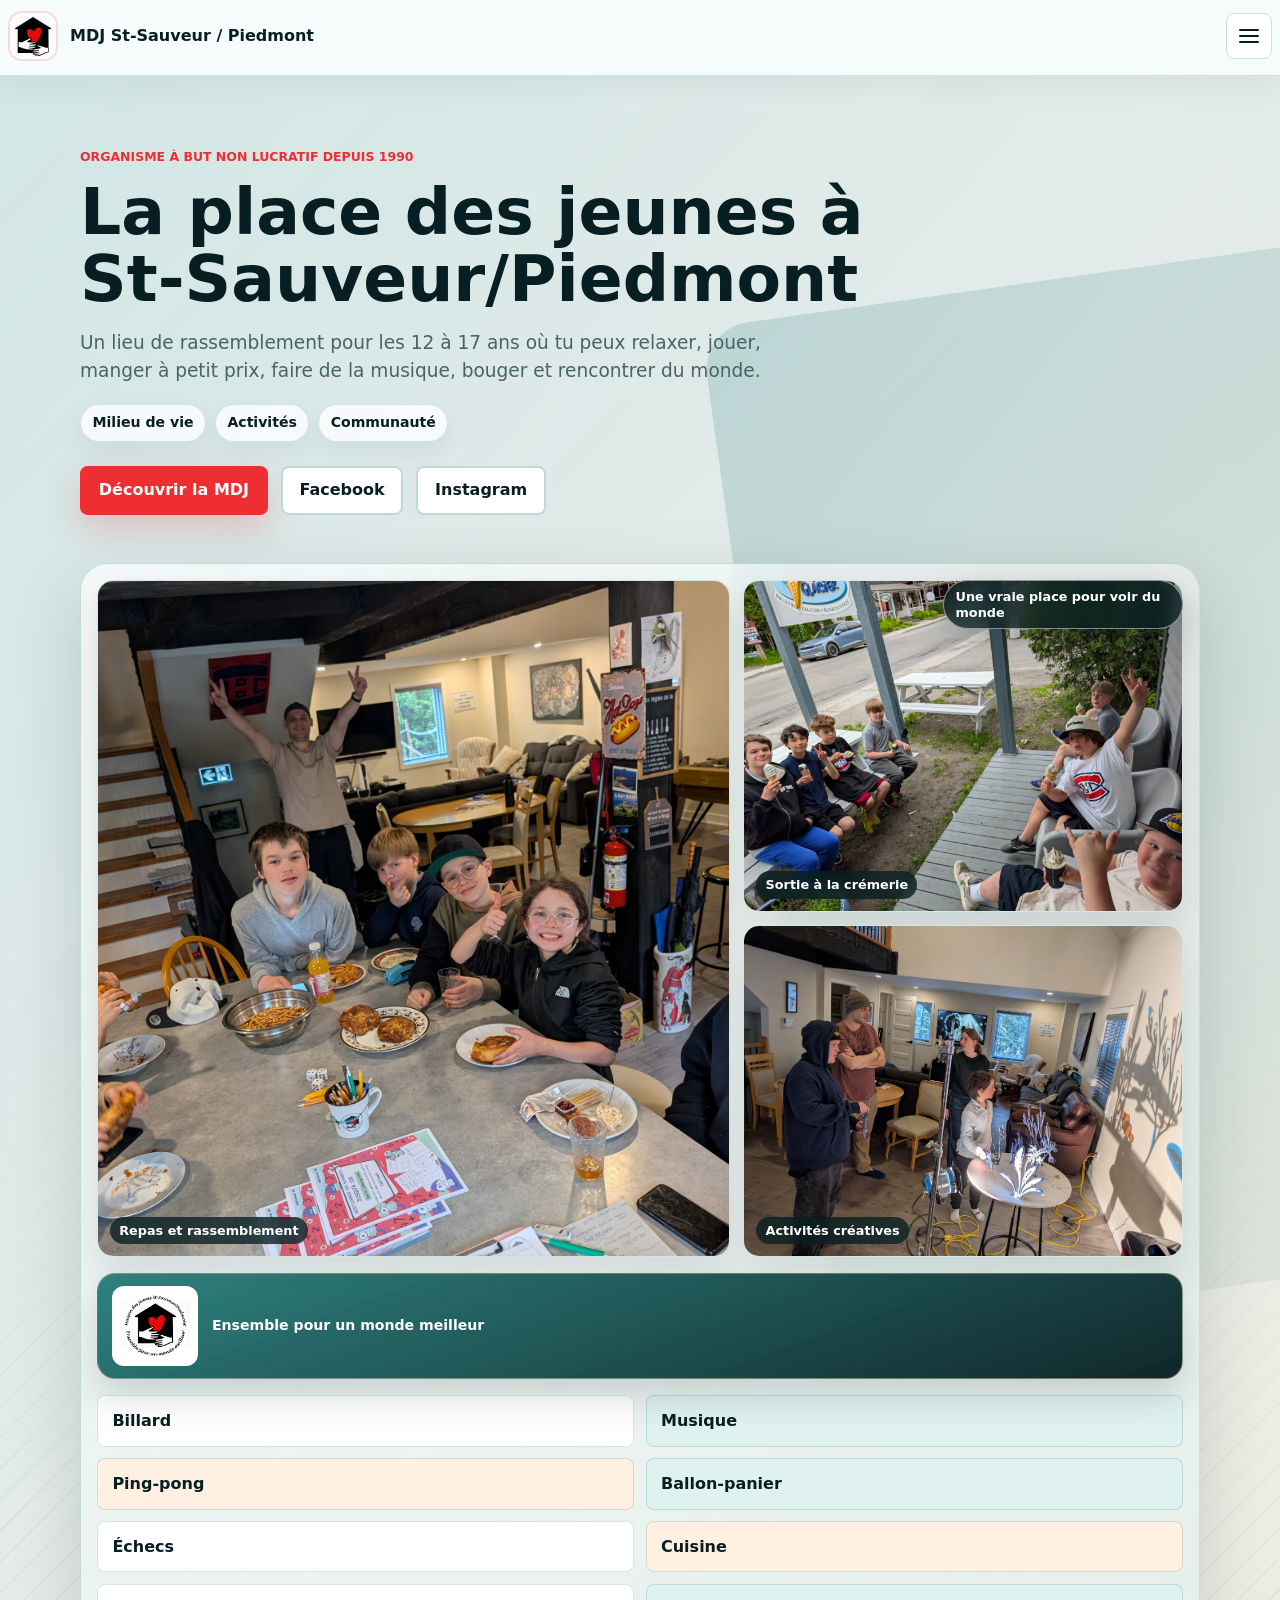
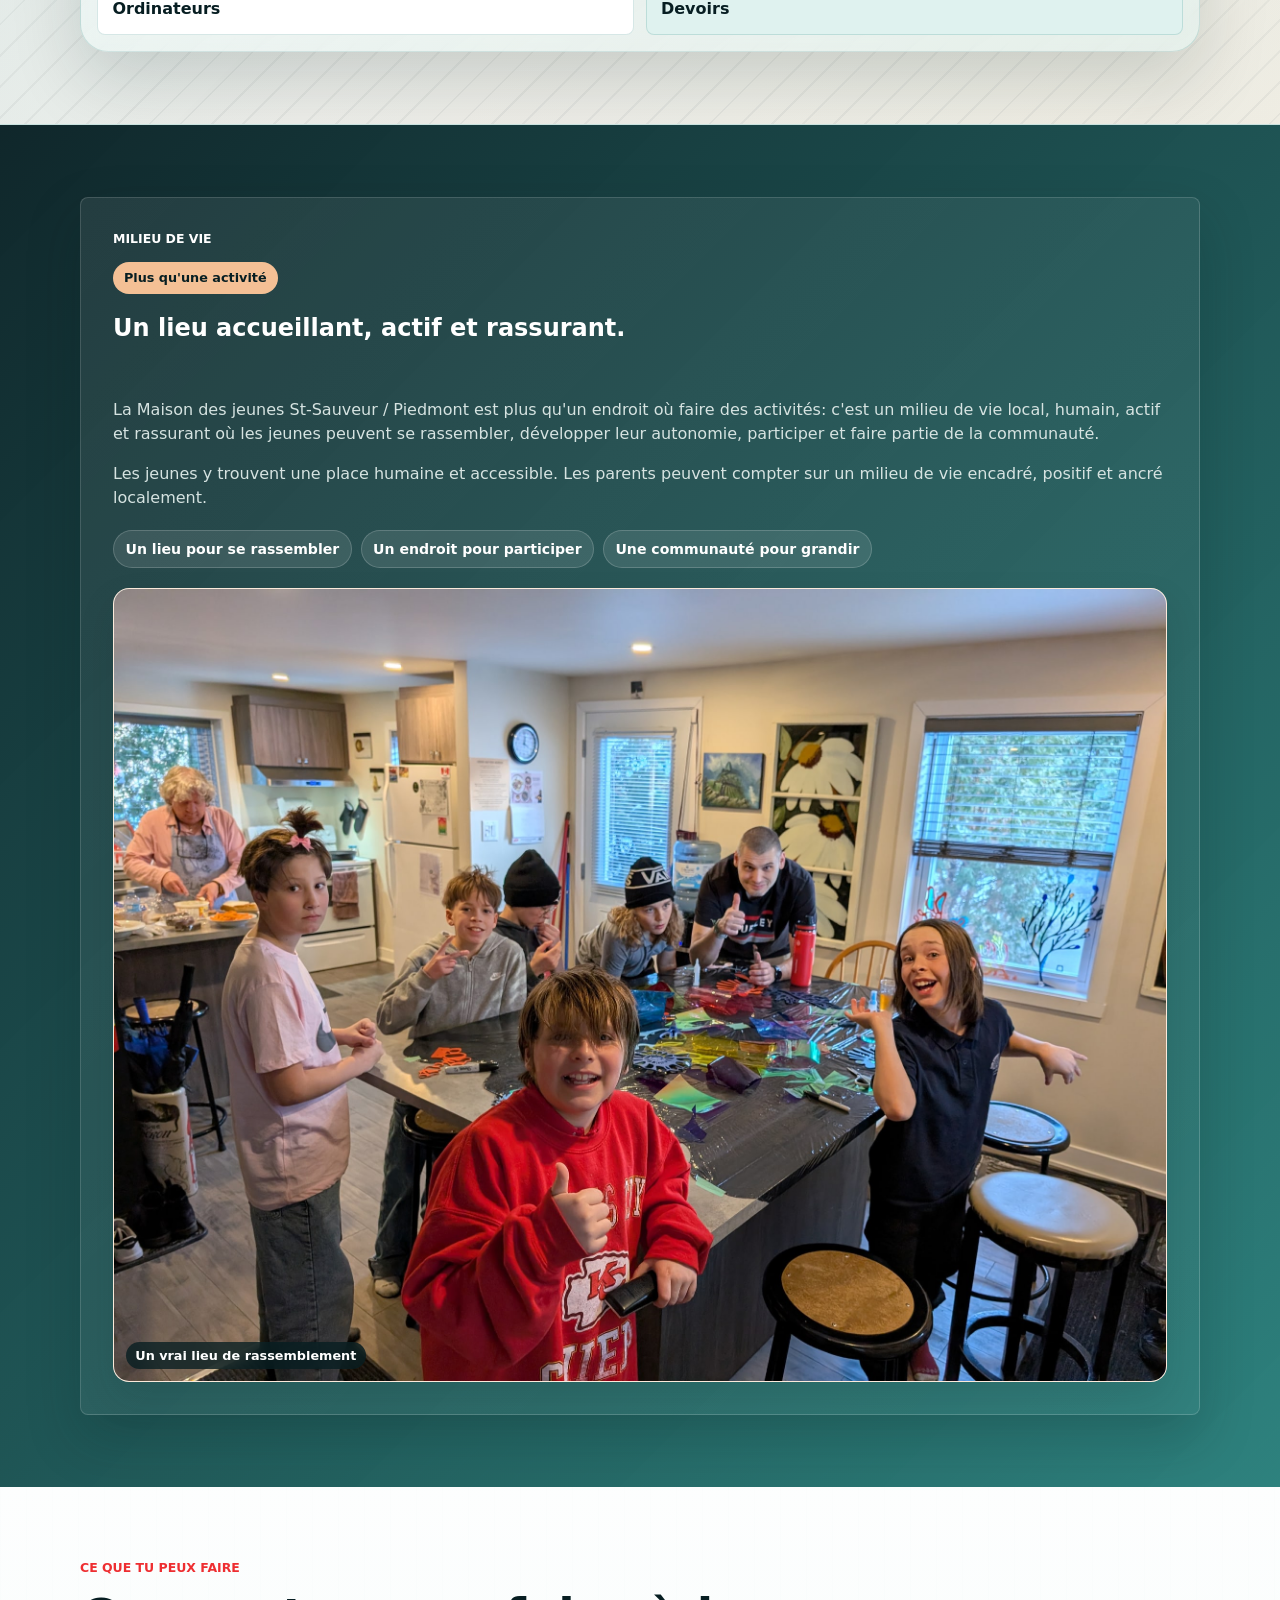
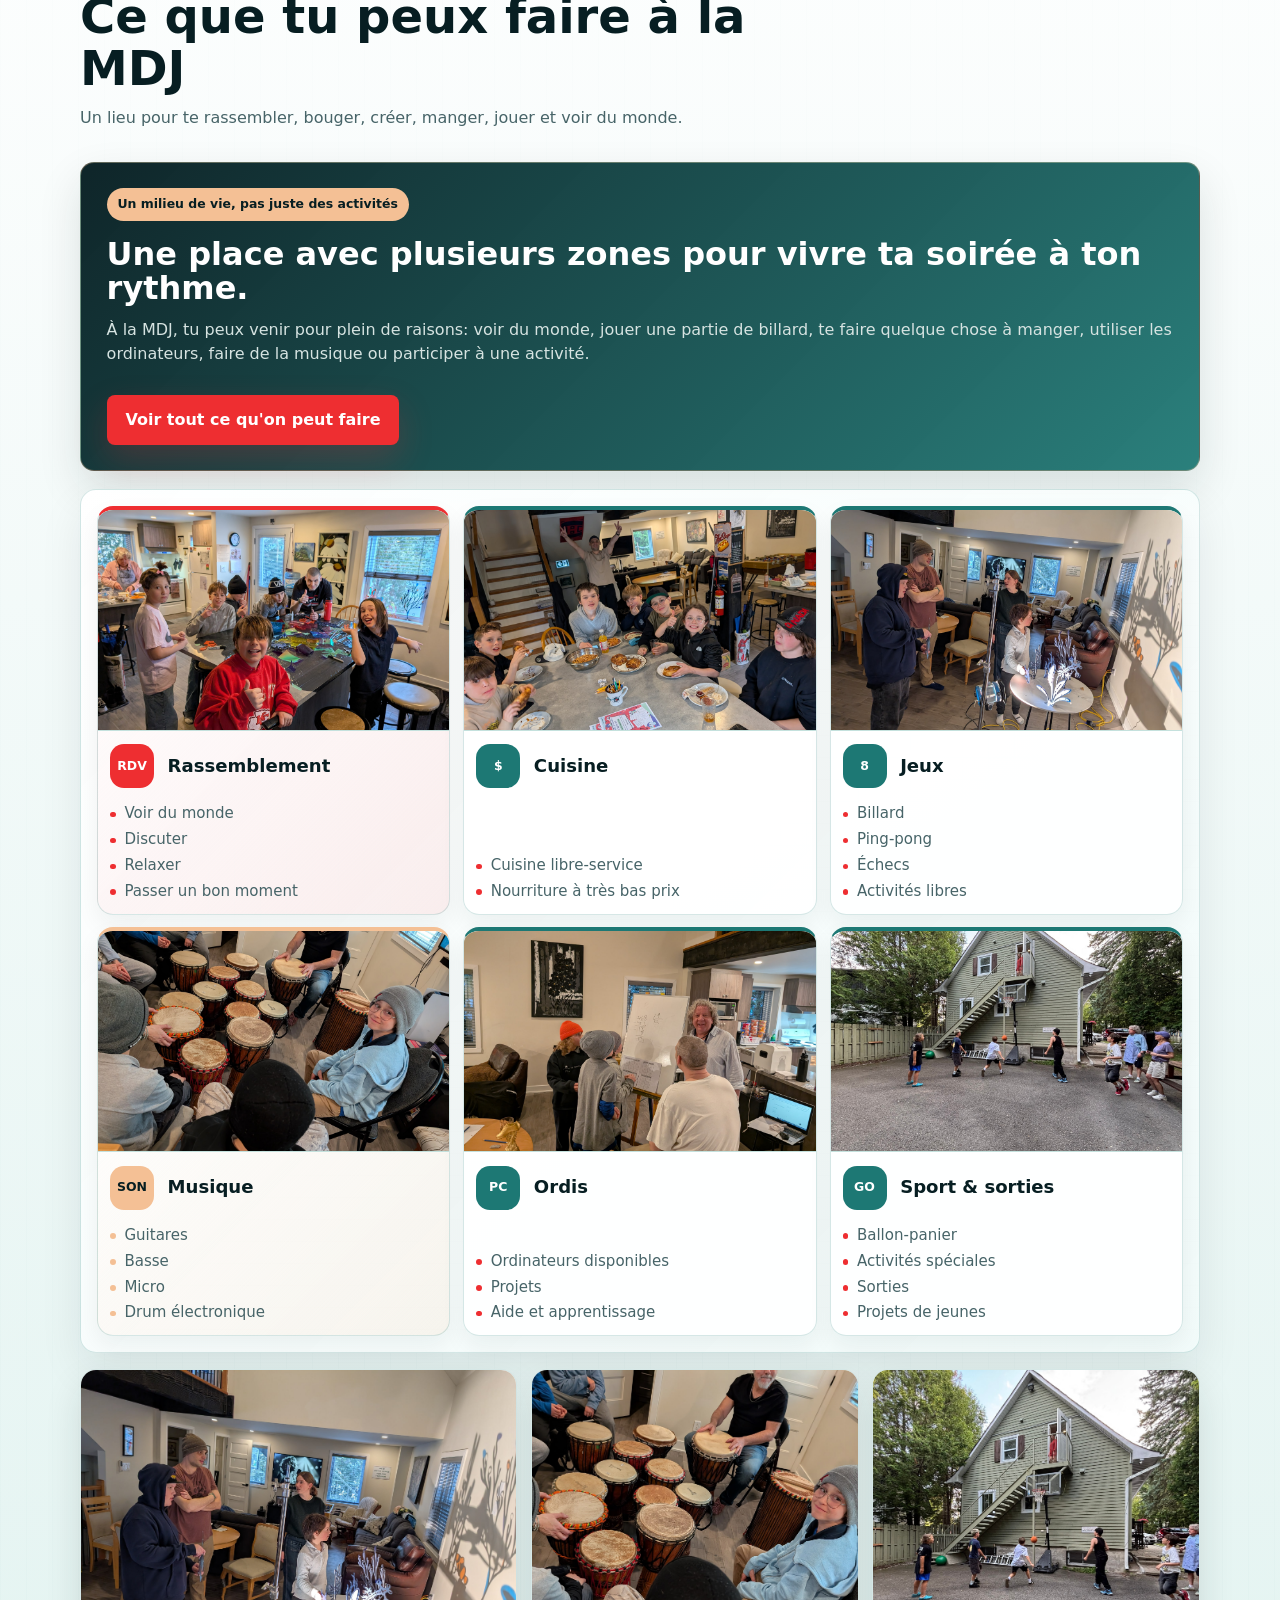
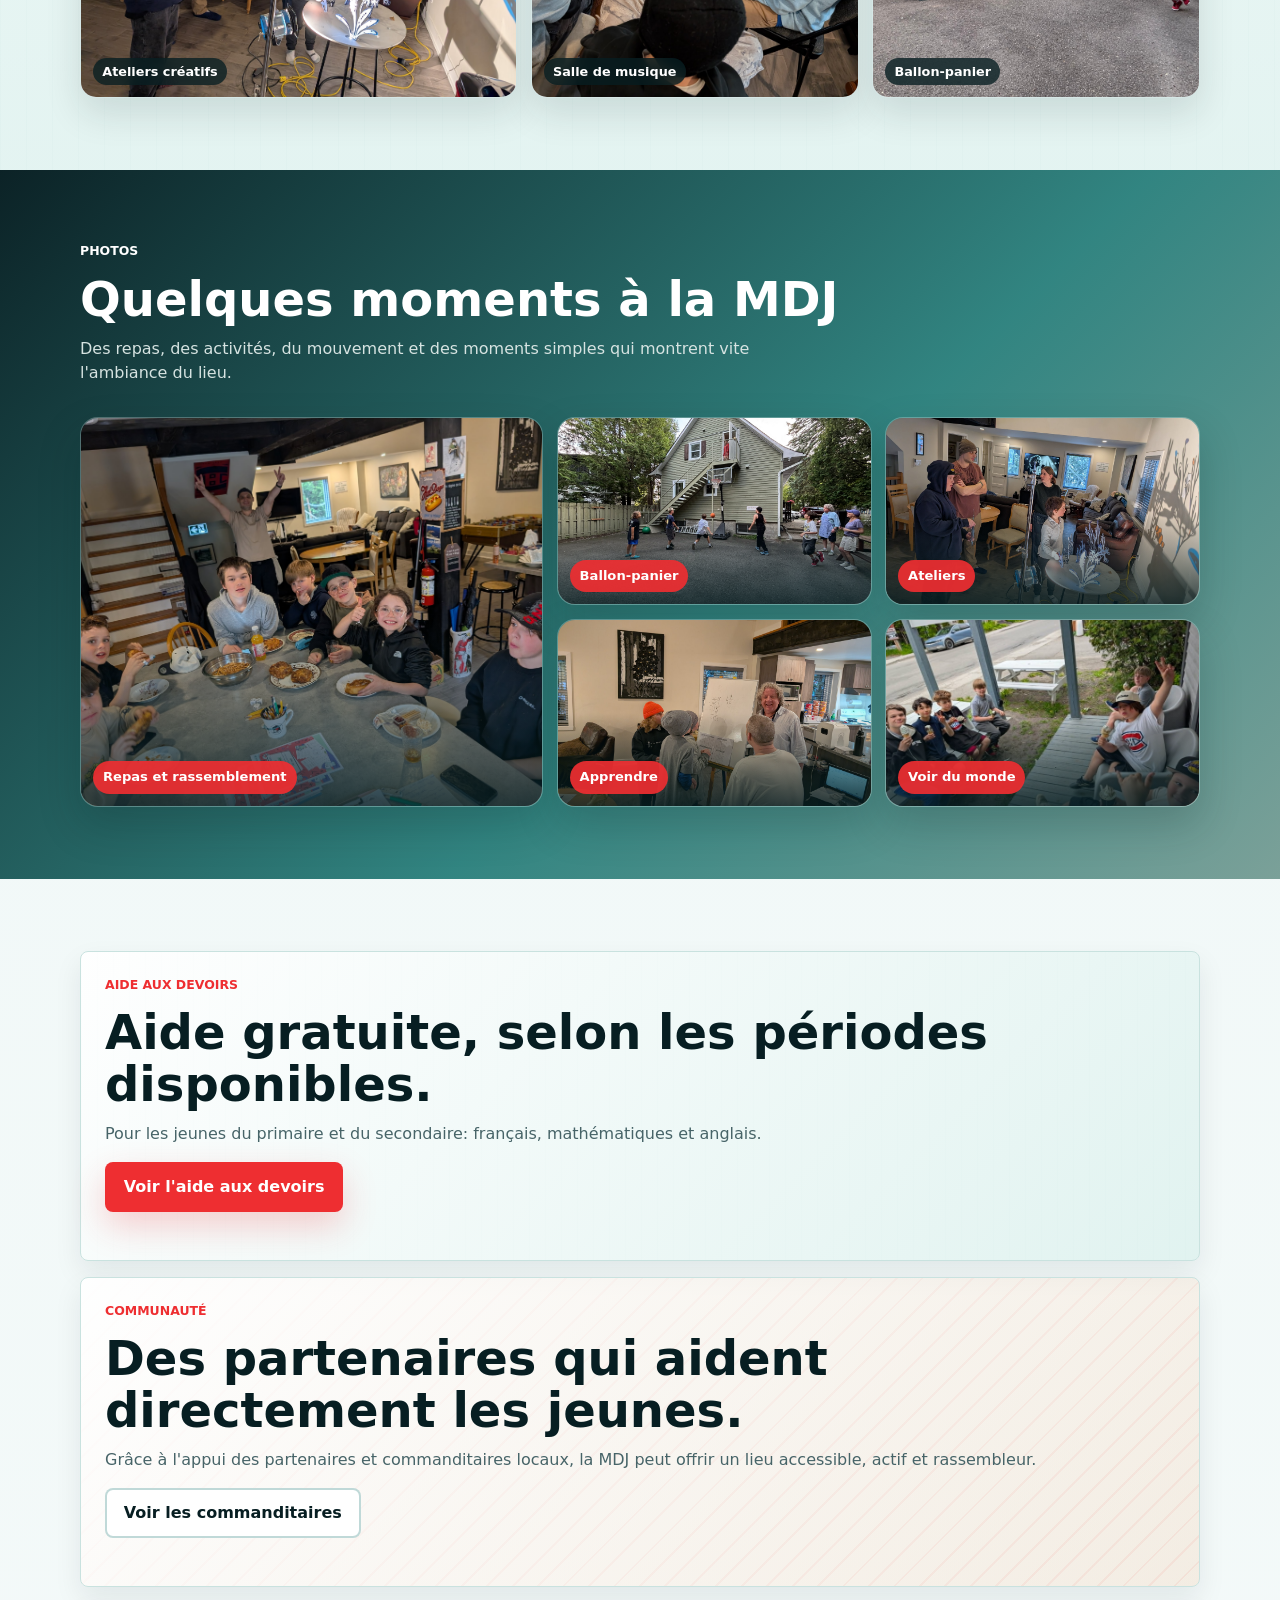
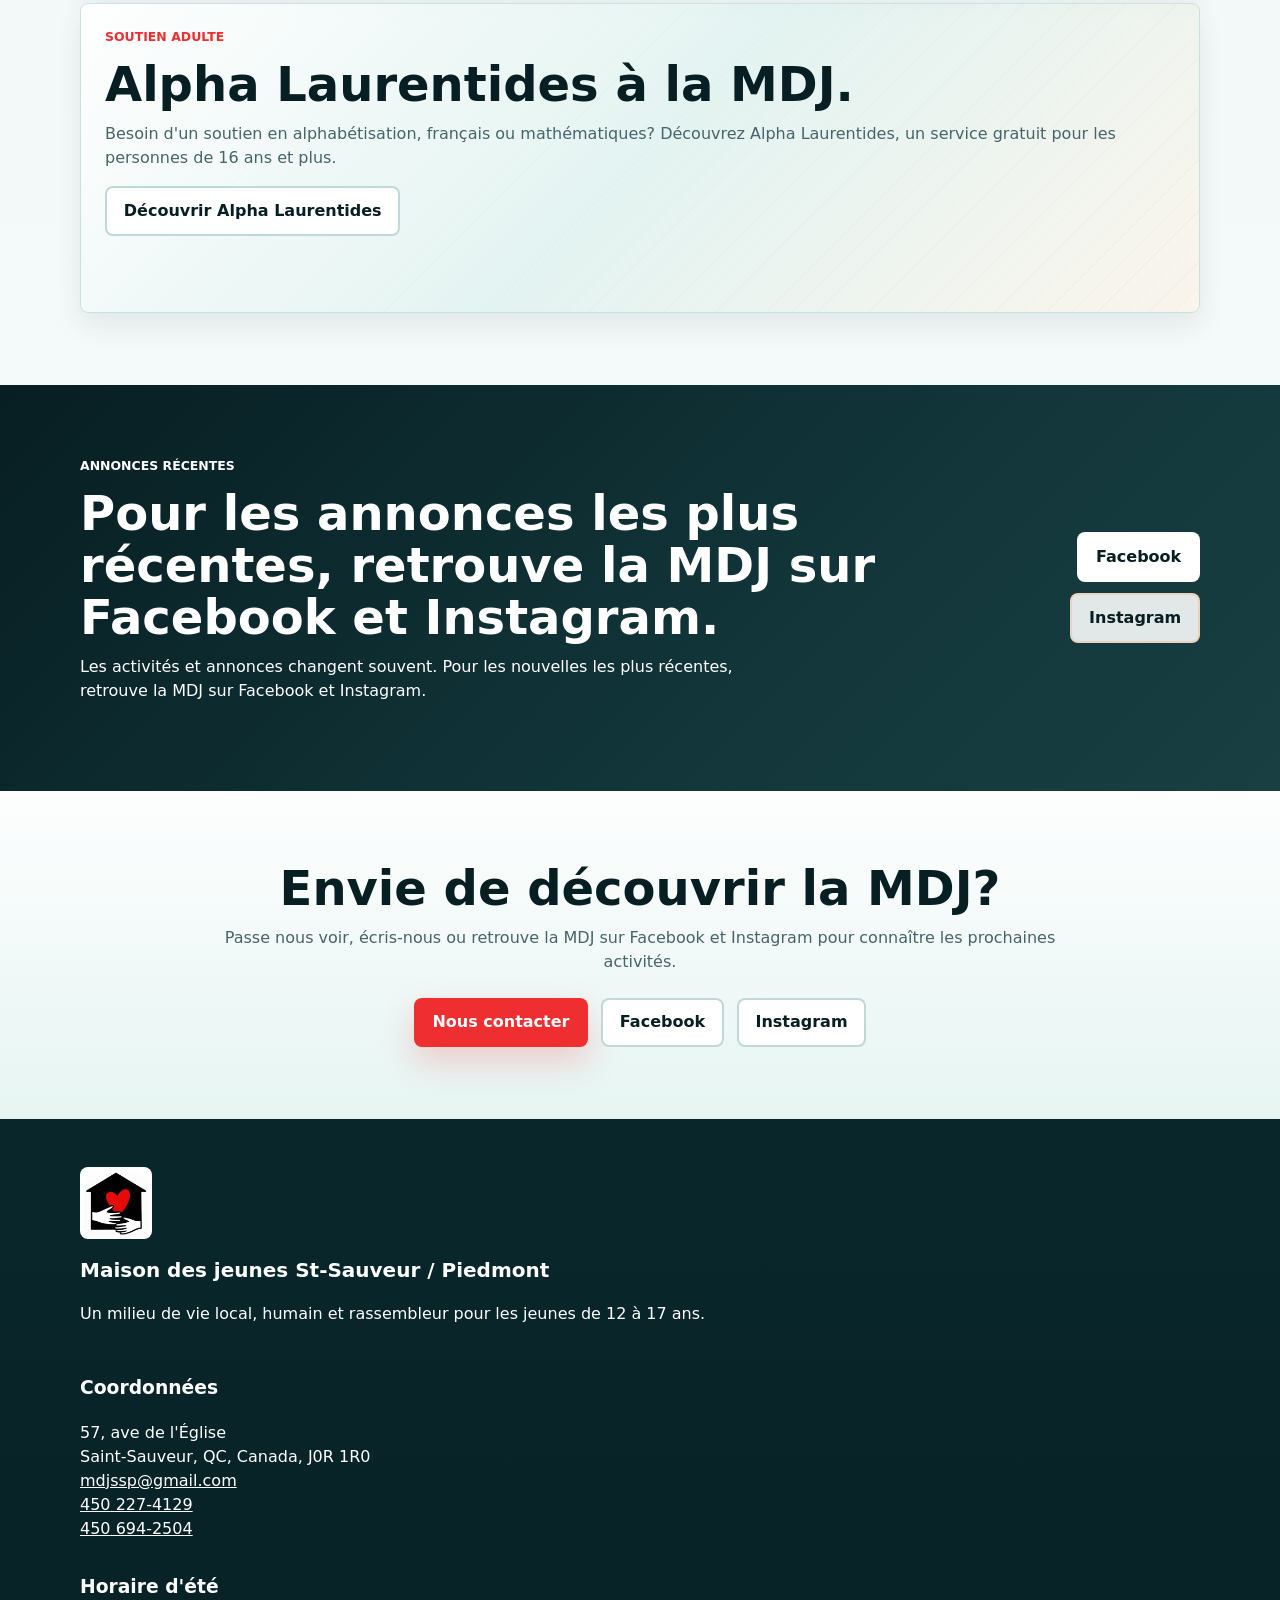
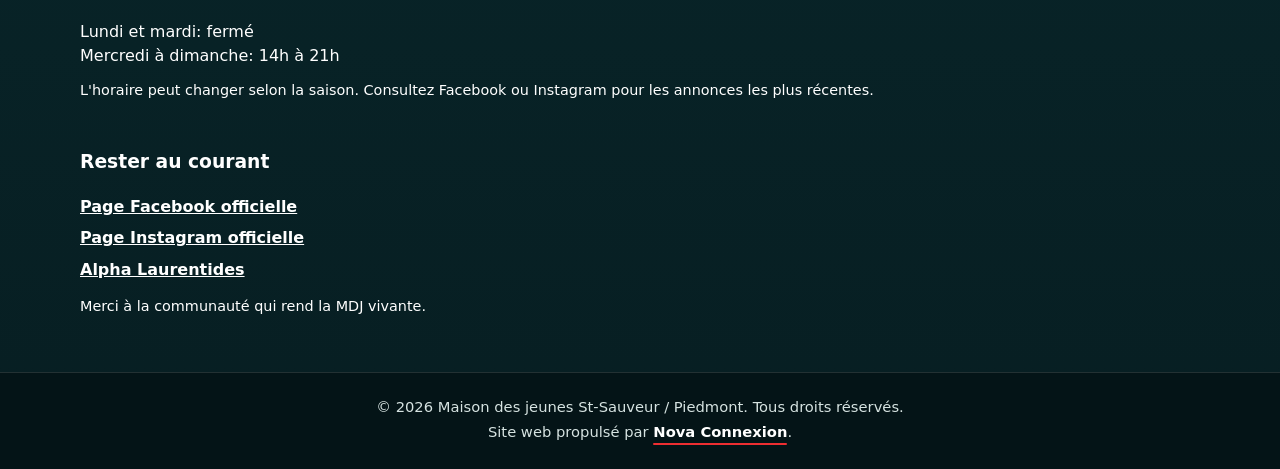
==== index.html @ ce2c9dc8 "Improve MDJ photo quality" ====
<!doctype html>
<html lang="fr-CA">
  <head>
    <meta charset="utf-8">
    <meta name="viewport" content="width=device-width, initial-scale=1">
    <title>MDJ St-Sauveur / Piedmont | Maison des jeunes</title>
    <meta name="description" content="La Maison des jeunes St-Sauveur / Piedmont est un lieu de rassemblement pour les jeunes de 12 à 17 ans: activités, musique, jeux, aide aux devoirs, nourriture à petit prix et plus encore.">
    <meta name="keywords" content="Maison des jeunes Saint-Sauveur, MDJ Saint-Sauveur, MDJ Piedmont, activités jeunes 12-17 ans, aide aux devoirs Saint-Sauveur, organisme jeunesse Laurentides">
    <link rel="icon" href="public/images/logo-mdj-simple.jpg">
    <link rel="stylesheet" href="styles.css">
  </head>
  <body>
    <a class="skip-link" href="#main">Aller au contenu</a>

    <header class="site-header">
      <nav class="nav-shell" aria-label="Navigation principale">
        <a class="brand" href="index.html" aria-label="MDJ St-Sauveur / Piedmont - accueil">
          <img src="public/images/logo-mdj-simple.jpg" alt="Logo de la MDJ St-Sauveur / Piedmont">
          <span>MDJ St-Sauveur / Piedmont</span>
        </a>

        <button class="nav-toggle" type="button" aria-controls="site-menu" aria-expanded="false">
          <span class="sr-only">Ouvrir le menu</span>
          <span aria-hidden="true"></span>
          <span aria-hidden="true"></span>
          <span aria-hidden="true"></span>
        </button>

        <div class="nav-links" id="site-menu">
          <a href="index.html" aria-current="page">Accueil</a>
          <a href="ta-mdj.html">Ta MDJ</a>
          <a href="aide-aux-devoirs.html">Aide aux devoirs</a>
          <a href="alpha-laurentides.html">Alpha Laurentides</a>
          <a href="commanditaires.html">Commanditaires</a>
          <a href="a-propos.html">À propos</a>
          <a href="contact.html">Contact</a>
        </div>

        <div class="nav-actions">
          <a class="nav-cta" href="https://www.facebook.com/MDJSSP/?locale=fr_FR" target="_blank" rel="noopener noreferrer">Facebook</a>
          <a class="nav-social-link" href="https://www.instagram.com/mdjsaintsauveurpiedmont?igsh=MXV3YW92Z3VvaHJkeQ==" target="_blank" rel="noopener noreferrer" aria-label="Instagram officiel de la MDJ St-Sauveur / Piedmont">Instagram</a>
        </div>
      </nav>
    </header>

    <main id="main">
      <section class="hero section">
        <div class="container hero-grid">
          <div class="hero-copy">
            <p class="eyebrow">Organisme à but non lucratif depuis 1990</p>
            <h1 class="hero-title">
              <span class="hero-title-line">La place des jeunes à</span>
              <span class="hero-title-line hero-title-location">St-Sauveur/Piedmont</span>
            </h1>
            <p class="hero-text">Un lieu de rassemblement pour les 12 à 17 ans où tu peux relaxer, jouer, manger à petit prix, faire de la musique, bouger et rencontrer du monde.</p>
            <div class="hero-highlights" aria-label="Ambiance de la MDJ">
              <span>Milieu de vie</span>
              <span>Activités</span>
              <span>Communauté</span>
            </div>
            <div class="hero-actions">
              <a class="btn btn-primary" href="ta-mdj.html">Découvrir la MDJ</a>
              <a class="btn btn-secondary" href="https://www.facebook.com/MDJSSP/?locale=fr_FR" target="_blank" rel="noopener noreferrer">Facebook</a>
              <a class="btn btn-secondary" href="https://www.instagram.com/mdjsaintsauveurpiedmont?igsh=MXV3YW92Z3VvaHJkeQ==" target="_blank" rel="noopener noreferrer">Instagram</a>
            </div>
          </div>

          <div class="hero-visual" aria-label="Aperçu des activités de la MDJ">
            <span class="hero-floating-badge">Une vraie place pour voir du monde</span>
            <div class="hero-logo-panel">
              <img src="public/images/logo-mdj-complet.jpg" alt="Logo complet de la Maison des jeunes St-Sauveur / Piedmont">
              <p>Ensemble pour un monde meilleur</p>
            </div>
            <div class="hero-photo-collage" aria-label="Photos de la vie à la MDJ">
              <figure class="photo-frame photo-frame-large">
                <img src="public/images/photos-mdj/accueil-repas-table.jpg" alt="Jeunes autour d'une table à la Maison des jeunes" fetchpriority="high">
                <figcaption>Repas et rassemblement</figcaption>
              </figure>
              <figure class="photo-frame">
                <img src="public/images/photos-mdj/accueil-galerie-jeunes.jpg" alt="Jeunes lors d'une sortie à la crémerie avec la MDJ" loading="lazy">
                <figcaption>Sortie à la crémerie</figcaption>
              </figure>
              <figure class="photo-frame">
                <img src="public/images/photos-mdj/accueil-activite-lumiere.jpg" alt="Activité créative à la Maison des jeunes" loading="lazy">
                <figcaption>Activités créatives</figcaption>
              </figure>
            </div>
            <div class="activity-board" aria-hidden="true">
              <span>Billard</span>
              <span>Musique</span>
              <span>Ping-pong</span>
              <span>Ballon-panier</span>
              <span>Échecs</span>
              <span>Cuisine</span>
              <span>Ordinateurs</span>
              <span>Devoirs</span>
            </div>
          </div>
        </div>
      </section>

      <section class="section warm-band living-section" aria-labelledby="milieu-title">
        <div class="container living-panel">
          <div>
            <p class="eyebrow">Milieu de vie</p>
            <span class="living-badge">Plus qu'une activité</span>
            <h2 id="milieu-title">Un lieu accueillant, actif et rassurant.</h2>
          </div>
          <div>
            <p>La Maison des jeunes St-Sauveur / Piedmont est plus qu'un endroit où faire des activités: c'est un milieu de vie local, humain, actif et rassurant où les jeunes peuvent se rassembler, développer leur autonomie, participer et faire partie de la communauté.</p>
            <p>Les jeunes y trouvent une place humaine et accessible. Les parents peuvent compter sur un milieu de vie encadré, positif et ancré localement.</p>
            <div class="living-statements" aria-label="Ce que représente la MDJ">
              <span>Un lieu pour se rassembler</span>
              <span>Un endroit pour participer</span>
              <span>Une communauté pour grandir</span>
            </div>
            <figure class="photo-frame living-photo">
              <img src="public/images/photos-mdj/a-propos-groupe-mdj.jpg" alt="Jeunes rassemblés autour d'une table à la MDJ" loading="lazy">
              <figcaption>Un vrai lieu de rassemblement</figcaption>
            </figure>
          </div>
        </div>
      </section>

      <section class="section activities-section" aria-labelledby="activities-title">
        <div class="container">
          <div class="section-heading">
            <p class="eyebrow">Ce que tu peux faire</p>
            <h2 id="activities-title">Ce que tu peux faire à la MDJ</h2>
            <p>Un lieu pour te rassembler, bouger, créer, manger, jouer et voir du monde.</p>
          </div>

          <div class="zone-layout">
            <article class="zone-intro">
              <span class="zone-badge">Un milieu de vie, pas juste des activités</span>
              <h3>Une place avec plusieurs zones pour vivre ta soirée à ton rythme.</h3>
              <p>À la MDJ, tu peux venir pour plein de raisons: voir du monde, jouer une partie de billard, te faire quelque chose à manger, utiliser les ordinateurs, faire de la musique ou participer à une activité.</p>
              <a class="btn btn-primary" href="ta-mdj.html">Voir tout ce qu'on peut faire</a>
            </article>

            <div class="zone-map" aria-label="Aperçu des zones de vie de la MDJ">
              <article class="zone-card zone-card-primary">
                <figure class="zone-photo">
                  <img src="public/images/photos-mdj/a-propos-groupe-mdj.jpg" alt="Jeunes rassemblés autour d'une table à la MDJ" loading="lazy">
                </figure>
                <div class="zone-card-head">
                  <span class="zone-icon" aria-hidden="true">RDV</span>
                  <h3>Rassemblement</h3>
                </div>
                <ul>
                  <li>Voir du monde</li>
                  <li>Discuter</li>
                  <li>Relaxer</li>
                  <li>Passer un bon moment</li>
                </ul>
              </article>

              <article class="zone-card">
                <figure class="zone-photo">
                  <img src="public/images/photos-mdj/accueil-repas-table.jpg" alt="Jeunes autour d'une table pour un repas à la MDJ" loading="lazy">
                </figure>
                <div class="zone-card-head">
                  <span class="zone-icon" aria-hidden="true">$</span>
                  <h3>Cuisine</h3>
                </div>
                <ul>
                  <li>Cuisine libre-service</li>
                  <li>Nourriture à très bas prix</li>
                </ul>
              </article>

              <article class="zone-card">
                <figure class="zone-photo">
                  <img src="public/images/photos-mdj/accueil-activite-lumiere.jpg" alt="Activité créative dans le local de la MDJ" loading="lazy">
                </figure>
                <div class="zone-card-head">
                  <span class="zone-icon" aria-hidden="true">8</span>
                  <h3>Jeux</h3>
                </div>
                <ul>
                  <li>Billard</li>
                  <li>Ping-pong</li>
                  <li>Échecs</li>
                  <li>Activités libres</li>
                </ul>
              </article>

              <article class="zone-card zone-card-music">
                <figure class="zone-photo">
                  <img src="public/images/photos-mdj/ta-mdj-salle-musique.jpg" alt="Atelier de percussion et musique à la MDJ" loading="lazy">
                </figure>
                <div class="zone-card-head">
                  <span class="zone-icon" aria-hidden="true">SON</span>
                  <h3>Musique</h3>
                </div>
                <ul>
                  <li>Guitares</li>
                  <li>Basse</li>
                  <li>Micro</li>
                  <li>Drum électronique</li>
                </ul>
              </article>

              <article class="zone-card">
                <figure class="zone-photo zone-photo-focus-lower">
                  <img src="public/images/photos-mdj/aide-devoirs-tableau.jpg" alt="Activité d'aide et d'apprentissage avec tableau blanc" loading="lazy">
                </figure>
                <div class="zone-card-head">
                  <span class="zone-icon" aria-hidden="true">PC</span>
                  <h3>Ordis</h3>
                </div>
                <ul>
                  <li>Ordinateurs disponibles</li>
                  <li>Projets</li>
                  <li>Aide et apprentissage</li>
                </ul>
              </article>

              <article class="zone-card">
                <figure class="zone-photo zone-photo-focus-lower">
                  <img src="public/images/photos-mdj/ballon-panier-action-3.jpg" alt="Jeunes jouant au ballon-panier dans la cour de la MDJ" loading="lazy">
                </figure>
                <div class="zone-card-head">
                  <span class="zone-icon" aria-hidden="true">GO</span>
                  <h3>Sport & sorties</h3>
                </div>
                <ul>
                  <li>Ballon-panier</li>
                  <li>Activités spéciales</li>
                  <li>Sorties</li>
                  <li>Projets de jeunes</li>
                </ul>
              </article>
            </div>
          </div>

          <div class="section-photo-strip" aria-label="Aperçu photo des zones de la MDJ">
            <figure class="photo-frame photo-frame-wide">
              <img src="public/images/photos-mdj/accueil-activite-lumiere.jpg" alt="Activité créative lumineuse dans le local de la MDJ" loading="lazy">
              <figcaption>Ateliers créatifs</figcaption>
            </figure>
            <figure class="photo-frame">
              <img src="public/images/photos-mdj/ta-mdj-salle-musique.jpg" alt="Atelier de percussion et musique à la MDJ" loading="lazy">
              <figcaption>Salle de musique</figcaption>
            </figure>
            <figure class="photo-frame">
              <img src="public/images/photos-mdj/ballon-panier-action-3.jpg" alt="Jeunes jouant au ballon-panier dans la cour de la MDJ" loading="lazy">
              <figcaption>Ballon-panier</figcaption>
            </figure>
          </div>
        </div>
      </section>

      <section class="section moments-section" aria-labelledby="moments-title">
        <div class="container">
          <div class="section-heading">
            <p class="eyebrow">Photos</p>
            <h2 id="moments-title">Quelques moments à la MDJ</h2>
            <p>Des repas, des activités, du mouvement et des moments simples qui montrent vite l'ambiance du lieu.</p>
          </div>
          <div class="moments-mosaic" aria-label="Quelques photos de la vie à la MDJ">
            <figure class="moment-card moment-card-large">
              <img src="public/images/photos-mdj/accueil-repas-table.jpg" alt="Jeunes rassemblés autour d'une table à la MDJ" loading="lazy">
              <figcaption>Repas et rassemblement</figcaption>
            </figure>
            <figure class="moment-card">
              <img src="public/images/photos-mdj/ballon-panier-action-3.jpg" alt="Activité de ballon-panier dans la cour de la MDJ" loading="lazy">
              <figcaption>Ballon-panier</figcaption>
            </figure>
            <figure class="moment-card">
              <img src="public/images/photos-mdj/accueil-activite-lumiere.jpg" alt="Activité créative lumineuse dans le local de la MDJ" loading="lazy">
              <figcaption>Ateliers</figcaption>
            </figure>
            <figure class="moment-card">
              <img src="public/images/photos-mdj/aide-devoirs-tableau.jpg" alt="Moment d'apprentissage avec tableau blanc à la MDJ" loading="lazy">
              <figcaption>Apprendre</figcaption>
            </figure>
            <figure class="moment-card">
              <img src="public/images/photos-mdj/accueil-galerie-jeunes.jpg" alt="Jeunes lors d'une sortie à la crémerie avec la MDJ" loading="lazy">
              <figcaption>Voir du monde</figcaption>
            </figure>
          </div>
        </div>
      </section>

      <section class="section" aria-label="Liens importants">
        <div class="container feature-grid home-feature-grid">
          <article class="feature-panel homework-panel">
            <p class="eyebrow">Aide aux devoirs</p>
            <h2>Aide gratuite, selon les périodes disponibles.</h2>
            <p>Pour les jeunes du primaire et du secondaire: français, mathématiques et anglais.</p>
            <a class="btn btn-primary" href="aide-aux-devoirs.html">Voir l'aide aux devoirs</a>
          </article>

          <article class="feature-panel sponsor-panel">
            <p class="eyebrow">Communauté</p>
            <h2>Des partenaires qui aident directement les jeunes.</h2>
            <p>Grâce à l'appui des partenaires et commanditaires locaux, la MDJ peut offrir un lieu accessible, actif et rassembleur.</p>
            <a class="btn btn-secondary" href="commanditaires.html">Voir les commanditaires</a>
          </article>

          <article class="feature-panel alpha-panel">
            <p class="eyebrow">Soutien adulte</p>
            <h2>Alpha Laurentides à la MDJ.</h2>
            <p>Besoin d'un soutien en alphabétisation, français ou mathématiques? Découvrez Alpha Laurentides, un service gratuit pour les personnes de 16 ans et plus.</p>
            <a class="btn btn-secondary" href="alpha-laurentides.html">Découvrir Alpha Laurentides</a>
          </article>
        </div>
      </section>

      <section class="section facebook-band" aria-labelledby="facebook-title">
        <div class="container facebook-shell">
          <div>
            <p class="eyebrow">Annonces récentes</p>
            <h2 id="facebook-title">Pour les annonces les plus récentes, retrouve la MDJ sur Facebook et Instagram.</h2>
            <p>Les activités et annonces changent souvent. Pour les nouvelles les plus récentes, retrouve la MDJ sur Facebook et Instagram.</p>
          </div>
          <div class="social-actions">
            <a class="btn btn-light" href="https://www.facebook.com/MDJSSP/?locale=fr_FR" target="_blank" rel="noopener noreferrer">Facebook</a>
            <a class="btn btn-light btn-social-alt" href="https://www.instagram.com/mdjsaintsauveurpiedmont?igsh=MXV3YW92Z3VvaHJkeQ==" target="_blank" rel="noopener noreferrer">Instagram</a>
          </div>
        </div>
      </section>

      <section class="section final-cta" aria-labelledby="final-title">
        <div class="container cta-shell">
          <h2 id="final-title">Envie de découvrir la MDJ?</h2>
          <p>Passe nous voir, écris-nous ou retrouve la MDJ sur Facebook et Instagram pour connaître les prochaines activités.</p>
          <div class="cta-actions">
            <a class="btn btn-primary" href="contact.html">Nous contacter</a>
            <a class="btn btn-secondary" href="https://www.facebook.com/MDJSSP/?locale=fr_FR" target="_blank" rel="noopener noreferrer">Facebook</a>
            <a class="btn btn-secondary" href="https://www.instagram.com/mdjsaintsauveurpiedmont?igsh=MXV3YW92Z3VvaHJkeQ==" target="_blank" rel="noopener noreferrer">Instagram</a>
          </div>
        </div>
      </section>
    </main>

    <footer class="site-footer">
      <div class="container footer-grid">
        <div>
          <img class="footer-logo" src="public/images/logo-mdj-simple.jpg" alt="Logo de la MDJ St-Sauveur / Piedmont">
          <h2>Maison des jeunes St-Sauveur / Piedmont</h2>
          <p>Un milieu de vie local, humain et rassembleur pour les jeunes de 12 à 17 ans.</p>
        </div>
        <div>
          <h3>Coordonnées</h3>
          <address>
            57, ave de l'Église<br>
            Saint-Sauveur, QC, Canada, J0R 1R0<br>
            <a href="mailto:mdjssp@gmail.com">mdjssp@gmail.com</a><br>
            <a href="tel:+14502274129">450 227-4129</a><br>
            <a href="tel:+14506942504">450 694-2504</a>
          </address>
        </div>
        <div>
          <h3>Horaire d'été</h3>
          <ul class="footer-hours">
            <li>Lundi et mardi: fermé</li>
            <li>Mercredi à dimanche: 14h à 21h</li>
          </ul>
          <p class="small">L'horaire peut changer selon la saison. Consultez Facebook ou Instagram pour les annonces les plus récentes.</p>
        </div>
        <div>
          <h3>Rester au courant</h3>
          <div class="footer-socials">
            <a class="footer-link" href="https://www.facebook.com/MDJSSP/?locale=fr_FR" target="_blank" rel="noopener noreferrer">Page Facebook officielle</a>
            <a class="footer-link" href="https://www.instagram.com/mdjsaintsauveurpiedmont?igsh=MXV3YW92Z3VvaHJkeQ==" target="_blank" rel="noopener noreferrer">Page Instagram officielle</a>
            <a class="footer-link" href="alpha-laurentides.html">Alpha Laurentides</a>
          </div>
          <p class="small">Merci à la communauté qui rend la MDJ vivante.</p>
        </div>
      </div>
      <div class="footer-signature">
        <p>© 2026 Maison des jeunes St-Sauveur / Piedmont. Tous droits réservés.</p>
        <p>Site web propulsé par <a href="https://novaconnexion.ca/" target="_blank" rel="noopener noreferrer">Nova Connexion</a>.</p>
      </div>
    </footer>

    <script src="script.js"></script>
  </body>
</html>
---- styles.css ----
:root {
  --paper: #f2fbfa;
  --surface: #ffffff;
  --surface-warm: #e6f4f1;
  --ink: #071e22;
  --muted: #476468;
  --line: #c9e2df;
  --red: #ee2e31;
  --red-dark: #b91f24;
  --peach: #f4c095;
  --green: #679289;
  --teal: #1d7874;
  --teal-dark: #071e22;
  --soft-teal: #dff2ef;
  --soft-peach: #fff0e2;
  --shadow: 0 18px 44px rgba(7, 30, 34, 0.12);
  --radius: 8px;
  --container: 1120px;
}

* {
  box-sizing: border-box;
}

html {
  color: var(--ink);
  background:
    linear-gradient(180deg, #f2fbfa 0%, #eef7f6 45%, #f7fbfb 100%);
  font-family: Inter, ui-sans-serif, system-ui, -apple-system, BlinkMacSystemFont, "Segoe UI", sans-serif;
  line-height: 1.5;
  overflow-x: clip;
  scroll-behavior: smooth;
  -webkit-text-size-adjust: 100%;
  text-size-adjust: 100%;
}

[id] {
  scroll-margin-top: 104px;
}

body {
  margin: 0;
  min-width: 0;
  overflow-x: clip;
}

img,
iframe,
svg {
  max-width: 100%;
  display: block;
}

button,
input,
textarea {
  font: inherit;
}

a {
  color: inherit;
}

p,
h1,
h2,
h3 {
  margin-top: 0;
}

h1,
h2,
h3,
p,
.brand span,
.btn {
  overflow-wrap: break-word;
}

p {
  color: var(--muted);
}

.skip-link,
.sr-only {
  position: absolute;
  width: 1px;
  height: 1px;
  padding: 0;
  margin: -1px;
  overflow: hidden;
  clip: rect(0, 0, 0, 0);
  white-space: nowrap;
  border: 0;
}

.skip-link:focus {
  width: auto;
  height: auto;
  clip: auto;
  margin: 0;
  padding: 0.75rem 1rem;
  color: var(--surface);
  background: var(--red-dark);
  z-index: 20;
}

.container {
  width: min(var(--container), calc(100% - 2rem));
  margin-inline: auto;
}

.narrow {
  max-width: 820px;
}

.section {
  padding: 4.5rem 0;
}

.site-header,
.nav-shell,
.container,
.section,
.hero-grid,
.hero-copy,
.hero-visual,
.page-hero .container,
.card-grid,
.feature-grid,
.two-column,
.contact-grid,
.footer-grid,
.nav-actions,
.cta-shell,
.facebook-shell {
  min-width: 0;
}

.site-header {
  position: sticky;
  top: 0;
  z-index: 10;
  background: rgba(246, 252, 251, 0.94);
  border-bottom: 1px solid var(--line);
  box-shadow: 0 10px 30px rgba(7, 30, 34, 0.05);
  backdrop-filter: blur(14px);
}

.nav-shell {
  width: min(1280px, calc(100% - 1rem));
  min-height: 76px;
  margin-inline: auto;
  display: flex;
  align-items: center;
  gap: 0.55rem;
}

.brand {
  display: inline-flex;
  align-items: center;
  flex: 0 0 auto;
  gap: 0.75rem;
  color: var(--ink);
  font-weight: 800;
  text-decoration: none;
  min-width: 0;
}

.brand img {
  width: 50px;
  height: 50px;
  max-width: 100%;
  padding: 0.16rem;
  object-fit: contain;
  border: 2px solid rgba(238, 46, 49, 0.18);
  border-radius: 14px;
  background: var(--surface);
}

.brand span {
  white-space: nowrap;
}

.nav-links {
  display: flex;
  align-items: center;
  justify-content: center;
  flex: 0 1 auto;
  gap: 0;
  margin-left: auto;
}

.nav-links a {
  flex: 0 0 auto;
  padding: 0.56rem 0.5rem;
  border-radius: var(--radius);
  color: var(--muted);
  font-size: 0.86rem;
  font-weight: 700;
  text-decoration: none;
  white-space: nowrap;
  transition: color 180ms ease, background-color 180ms ease, border-color 180ms ease;
}

.nav-links a:hover,
.nav-links a:focus-visible,
.nav-links a[aria-current="page"] {
  color: var(--red-dark);
  background: #e8f4f1;
  outline: none;
}

.nav-actions {
  display: flex;
  align-items: center;
  gap: 0.35rem;
  flex: 0 0 auto;
}

.nav-cta,
.btn {
  display: inline-flex;
  align-items: center;
  justify-content: center;
  max-width: 100%;
  min-height: 46px;
  padding: 0.85rem 1.05rem;
  border: 2px solid transparent;
  border-radius: var(--radius);
  font-weight: 800;
  line-height: 1.15;
  text-align: center;
  text-decoration: none;
  cursor: pointer;
  transition: transform 180ms ease, box-shadow 180ms ease, border-color 180ms ease, background-color 180ms ease, color 180ms ease;
}

.nav-cta {
  color: var(--surface);
  background: var(--red);
  box-shadow: 0 10px 28px rgba(238, 46, 49, 0.2);
}

.nav-actions .nav-cta,
.nav-social-link {
  min-width: 84px;
  min-height: 42px;
  padding: 0.6rem 0.62rem;
  font-size: 0.84rem;
}

.nav-social-link {
  display: inline-flex;
  align-items: center;
  justify-content: center;
  max-width: 100%;
  border: 1px solid rgba(29, 120, 116, 0.26);
  border-radius: var(--radius);
  color: var(--teal-dark);
  background: rgba(255, 255, 255, 0.78);
  font-weight: 900;
  line-height: 1.15;
  text-decoration: none;
  white-space: nowrap;
  transition: transform 180ms ease, box-shadow 180ms ease, border-color 180ms ease, background-color 180ms ease, color 180ms ease;
}

.btn-primary {
  color: var(--surface);
  background: var(--red);
  box-shadow: 0 14px 34px rgba(238, 46, 49, 0.22);
}

.btn-secondary {
  color: var(--teal-dark);
  background: var(--surface);
  border-color: rgba(29, 120, 116, 0.28);
}

.btn-light {
  color: var(--teal-dark);
  background: var(--surface);
}

.btn:hover,
.btn:focus-visible,
.nav-cta:hover,
.nav-cta:focus-visible,
.nav-social-link:hover,
.nav-social-link:focus-visible {
  transform: translateY(-1px);
  outline: 3px solid rgba(238, 46, 49, 0.22);
  outline-offset: 2px;
}

.nav-social-link:hover,
.nav-social-link:focus-visible {
  border-color: rgba(238, 46, 49, 0.34);
  color: var(--red-dark);
  background: var(--surface);
  box-shadow: 0 10px 24px rgba(7, 30, 34, 0.08);
}

.nav-toggle {
  display: none;
  width: 46px;
  height: 46px;
  margin-left: auto;
  border: 1px solid var(--line);
  border-radius: var(--radius);
  background: var(--surface);
  cursor: pointer;
  transition: background-color 180ms ease, border-color 180ms ease, transform 180ms ease, box-shadow 180ms ease;
}

.nav-toggle span:not(.sr-only) {
  display: block;
  width: 20px;
  height: 2px;
  margin: 4px auto;
  background: var(--ink);
  border-radius: 999px;
  transition: transform 180ms ease, opacity 180ms ease, background-color 180ms ease;
}

.hero {
  position: relative;
  overflow: hidden;
  background:
    linear-gradient(135deg, rgba(29, 120, 116, 0.16), rgba(103, 146, 137, 0.18) 46%, rgba(244, 192, 149, 0.2)),
    linear-gradient(120deg, #f5fcfb 0%, #ffffff 56%, #edf8f6 100%);
  border-bottom: 1px solid var(--line);
}

.hero::before,
.hero::after {
  content: "";
  position: absolute;
  pointer-events: none;
}

.hero::before {
  inset: 12% -16% auto auto;
  width: 56%;
  height: 62%;
  border-radius: 48px;
  background: linear-gradient(135deg, rgba(29, 120, 116, 0.18), rgba(103, 146, 137, 0.08));
  transform: rotate(-8deg);
}

.hero::after {
  inset: auto 0 0 0;
  height: 42%;
  background: repeating-linear-gradient(135deg, rgba(7, 30, 34, 0.045) 0 2px, transparent 2px 22px);
  mask-image: linear-gradient(180deg, transparent, black);
}

.hero-grid {
  position: relative;
  z-index: 1;
  display: grid;
  grid-template-columns: minmax(0, 1.05fr) minmax(300px, 0.75fr);
  gap: 3rem;
  align-items: center;
}

.hero-copy h1 {
  width: 100%;
  max-width: 760px;
  margin-bottom: 1rem;
  font-size: clamp(2.3rem, 5.25vw, 4.05rem);
  line-height: 1.03;
  letter-spacing: 0;
  overflow-wrap: anywhere;
}

.hero-title {
  max-width: 100%;
}

.hero-title-line {
  display: block;
  max-width: 100%;
  white-space: nowrap;
  overflow-wrap: normal;
  word-break: keep-all;
}

.hero-title-location {
  white-space: nowrap;
  overflow-wrap: normal;
  word-break: keep-all;
}

.page-hero h1 {
  width: 100%;
  max-width: 760px;
  margin-bottom: 1rem;
  font-size: clamp(2.35rem, 7vw, 4.8rem);
  line-height: 0.97;
  letter-spacing: 0;
  overflow-wrap: anywhere;
}

.hero-text,
.page-hero p {
  max-width: 720px;
  font-size: 1.16rem;
}

.hero-highlights,
.living-statements {
  display: flex;
  flex-wrap: wrap;
  gap: 0.55rem;
  margin-top: 1.2rem;
}

.hero-highlights span,
.living-statements span {
  display: inline-flex;
  align-items: center;
  min-height: 38px;
  padding: 0.45rem 0.72rem;
  border: 1px solid rgba(29, 120, 116, 0.18);
  border-radius: 999px;
  color: var(--teal-dark);
  background: rgba(255, 255, 255, 0.78);
  font-size: 0.88rem;
  font-weight: 900;
  box-shadow: 0 10px 24px rgba(7, 30, 34, 0.06);
}

.hero-actions,
.cta-actions {
  display: flex;
  flex-wrap: wrap;
  gap: 0.8rem;
  margin-top: 1.5rem;
}

.eyebrow {
  margin-bottom: 0.8rem;
  color: var(--red);
  font-size: 0.78rem;
  font-weight: 900;
  letter-spacing: 0;
  text-transform: uppercase;
}

.hero-visual {
  position: relative;
  display: grid;
  gap: 1rem;
  padding: 1rem;
  overflow: hidden;
  border: 1px solid rgba(29, 120, 116, 0.18);
  border-radius: 28px;
  background:
    linear-gradient(145deg, rgba(255, 255, 255, 0.7), rgba(223, 242, 239, 0.54)),
    radial-gradient(circle at 90% 14%, rgba(238, 46, 49, 0.12), transparent 26%);
  box-shadow: 0 28px 70px rgba(7, 30, 34, 0.16);
  backdrop-filter: blur(8px);
}

.hero-floating-badge {
  position: absolute;
  top: 1rem;
  right: 1rem;
  z-index: 3;
  max-width: min(240px, calc(100% - 2rem));
  padding: 0.5rem 0.72rem;
  border: 1px solid rgba(255, 255, 255, 0.48);
  border-radius: 999px;
  color: var(--surface);
  background: rgba(7, 30, 34, 0.78);
  box-shadow: 0 16px 36px rgba(7, 30, 34, 0.22);
  font-size: 0.8rem;
  font-weight: 900;
  line-height: 1.2;
  backdrop-filter: blur(8px);
}

.hero-logo-panel {
  position: relative;
  z-index: 2;
  order: 2;
  display: flex;
  gap: 0.85rem;
  align-items: center;
  width: 100%;
  padding: 0.75rem 0.9rem;
  border: 1px solid rgba(244, 192, 149, 0.44);
  border-radius: 18px;
  background: linear-gradient(160deg, rgba(29, 120, 116, 0.92), rgba(7, 30, 34, 0.96));
  box-shadow: 0 18px 38px rgba(7, 30, 34, 0.16);
}

.hero-logo-panel img {
  flex: 0 0 auto;
  display: block;
  width: min(86px, 100%);
  max-width: 100%;
  height: auto;
  margin: 0;
  padding: 0.45rem;
  object-fit: contain;
  border-radius: 12px;
  background: var(--surface);
}

.hero-logo-panel p {
  flex: 1 1 auto;
  min-width: 0;
  margin: 0;
  color: var(--surface);
  font-size: 0.88rem;
  font-weight: 900;
  line-height: 1.25;
  text-align: left;
}

.activity-board {
  order: 3;
  display: grid;
  grid-template-columns: repeat(2, minmax(0, 1fr));
  gap: 0.7rem;
}

.activity-board span,
.tag-list span,
.impact-grid span,
.mission-grid span {
  padding: 0.8rem 0.9rem;
  border: 1px solid rgba(29, 120, 116, 0.18);
  border-radius: var(--radius);
  color: var(--ink);
  background: var(--surface);
  font-weight: 800;
}

.activity-board span:nth-child(2n),
.impact-grid span:nth-child(3n),
.mission-grid span:nth-child(2n) {
  background: var(--soft-teal);
}

.activity-board span:nth-child(3n),
.impact-grid span:nth-child(2n),
.mission-grid span:nth-child(3n) {
  background: var(--soft-peach);
}

.section-heading {
  max-width: 760px;
  margin-bottom: 2rem;
}

.section-heading h2,
.two-column h2,
.feature-panel h2,
.facebook-shell h2,
.cta-shell h2,
.notice-panel h2,
.contact-info h2,
.hours-panel h2,
.contact-form h2,
.map-panel h2 {
  margin-bottom: 0.7rem;
  font-size: clamp(1.8rem, 4vw, 3rem);
  line-height: 1.08;
  letter-spacing: 0;
}

.card-grid {
  display: grid;
  grid-template-columns: repeat(3, minmax(0, 1fr));
  gap: 1rem;
}

.card-grid-large {
  grid-template-columns: repeat(3, minmax(0, 1fr));
}

.activities-section {
  position: relative;
  overflow: hidden;
  background:
    linear-gradient(180deg, rgba(255, 255, 255, 0.88), rgba(223, 242, 239, 0.74)),
    repeating-linear-gradient(90deg, rgba(29, 120, 116, 0.06) 0 1px, transparent 1px 26px);
}

.zone-layout {
  display: grid;
  grid-template-columns: minmax(280px, 0.72fr) minmax(0, 1.58fr);
  gap: 1.1rem;
  align-items: stretch;
}

.zone-intro {
  display: flex;
  min-width: 0;
  flex-direction: column;
  justify-content: center;
  padding: 1.6rem;
  border: 1px solid rgba(244, 192, 149, 0.34);
  border-radius: 14px;
  color: var(--surface);
  background:
    linear-gradient(135deg, rgba(7, 30, 34, 0.97), rgba(29, 120, 116, 0.94)),
    repeating-linear-gradient(135deg, rgba(255, 255, 255, 0.08) 0 2px, transparent 2px 22px);
  box-shadow: var(--shadow);
}

.zone-badge {
  display: inline-flex;
  width: fit-content;
  margin-bottom: 1rem;
  padding: 0.42rem 0.68rem;
  border-radius: 999px;
  color: var(--teal-dark);
  background: var(--peach);
  font-size: 0.78rem;
  font-weight: 900;
}

.zone-intro h3 {
  margin-bottom: 0.8rem;
  color: var(--surface);
  font-size: clamp(1.35rem, 2.5vw, 2.1rem);
  line-height: 1.08;
}

.zone-intro p {
  color: #d6e3e1;
}

.zone-intro .btn {
  width: fit-content;
  margin-top: 0.8rem;
}

.zone-map {
  position: relative;
  display: grid;
  min-width: 0;
  grid-template-columns: repeat(3, minmax(0, 1fr));
  gap: 0.8rem;
  padding: 1rem;
  border: 1px solid rgba(29, 120, 116, 0.18);
  border-radius: 16px;
  background:
    linear-gradient(135deg, rgba(255, 255, 255, 0.96), rgba(242, 251, 250, 0.92)),
    repeating-linear-gradient(0deg, rgba(7, 30, 34, 0.035) 0 1px, transparent 1px 22px);
  box-shadow: 0 18px 44px rgba(7, 30, 34, 0.08);
}

.zone-card {
  position: relative;
  display: flex;
  flex-direction: column;
  min-width: 0;
  min-height: 0;
  padding: 0.75rem;
  overflow: hidden;
  border: 1px solid rgba(29, 120, 116, 0.18);
  border-top: 4px solid var(--teal);
  border-radius: 16px;
  background: rgba(255, 255, 255, 0.88);
  box-shadow: 0 10px 24px rgba(7, 30, 34, 0.06);
  transition: transform 180ms ease, box-shadow 180ms ease, border-color 180ms ease, background-color 180ms ease;
}

.zone-card-primary {
  border-top-color: var(--red);
  background: linear-gradient(135deg, rgba(255, 255, 255, 0.94), rgba(238, 46, 49, 0.08));
}

.zone-card-music {
  border-top-color: var(--peach);
  background: linear-gradient(135deg, rgba(255, 255, 255, 0.94), rgba(244, 192, 149, 0.14));
}

.zone-card:hover {
  transform: translateY(-3px);
  border-color: rgba(29, 120, 116, 0.34);
  box-shadow: 0 18px 36px rgba(7, 30, 34, 0.11);
}

.zone-card:hover .zone-photo img,
.moment-card:hover img {
  transform: scale(1.04);
}

.zone-photo {
  margin: -0.75rem -0.75rem 0.85rem;
  overflow: hidden;
  border-bottom: 1px solid rgba(29, 120, 116, 0.14);
  background: var(--soft-teal);
}

.zone-photo img {
  width: 100%;
  aspect-ratio: 16 / 10;
  height: auto;
  object-fit: cover;
  object-position: center;
  transition: transform 220ms ease;
}

.zone-photo-focus-lower img {
  object-position: center 68%;
}

.zone-card-head {
  display: flex;
  align-items: center;
  justify-content: flex-start;
  gap: 0.85rem;
  margin-bottom: 0.95rem;
}

.zone-icon {
  display: inline-flex;
  align-items: center;
  justify-content: center;
  width: 44px;
  height: 44px;
  border-radius: 14px;
  color: var(--surface);
  background: var(--teal);
  font-size: 0.78rem;
  font-weight: 900;
  letter-spacing: 0;
}

.zone-card-primary .zone-icon {
  background: var(--red);
}

.zone-card-music .zone-icon {
  background: var(--peach);
  color: var(--teal-dark);
}

.zone-card-head h3 {
  margin: 0;
  font-size: 1.13rem;
  line-height: 1.12;
}

.zone-card ul {
  display: grid;
  gap: 0.35rem;
  padding: 0;
  margin: auto 0 0;
  list-style: none;
}

.zone-card li {
  position: relative;
  padding-left: 0.9rem;
  color: var(--muted);
  font-size: 0.94rem;
  line-height: 1.35;
}

.zone-card li::before {
  content: "";
  position: absolute;
  left: 0;
  top: 0.55em;
  width: 0.36rem;
  height: 0.36rem;
  border-radius: 999px;
  background: var(--red);
}

.zone-card-music li::before {
  background: var(--peach);
}

.value-card,
.sponsor-card,
.feature-panel,
.notice-panel,
.hours-panel,
.contact-info,
.contact-form,
.map-panel {
  border: 1px solid var(--line);
  border-radius: var(--radius);
  background: var(--surface);
  box-shadow: 0 12px 28px rgba(7, 30, 34, 0.08);
  transition: transform 180ms ease, box-shadow 180ms ease, border-color 180ms ease, background-color 180ms ease;
}

.value-card,
.sponsor-card {
  padding: 1.2rem;
}

.value-card:hover,
.sponsor-card:hover,
.feature-panel:hover,
.notice-panel:hover,
.hours-panel:hover,
.contact-info:hover,
.contact-form:hover,
.map-panel:hover,
.experience-item:hover {
  transform: translateY(-4px);
  border-color: rgba(29, 120, 116, 0.3);
  box-shadow: 0 20px 44px rgba(7, 30, 34, 0.13);
}

.value-card:hover,
.sponsor-card:hover,
.notice-panel:hover,
.hours-panel:hover,
.contact-info:hover,
.contact-form:hover,
.map-panel:hover,
.experience-item:hover {
  background: linear-gradient(135deg, var(--surface), rgba(223, 242, 239, 0.72));
}

.feature-panel:hover {
  border-color: rgba(238, 46, 49, 0.28);
}

.card-topline {
  position: relative;
  z-index: 1;
  display: flex;
  align-items: center;
  justify-content: flex-start;
  gap: 1rem;
  margin-bottom: 1rem;
}

.value-card h3,
.sponsor-card h3,
.experience-item h3 {
  margin-bottom: 0.45rem;
  font-size: 1.18rem;
}

.activity-symbol {
  display: inline-flex;
  align-items: center;
  justify-content: center;
  width: 46px;
  height: 46px;
  border: 2px solid var(--line);
  border: 2px solid color-mix(in srgb, var(--card-accent, var(--red)) 34%, white);
  border-radius: 14px;
  color: var(--surface);
  background: var(--card-accent, var(--red));
  font-size: 0.88rem;
  font-weight: 900;
  line-height: 1;
}

.card-icon {
  display: inline-flex;
  padding: 0.28rem 0.5rem;
  border-radius: 999px;
  color: var(--red-dark);
  color: color-mix(in srgb, var(--card-accent, var(--red)) 70%, var(--ink));
  background: rgba(238, 46, 49, 0.1);
  background: color-mix(in srgb, var(--card-accent, var(--red)) 14%, white);
  font-size: 0.77rem;
  font-weight: 900;
}

.mini-list {
  position: relative;
  z-index: 1;
  display: flex;
  flex-wrap: wrap;
  gap: 0.45rem;
  padding: 0;
  margin: auto 0 0;
  list-style: none;
}

.mini-list li {
  padding: 0.35rem 0.55rem;
  border: 1px solid var(--line);
  border: 1px solid color-mix(in srgb, var(--card-accent, var(--red)) 18%, var(--line));
  border-radius: 999px;
  color: var(--ink);
  background: rgba(255, 255, 255, 0.82);
  font-size: 0.82rem;
  font-weight: 800;
}

.warm-band {
  background: var(--surface-warm);
  border-block: 1px solid var(--line);
}

.section-actions {
  display: flex;
  justify-content: center;
  margin-top: 2rem;
}

.living-section {
  background:
    linear-gradient(135deg, rgba(7, 30, 34, 0.96), rgba(29, 120, 116, 0.92)),
    repeating-linear-gradient(135deg, rgba(255, 255, 255, 0.08) 0 2px, transparent 2px 24px);
  border-block: 0;
}

.living-panel {
  display: grid;
  grid-template-columns: 0.85fr 1.15fr;
  gap: 2rem;
  align-items: center;
  padding: 2rem;
  border: 1px solid rgba(255, 255, 255, 0.16);
  border-radius: var(--radius);
  background:
    linear-gradient(135deg, rgba(255, 255, 255, 0.08), rgba(255, 255, 255, 0.03));
  box-shadow: 0 22px 54px rgba(7, 30, 34, 0.22);
}

.living-panel .eyebrow,
.living-panel h2,
.living-panel p {
  color: var(--surface);
}

.living-panel p {
  color: #d6e3e1;
}

.living-badge {
  display: inline-flex;
  width: fit-content;
  margin-bottom: 1rem;
  padding: 0.42rem 0.68rem;
  border-radius: 999px;
  color: var(--teal-dark);
  background: var(--peach);
  font-size: 0.8rem;
  font-weight: 900;
}

.living-statements {
  margin: 1.25rem 0 0;
}

.living-statements span {
  border-color: rgba(255, 255, 255, 0.18);
  color: var(--surface);
  background: rgba(255, 255, 255, 0.1);
  box-shadow: none;
}

.moments-section {
  color: var(--surface);
  background:
    linear-gradient(135deg, rgba(7, 30, 34, 0.98), rgba(29, 120, 116, 0.9) 58%, rgba(103, 146, 137, 0.86)),
    repeating-linear-gradient(135deg, rgba(255, 255, 255, 0.08) 0 2px, transparent 2px 24px);
}

.moments-section .eyebrow,
.moments-section h2,
.moments-section p {
  color: var(--surface);
}

.moments-section .section-heading p:last-child {
  color: #d6e3e1;
}

.moments-mosaic {
  display: grid;
  min-width: 0;
  grid-template-columns: minmax(0, 1.25fr) repeat(2, minmax(0, 0.85fr));
  grid-auto-rows: 188px;
  gap: 0.85rem;
}

.moment-card {
  position: relative;
  min-width: 0;
  margin: 0;
  overflow: hidden;
  border: 1px solid rgba(255, 255, 255, 0.16);
  border-radius: 18px;
  background: rgba(255, 255, 255, 0.1);
  box-shadow: 0 18px 42px rgba(7, 30, 34, 0.22);
}

.moment-card-large {
  grid-row: span 2;
}

.moment-card img {
  width: 100%;
  height: 100%;
  object-fit: cover;
  transition: transform 240ms ease;
}

.moment-card::after {
  content: "";
  position: absolute;
  inset: auto 0 0 0;
  height: 50%;
  background: linear-gradient(180deg, transparent, rgba(7, 30, 34, 0.82));
  pointer-events: none;
}

.moment-card figcaption {
  position: absolute;
  left: 0.75rem;
  right: 0.75rem;
  bottom: 0.75rem;
  z-index: 1;
  width: fit-content;
  max-width: calc(100% - 1.5rem);
  padding: 0.4rem 0.62rem;
  border-radius: 999px;
  color: var(--surface);
  background: rgba(238, 46, 49, 0.92);
  font-size: 0.82rem;
  font-weight: 900;
}

.two-column {
  display: grid;
  grid-template-columns: 0.8fr 1.2fr;
  gap: 2rem;
}

.feature-grid {
  display: grid;
  grid-template-columns: repeat(2, minmax(0, 1fr));
  gap: 1rem;
}

.home-feature-grid {
  grid-template-columns: repeat(3, minmax(0, 1fr));
}

.feature-panel {
  padding: 1.5rem;
  min-height: 310px;
}

.homework-panel {
  background:
    linear-gradient(135deg, rgba(255, 255, 255, 0.94), rgba(223, 242, 239, 0.9)),
    repeating-linear-gradient(90deg, rgba(29, 120, 116, 0.1) 0 1px, transparent 1px 16px);
}

.sponsor-panel {
  background:
    linear-gradient(135deg, rgba(255, 255, 255, 0.96), rgba(244, 192, 149, 0.22)),
    repeating-linear-gradient(135deg, rgba(238, 46, 49, 0.08) 0 2px, transparent 2px 18px);
}

.alpha-panel {
  background:
    linear-gradient(135deg, rgba(255, 255, 255, 0.96), rgba(223, 242, 239, 0.78), rgba(255, 240, 226, 0.54)),
    repeating-linear-gradient(135deg, rgba(29, 120, 116, 0.08) 0 1px, transparent 1px 18px);
}

.facebook-band {
  color: var(--surface);
  background: linear-gradient(135deg, var(--teal-dark), #12363a 62%, #193f42);
}

.facebook-band p,
.facebook-band .eyebrow,
.facebook-band h2 {
  color: var(--surface);
}

.facebook-shell {
  display: flex;
  align-items: center;
  justify-content: space-between;
  gap: 2rem;
}

.facebook-shell p {
  max-width: 660px;
}

.social-actions {
  display: flex;
  flex-wrap: wrap;
  gap: 0.7rem;
  justify-content: flex-end;
}

.btn-social-alt {
  border-color: rgba(244, 192, 149, 0.5);
  background: rgba(255, 255, 255, 0.88);
}

.final-cta {
  text-align: center;
  background: linear-gradient(180deg, rgba(255, 255, 255, 0.84), rgba(223, 242, 239, 0.68));
}

.cta-shell {
  max-width: 860px;
}

.cta-actions {
  justify-content: center;
}

.page-hero {
  background:
    linear-gradient(135deg, rgba(29, 120, 116, 0.16), rgba(103, 146, 137, 0.14), rgba(244, 192, 149, 0.16)),
    repeating-linear-gradient(135deg, rgba(7, 30, 34, 0.045) 0 2px, transparent 2px 24px);
  border-bottom: 1px solid var(--line);
}

.page-hero-visual {
  position: relative;
  overflow: hidden;
}

.page-hero-visual::after {
  content: "";
  position: absolute;
  inset: auto -8% -30% auto;
  width: 44%;
  height: 68%;
  border-radius: 999px;
  background: radial-gradient(circle, rgba(238, 46, 49, 0.12), transparent 66%);
  pointer-events: none;
}

.page-hero-grid {
  position: relative;
  z-index: 1;
  display: grid;
  grid-template-columns: minmax(0, 0.95fr) minmax(300px, 0.72fr);
  gap: 2rem;
  align-items: center;
}

.page-hero-copy {
  min-width: 0;
}

.page-hero-photo {
  position: relative;
  min-width: 0;
  margin: 0;
  overflow: hidden;
  border: 1px solid rgba(29, 120, 116, 0.2);
  border-radius: 24px;
  background: var(--surface);
  box-shadow: 0 24px 58px rgba(7, 30, 34, 0.16);
}

.page-hero-photo::after {
  content: "";
  position: absolute;
  inset: auto 0 0 0;
  height: 48%;
  background: linear-gradient(180deg, transparent, rgba(7, 30, 34, 0.78));
  pointer-events: none;
}

.page-hero-photo img {
  width: 100%;
  height: clamp(260px, 30vw, 390px);
  object-fit: cover;
}

.page-hero-photo figcaption {
  position: absolute;
  left: 0.9rem;
  right: 0.9rem;
  bottom: 0.9rem;
  z-index: 1;
  width: fit-content;
  max-width: calc(100% - 1.8rem);
  padding: 0.48rem 0.7rem;
  border-radius: 999px;
  color: var(--surface);
  background: rgba(7, 30, 34, 0.82);
  font-size: 0.84rem;
  font-weight: 900;
}

.alpha-hero {
  background:
    linear-gradient(135deg, rgba(29, 120, 116, 0.2), rgba(255, 240, 226, 0.64), rgba(223, 242, 239, 0.9)),
    radial-gradient(circle at 82% 18%, rgba(238, 46, 49, 0.12), transparent 28%),
    repeating-linear-gradient(135deg, rgba(7, 30, 34, 0.04) 0 2px, transparent 2px 24px);
}

.homework-hero,
.about-hero,
.contact-hero,
.sponsors-hero {
  background:
    linear-gradient(135deg, rgba(29, 120, 116, 0.18), rgba(255, 255, 255, 0.86), rgba(244, 192, 149, 0.18)),
    repeating-linear-gradient(135deg, rgba(7, 30, 34, 0.035) 0 2px, transparent 2px 24px);
}

.alpha-note {
  display: grid;
  gap: 0.35rem;
  max-width: 760px;
  margin: 1.2rem 0;
  padding: 1rem;
  border: 1px solid rgba(238, 46, 49, 0.18);
  border-left: 4px solid var(--red);
  border-radius: var(--radius);
  color: var(--ink);
  background: rgba(255, 255, 255, 0.84);
  box-shadow: 0 12px 28px rgba(7, 30, 34, 0.07);
}

.alpha-note strong {
  color: var(--red-dark);
}

.experience-list {
  display: grid;
  gap: 1rem;
}

.experience-item {
  display: grid;
  grid-template-columns: minmax(190px, 0.38fr) minmax(0, 1fr);
  gap: 1.2rem;
  align-items: center;
  padding: 1.2rem;
  border: 1px solid var(--line);
  border-radius: 18px;
  background: linear-gradient(135deg, var(--surface), rgba(223, 242, 239, 0.38));
  box-shadow: 0 12px 28px rgba(7, 30, 34, 0.06);
}

.experience-item:nth-child(even) {
  background: linear-gradient(135deg, rgba(255, 255, 255, 0.96), rgba(255, 240, 226, 0.45));
}

.experience-photo {
  min-width: 0;
  margin: 0;
  overflow: hidden;
  border-radius: 14px;
  background: var(--soft-teal);
  box-shadow: 0 12px 28px rgba(7, 30, 34, 0.1);
}

.experience-photo img {
  width: 100%;
  aspect-ratio: 4 / 3;
  height: auto;
  object-fit: cover;
  transition: transform 220ms ease;
}

.experience-item:hover .experience-photo img {
  transform: scale(1.04);
}

.detail-chips {
  display: flex;
  flex-wrap: wrap;
  gap: 0.45rem;
  margin-top: 0.9rem;
}

.detail-chips span {
  padding: 0.42rem 0.62rem;
  border: 1px solid var(--line);
  border-radius: 999px;
  color: var(--ink);
  background: var(--surface);
  font-size: 0.84rem;
  font-weight: 800;
}

.detail-chips span:nth-child(3n + 1) {
  background: rgba(238, 46, 49, 0.1);
}

.detail-chips span:nth-child(3n + 2) {
  background: var(--soft-teal);
}

.detail-chips span:nth-child(3n) {
  background: var(--soft-peach);
}

.tag-list {
  display: flex;
  flex-wrap: wrap;
  gap: 0.6rem;
  margin-top: 1.2rem;
}

.notice-panel {
  padding: 1.5rem;
}

.partner-spotlight {
  padding: 2.2rem 0;
  color: var(--surface);
  background:
    linear-gradient(135deg, rgba(7, 30, 34, 0.98), rgba(29, 120, 116, 0.9)),
    radial-gradient(circle at 90% 20%, rgba(244, 192, 149, 0.18), transparent 28%);
}

.partner-spotlight .eyebrow,
.partner-spotlight h2,
.partner-spotlight p {
  color: var(--surface);
}

.partner-spotlight p {
  color: #d6e3e1;
}

.partner-spotlight-grid {
  display: grid;
  grid-template-columns: minmax(0, 0.95fr) minmax(0, 1.05fr);
  gap: 2rem;
  align-items: center;
}

.partner-spotlight-grid h2 {
  margin-bottom: 0;
  font-size: clamp(1.55rem, 3vw, 2.35rem);
  line-height: 1.08;
}

.impact-story {
  display: grid;
  grid-template-columns: minmax(0, 0.95fr) minmax(0, 1.05fr);
  gap: 1rem;
  align-items: stretch;
}

.impact-story .section-heading {
  grid-column: 1;
  margin-bottom: 0;
}

.impact-story .impact-grid {
  grid-column: 1;
  grid-template-columns: repeat(2, minmax(0, 1fr));
}

.impact-photo {
  grid-column: 2;
  grid-row: 1 / span 2;
  min-height: 100%;
}

.impact-photo img {
  height: 100%;
  min-height: 360px;
  object-fit: cover;
}

.impact-grid,
.mission-grid,
.value-grid,
.sponsor-grid {
  display: grid;
  grid-template-columns: repeat(3, minmax(0, 1fr));
  gap: 1rem;
}

.mission-grid {
  grid-template-columns: repeat(5, minmax(0, 1fr));
}

.sponsor-card span {
  display: inline-flex;
  margin-bottom: 1rem;
  padding: 0.25rem 0.55rem;
  border-radius: 999px;
  color: var(--teal-dark);
  background: var(--soft-teal);
  font-size: 0.76rem;
  font-weight: 900;
  text-transform: uppercase;
}

.muted-card {
  border-style: dashed;
  background: rgba(255, 255, 255, 0.74);
}

.alpha-card-grid,
.alpha-service-grid {
  display: grid;
  gap: 1rem;
}

.alpha-card-grid {
  grid-template-columns: repeat(3, minmax(0, 1fr));
}

.alpha-service-grid {
  grid-template-columns: repeat(4, minmax(0, 1fr));
}

.alpha-service-card {
  min-height: 0;
  display: grid;
  align-content: start;
  gap: 0.75rem;
}

.alpha-service-card .activity-symbol {
  --card-accent: var(--teal);
}

.alpha-service-card:nth-child(2) .activity-symbol {
  --card-accent: var(--red);
}

.alpha-service-card:nth-child(3) .activity-symbol {
  --card-accent: var(--peach);
  color: var(--teal-dark);
}

.alpha-service-card:nth-child(4) .activity-symbol {
  --card-accent: var(--green);
}

.alpha-two-column {
  align-items: center;
}

.alpha-highlight {
  background:
    linear-gradient(135deg, var(--surface), rgba(223, 242, 239, 0.82));
}

.alpha-check-list {
  display: grid;
  gap: 0.65rem;
  padding: 0;
  margin: 1rem 0 0;
  list-style: none;
}

.alpha-check-list li {
  position: relative;
  padding-left: 1.2rem;
  color: var(--muted);
}

.alpha-check-list li::before {
  content: "";
  position: absolute;
  left: 0;
  top: 0.55em;
  width: 0.42rem;
  height: 0.42rem;
  border-radius: 999px;
  background: var(--red);
}

.alpha-mdj-band {
  color: var(--surface);
  background:
    linear-gradient(135deg, rgba(7, 30, 34, 0.98), rgba(29, 120, 116, 0.9)),
    repeating-linear-gradient(135deg, rgba(255, 255, 255, 0.08) 0 2px, transparent 2px 24px);
}

.alpha-mdj-band .eyebrow,
.alpha-mdj-band h2,
.alpha-mdj-band p {
  color: var(--surface);
}

.alpha-contact-panel {
  display: flex;
  flex-direction: column;
  justify-content: center;
}

.contact-grid {
  display: grid;
  grid-template-columns: minmax(0, 0.95fr) minmax(0, 1.05fr);
  gap: 1rem;
}

.contact-info,
.hours-panel,
.contact-form,
.map-panel {
  padding: 1.5rem;
}

address {
  color: var(--muted);
  font-style: normal;
}

address strong,
.contact-info strong {
  display: block;
  color: var(--ink);
  margin-bottom: 0.25rem;
}

.hours-list {
  list-style: none;
  padding: 0;
  margin: 1rem 0;
  border: 1px solid var(--line);
  border-radius: var(--radius);
  overflow: hidden;
}

.hours-list li {
  display: flex;
  justify-content: space-between;
  gap: 1rem;
  padding: 0.78rem 0.9rem;
  background: var(--surface);
}

.hours-list li + li {
  border-top: 1px solid var(--line);
}

.contact-form label {
  display: block;
  margin-top: 0.9rem;
  margin-bottom: 0.35rem;
  color: var(--ink);
  font-weight: 800;
}

.contact-form input,
.contact-form textarea {
  width: 100%;
  padding: 0.85rem;
  border: 1px solid #bddbd7;
  border-radius: var(--radius);
  font: inherit;
  color: var(--ink);
  background: var(--surface);
}

.contact-form input:focus,
.contact-form textarea:focus {
  border-color: var(--red);
  outline: 3px solid rgba(238, 46, 49, 0.18);
}

.contact-form button {
  width: 100%;
  margin-top: 1rem;
}

.form-status {
  margin: 1rem 0 0;
  padding: 0.85rem;
  border-radius: var(--radius);
  color: var(--green);
  background: var(--soft-teal);
  font-weight: 700;
}

.map-panel iframe {
  width: 100%;
  min-height: 420px;
  border: 1px solid var(--line);
  border-radius: var(--radius);
}

.photo-frame,
.photo-feature,
.gallery-card {
  position: relative;
  min-width: 0;
  overflow: hidden;
  border: 1px solid rgba(29, 120, 116, 0.18);
  border-radius: 16px;
  background: var(--surface);
  box-shadow: 0 16px 36px rgba(7, 30, 34, 0.12);
}

.photo-frame,
.photo-feature,
.gallery-card {
  margin: 0;
}

.photo-frame img,
.photo-feature img,
.gallery-card img {
  width: 100%;
  object-fit: cover;
}

.photo-frame img {
  height: 100%;
  min-height: 180px;
}

.photo-frame figcaption {
  position: absolute;
  left: 0.75rem;
  right: 0.75rem;
  bottom: 0.75rem;
  width: fit-content;
  max-width: calc(100% - 1.5rem);
  padding: 0.38rem 0.58rem;
  border-radius: 999px;
  color: var(--surface);
  background: rgba(7, 30, 34, 0.78);
  font-size: 0.8rem;
  font-weight: 900;
  line-height: 1.2;
  backdrop-filter: blur(8px);
}

.hero-photo-collage,
.section-photo-strip,
.life-gallery,
.about-community-panel {
  display: grid;
  min-width: 0;
  gap: 0.85rem;
}

.hero-photo-collage {
  order: 1;
  grid-template-columns: minmax(0, 1.18fr) minmax(0, 0.82fr);
  grid-auto-rows: minmax(132px, 1fr);
}

.photo-frame-large {
  grid-row: span 2;
}

.hero-photo-collage .photo-frame {
  min-height: 132px;
}

.hero-photo-collage .photo-frame-large {
  min-height: 272px;
}

.living-photo {
  margin-top: 1.25rem;
  min-height: 240px;
  border-color: rgba(244, 192, 149, 0.34);
}

.section-photo-strip {
  grid-template-columns: minmax(0, 1.2fr) repeat(2, minmax(0, 0.9fr));
  margin-top: 1rem;
}

.section-photo-strip .photo-frame {
  min-height: 220px;
}

.photo-frame-wide {
  grid-column: span 1;
}

.photo-gallery-section {
  background:
    linear-gradient(180deg, rgba(255, 255, 255, 0.88), rgba(223, 242, 239, 0.62)),
    repeating-linear-gradient(135deg, rgba(29, 120, 116, 0.055) 0 1px, transparent 1px 24px);
}

.life-gallery {
  grid-template-columns: repeat(3, minmax(0, 1fr));
}

.gallery-card {
  transition: transform 180ms ease, box-shadow 180ms ease, border-color 180ms ease;
}

.gallery-card:hover {
  transform: translateY(-3px);
  border-color: rgba(29, 120, 116, 0.34);
  box-shadow: 0 22px 46px rgba(7, 30, 34, 0.14);
}

.gallery-card-featured {
  grid-column: span 2;
}

.gallery-card img {
  height: 250px;
}

.gallery-card-featured img {
  height: clamp(280px, 29vw, 330px);
}

.gallery-card figcaption,
.photo-feature figcaption {
  padding: 0.85rem 0.95rem;
  color: var(--ink);
  background: var(--surface);
  font-size: 0.9rem;
  font-weight: 900;
  line-height: 1.3;
}

.photo-feature {
  grid-column: 1 / -1;
  margin-top: 1rem;
}

.photo-feature img {
  height: clamp(250px, 32vw, 380px);
}

.homework-photo {
  margin-top: 0;
}

.community-photo-section {
  background: linear-gradient(180deg, rgba(255, 255, 255, 0.72), rgba(242, 251, 250, 0.96));
}

.about-community-panel {
  grid-template-columns: minmax(0, 0.95fr) minmax(0, 1.05fr);
  align-items: center;
  padding: 1rem;
  border: 1px solid var(--line);
  border-radius: 20px;
  background: var(--surface);
  box-shadow: var(--shadow);
}

.about-community-panel > div {
  padding: 1rem;
}

.about-community-panel h2 {
  margin-bottom: 0.7rem;
  font-size: clamp(1.8rem, 4vw, 3rem);
  line-height: 1.08;
}

.about-photo {
  min-height: 360px;
}

.about-statements span {
  border-color: rgba(29, 120, 116, 0.18);
  color: var(--teal-dark);
  background: var(--soft-teal);
  box-shadow: 0 10px 24px rgba(7, 30, 34, 0.06);
}

.contact-location-photo {
  margin-top: 0;
}

.site-footer {
  padding: 3rem 0 0;
  color: var(--surface);
  background: linear-gradient(180deg, #09272b 0%, var(--teal-dark) 100%);
}

.footer-grid {
  display: grid;
  grid-template-columns: 1.25fr 1fr 1fr 1fr;
  gap: 2rem;
}

.footer-logo {
  width: 72px;
  height: 72px;
  max-width: 100%;
  padding: 0.2rem;
  object-fit: contain;
  margin-bottom: 1rem;
  background: var(--surface);
  border-radius: var(--radius);
}

.site-footer h2,
.site-footer h3,
.site-footer p,
.site-footer a,
.site-footer address {
  color: var(--surface);
}

.site-footer h2 {
  font-size: 1.25rem;
}

.site-footer h3 {
  margin-top: 0;
}

.small {
  font-size: 0.9rem;
}

.footer-hours {
  padding: 0;
  margin: 0 0 0.8rem;
  list-style: none;
}

.footer-link {
  font-weight: 800;
}

.footer-socials {
  display: grid;
  gap: 0.45rem;
  justify-items: start;
}

.footer-socials + .small {
  margin-top: 0.9rem;
}

.footer-signature {
  margin-top: 2.5rem;
  padding: 1.25rem 1rem 1.4rem;
  border-top: 1px solid rgba(255, 255, 255, 0.12);
  color: #d6e3e1;
  background: #041417;
  text-align: center;
}

.footer-signature p {
  margin: 0.2rem 0;
  color: #d6e3e1;
  font-size: 0.92rem;
}

.footer-signature a {
  display: inline-block;
  position: relative;
  padding-bottom: 0.12em;
  color: #ffffff;
  font-weight: 800;
  line-height: 1.25;
  text-decoration: none;
  transition: color 180ms ease;
}

.footer-signature a::after {
  content: "";
  position: absolute;
  left: 0;
  right: 0;
  bottom: -0.12em;
  height: 2px;
  border-radius: 999px;
  background: var(--red);
  transform: translateY(0);
  transition: background-color 180ms ease, transform 180ms ease;
}

.footer-signature a:hover,
.footer-signature a:focus-visible {
  color: #ffffff;
  outline: 3px solid rgba(238, 46, 49, 0.28);
  outline-offset: 5px;
}

.footer-signature a:hover::after,
.footer-signature a:focus-visible::after {
  background: var(--peach);
  transform: translateY(2px);
}

@media (max-width: 1280px) {
  [id] {
    scroll-margin-top: 118px;
  }

  .nav-shell {
    position: relative;
    flex-wrap: wrap;
    gap: 0.65rem;
    min-height: 66px;
    padding: 0.7rem 0 0.85rem;
  }

  .nav-toggle {
    display: inline-block;
    flex: 0 0 auto;
  }

  .nav-shell.is-open .nav-toggle {
    border-color: var(--teal-dark);
    background: var(--teal-dark);
    box-shadow: 0 12px 28px rgba(7, 30, 34, 0.16);
  }

  .nav-shell.is-open .nav-toggle span:not(.sr-only) {
    background: var(--surface);
  }

  .nav-shell.is-open .nav-toggle span:nth-of-type(2) {
    transform: translateY(6px) rotate(45deg);
  }

  .nav-shell.is-open .nav-toggle span:nth-of-type(3) {
    opacity: 0;
  }

  .nav-shell.is-open .nav-toggle span:nth-of-type(4) {
    transform: translateY(-6px) rotate(-45deg);
  }

  .nav-links,
  .nav-actions {
    display: none;
  }

  .nav-shell.is-open .nav-links {
    display: grid;
    flex: 0 0 100%;
    width: 100%;
    gap: 0.3rem;
    order: 3;
    grid-template-columns: minmax(0, 1fr);
    justify-content: stretch;
    justify-items: stretch;
    align-items: stretch;
    margin-left: 0;
    margin-top: 0.4rem;
    overflow: hidden;
    padding: 0.65rem;
    border: 1px solid rgba(29, 120, 116, 0.22);
    border-radius: 14px;
    background:
      linear-gradient(180deg, rgba(255, 255, 255, 0.98), rgba(223, 242, 239, 0.86));
    box-shadow: 0 18px 38px rgba(7, 30, 34, 0.12);
    animation: mobileMenuIn 180ms ease both;
  }

  .nav-shell.is-open .nav-actions {
    display: grid;
    grid-template-columns: minmax(0, 1fr);
    flex: 0 0 100%;
    width: 100%;
    gap: 0.45rem;
    order: 4;
    margin-left: 0;
    margin-top: 0.15rem;
    animation: mobileMenuIn 200ms ease both;
  }

  .nav-shell.is-open .nav-cta,
  .nav-shell.is-open .nav-social-link {
    width: 100%;
    min-height: 44px;
  }

  .nav-links a {
    width: 100%;
    min-height: 44px;
  }

  .nav-shell.is-open .nav-links a {
    display: flex;
    align-items: center;
    justify-content: flex-start;
    box-sizing: border-box;
    justify-self: stretch;
    width: 100%;
    inline-size: 100%;
    max-inline-size: none;
    min-height: 42px;
    padding: 0.68rem 0.8rem;
    border: 1px solid transparent;
    border-radius: 10px;
    background: rgba(255, 255, 255, 0.68);
    font-weight: 800;
  }

  .nav-shell.is-open .nav-links a:hover,
  .nav-shell.is-open .nav-links a:focus-visible,
  .nav-shell.is-open .nav-links a[aria-current="page"] {
    border-color: rgba(29, 120, 116, 0.2);
    background: var(--surface);
  }

  .hero-grid,
  .page-hero-grid,
  .two-column,
  .living-panel,
  .zone-layout,
  .partner-spotlight-grid,
  .impact-story,
  .feature-grid,
  .contact-grid,
  .footer-grid {
    grid-template-columns: 1fr;
  }

  .card-grid-large,
  .card-grid,
  .impact-grid,
  .alpha-card-grid,
  .alpha-service-grid,
  .mission-grid,
  .value-grid,
  .sponsor-grid,
  .life-gallery {
    grid-template-columns: repeat(2, minmax(0, 1fr));
  }

  .impact-story .section-heading,
  .impact-story .impact-grid,
  .impact-photo {
    grid-column: auto;
    grid-row: auto;
  }
}

@keyframes mobileMenuIn {
  from {
    opacity: 0;
    transform: translateY(-6px);
  }

  to {
    opacity: 1;
    transform: translateY(0);
  }
}

@media (max-width: 720px) {
  [id] {
    scroll-margin-top: 112px;
  }

  .section {
    padding: 2.55rem 0;
  }

  .container {
    width: min(var(--container), calc(100% - 1.25rem));
  }

  .hero.section {
    padding: 2.15rem 0 2.55rem;
  }

  .page-hero.section {
    padding: 2.25rem 0 2.45rem;
  }

  .brand span {
    white-space: normal;
    font-size: 0.95rem;
    line-height: 1.15;
  }

  .hero-copy h1 {
    margin-bottom: 0.75rem;
    font-size: clamp(1.72rem, 7.45vw, 2.55rem);
    line-height: 1.07;
  }

  .page-hero h1 {
    font-size: clamp(2rem, 9vw, 3rem);
    line-height: 1.04;
  }

  .hero-text,
  .page-hero p {
    font-size: 1rem;
    line-height: 1.55;
  }

  .hero-grid {
    gap: 1.25rem;
  }

  .hero-actions,
  .cta-actions {
    align-items: stretch;
    flex-direction: column;
    gap: 0.65rem;
    margin-top: 1rem;
  }

  .nav-cta,
  .nav-social-link,
  .btn {
    min-height: 44px;
    padding: 0.72rem 0.9rem;
  }

  .hero-actions .btn,
  .cta-actions .btn,
  .section-actions .btn,
  .facebook-shell .btn,
  .social-actions .btn {
    width: 100%;
  }

  .hero-visual {
    gap: 0.65rem;
    padding: 0.65rem;
    border-radius: 14px;
    box-shadow: 0 14px 30px rgba(7, 30, 34, 0.1);
  }

  .hero-floating-badge,
  .hero-logo-panel {
    position: static;
    width: 100%;
    max-width: 100%;
  }

  .hero-floating-badge {
    justify-content: center;
    border-radius: 12px;
    text-align: center;
  }

  .hero-logo-panel {
    order: 0;
    flex-direction: column;
    padding: 0.85rem;
  }

  .hero-logo-panel img {
    width: min(220px, 100%);
    padding: 0.5rem;
  }

  .hero-logo-panel p {
    margin-top: 0.55rem;
    font-size: 0.88rem;
    text-align: center;
  }

  .activity-board {
    gap: 0.45rem;
  }

  .activity-board span,
  .tag-list span,
  .impact-grid span,
  .mission-grid span {
    padding: 0.58rem 0.62rem;
    font-size: 0.84rem;
    line-height: 1.2;
  }

  .section-heading {
    margin-bottom: 1.15rem;
  }

  .section-heading h2,
  .two-column h2,
  .feature-panel h2,
  .facebook-shell h2,
  .cta-shell h2,
  .notice-panel h2,
  .contact-info h2,
  .hours-panel h2,
  .contact-form h2,
  .map-panel h2 {
    font-size: clamp(1.45rem, 7vw, 2rem);
    line-height: 1.12;
  }

  .card-grid,
  .card-grid-large,
  .experience-list,
  .experience-item,
  .feature-grid,
  .partner-spotlight-grid,
  .impact-story,
  .zone-map,
  .contact-grid {
    gap: 0.75rem;
  }

  .zone-layout {
    gap: 0.9rem;
  }

  .zone-intro {
    padding: 1.1rem;
    border-radius: 12px;
  }

  .zone-intro h3 {
    font-size: clamp(1.35rem, 7vw, 1.95rem);
  }

  .zone-intro .btn {
    width: 100%;
  }

  .zone-map {
    grid-template-columns: 1fr;
    padding: 0.75rem;
    border-radius: 12px;
  }

  .zone-photo img {
    aspect-ratio: 16 / 9;
  }

  .hero-photo-collage,
  .section-photo-strip,
  .life-gallery,
  .about-community-panel,
  .moments-mosaic {
    grid-template-columns: 1fr;
    gap: 0.75rem;
  }

  .photo-frame-large,
  .gallery-card-featured,
  .moment-card-large {
    grid-column: auto;
    grid-row: auto;
  }

  .hero-photo-collage .photo-frame,
  .hero-photo-collage .photo-frame-large,
  .section-photo-strip .photo-frame,
  .living-photo,
  .about-photo {
    min-height: 220px;
  }

  .gallery-card img,
  .gallery-card-featured img,
  .photo-feature img,
  .impact-photo img {
    height: 230px;
    min-height: 0;
  }

  .impact-story .section-heading,
  .impact-story .impact-grid,
  .impact-photo {
    grid-column: auto;
    grid-row: auto;
  }

  .moments-mosaic {
    grid-auto-rows: 230px;
  }

  .about-community-panel {
    padding: 0.75rem;
    border-radius: 14px;
  }

  .about-community-panel > div {
    padding: 0.25rem 0.25rem 0.5rem;
  }

  .zone-card {
    min-height: 0;
    padding: 0.95rem;
    border-radius: 10px;
  }

  .zone-card-head {
    margin-bottom: 0.65rem;
  }

  .zone-icon {
    width: 40px;
    height: 40px;
    border-radius: 12px;
  }

  .zone-card-head h3 {
    font-size: 1.05rem;
  }

  .zone-card li {
    font-size: 0.9rem;
  }

  .value-card,
  .sponsor-card,
  .feature-panel,
  .notice-panel,
  .hours-panel,
  .contact-info,
  .contact-form,
  .map-panel {
    padding: 1rem;
    box-shadow: 0 8px 20px rgba(7, 30, 34, 0.07);
  }

  .card-topline {
    margin-bottom: 0.65rem;
  }

  .activity-symbol {
    width: 40px;
    height: 40px;
    border-radius: 12px;
    font-size: 0.78rem;
  }

  .value-card h3,
  .sponsor-card h3,
  .experience-item h3 {
    margin-bottom: 0.35rem;
    font-size: 1.05rem;
  }

  .value-card p,
  .sponsor-card p,
  .experience-item p {
    font-size: 0.94rem;
    line-height: 1.45;
  }

  .card-grid-large,
  .card-grid,
  .impact-grid,
  .alpha-card-grid,
  .alpha-service-grid,
  .mission-grid,
  .value-grid,
  .sponsor-grid,
  .experience-item,
  .facebook-shell {
    grid-template-columns: 1fr;
  }

  .facebook-shell {
    display: grid;
    gap: 1rem;
  }

  .social-actions {
    flex-direction: column;
    justify-content: stretch;
    gap: 0.65rem;
  }

  .experience-photo img {
    aspect-ratio: 16 / 10;
  }

  .living-panel {
    gap: 1rem;
    padding: 1.1rem;
  }

  .living-badge {
    margin-bottom: 0.7rem;
  }

  .feature-panel {
    min-height: 0;
  }

  .section-actions {
    margin-top: 1.25rem;
  }

  .detail-chips,
  .tag-list {
    gap: 0.4rem;
  }

  .detail-chips span,
  .mini-list li {
    padding: 0.34rem 0.5rem;
    font-size: 0.8rem;
    line-height: 1.2;
  }

  .hours-list li {
    align-items: start;
    flex-direction: column;
    gap: 0.25rem;
  }

  .map-panel iframe {
    min-height: 300px;
  }

  .site-footer {
    padding-top: 2rem;
  }

  .footer-grid {
    gap: 1.15rem;
  }

  .footer-socials {
    gap: 0.35rem;
  }

  .footer-grid > div {
    padding-bottom: 1rem;
    border-bottom: 1px solid rgba(255, 255, 255, 0.1);
  }

  .footer-grid > div:last-child {
    padding-bottom: 0;
    border-bottom: 0;
  }

  .footer-logo {
    width: 58px;
    height: 58px;
    margin-bottom: 0.7rem;
  }

  .footer-signature {
    margin-top: 1.4rem;
    padding: 1rem 0.8rem 1.1rem;
  }

  .footer-signature p {
    font-size: 0.84rem;
    line-height: 1.45;
  }
}

@media (max-width: 420px) {
  [id] {
    scroll-margin-top: 100px;
  }

  .section {
    padding: 2.2rem 0;
  }

  .hero.section {
    padding: 1.85rem 0 2.2rem;
  }

  .page-hero.section {
    padding: 2rem 0 2.15rem;
  }

  .nav-shell {
    width: min(100% - 0.75rem, 1180px);
    min-height: 58px;
    gap: 0.5rem;
    padding: 0.55rem 0 0.65rem;
  }

  .nav-toggle {
    width: 42px;
    height: 42px;
  }

  .nav-shell.is-open .nav-links {
    gap: 0.25rem;
    margin-top: 0.25rem;
    padding: 0.5rem;
  }

  .nav-shell.is-open .nav-links a {
    min-height: 40px;
    padding: 0.6rem 0.7rem;
  }

  .brand {
    gap: 0.55rem;
    max-width: calc(100% - 50px);
  }

  .brand img {
    width: 40px;
    height: 40px;
  }

  .brand span {
    font-size: 0.84rem;
  }

  .hero-copy h1 {
    font-size: clamp(1.48rem, 7.45vw, 1.96rem);
    line-height: 1.08;
  }

  .page-hero h1 {
    font-size: clamp(1.8rem, 9vw, 2.25rem);
    line-height: 1.06;
  }

  .hero-text,
  .page-hero p {
    font-size: 1rem;
  }

  .hero-logo-panel img {
    width: min(190px, 100%);
  }

  .activity-board {
    grid-template-columns: repeat(2, minmax(0, 1fr));
  }

  .activity-board span {
    padding: 0.5rem 0.48rem;
    font-size: 0.76rem;
  }

  .value-card,
  .sponsor-card,
  .feature-panel,
  .notice-panel,
  .hours-panel,
  .contact-info,
  .contact-form,
  .map-panel {
    padding: 0.9rem;
  }

  .map-panel iframe {
    min-height: 260px;
  }
}

@media (hover: none) {
  .zone-card:hover,
  .value-card:hover,
  .sponsor-card:hover,
  .feature-panel:hover,
  .notice-panel:hover,
  .hours-panel:hover,
  .contact-info:hover,
  .contact-form:hover,
  .map-panel:hover,
  .experience-item:hover,
  .gallery-card:hover {
    transform: none;
  }
}

@media (prefers-reduced-motion: reduce) {
  *,
  *::before,
  *::after {
    animation: none !important;
    scroll-behavior: auto !important;
    transition: none !important;
  }
}
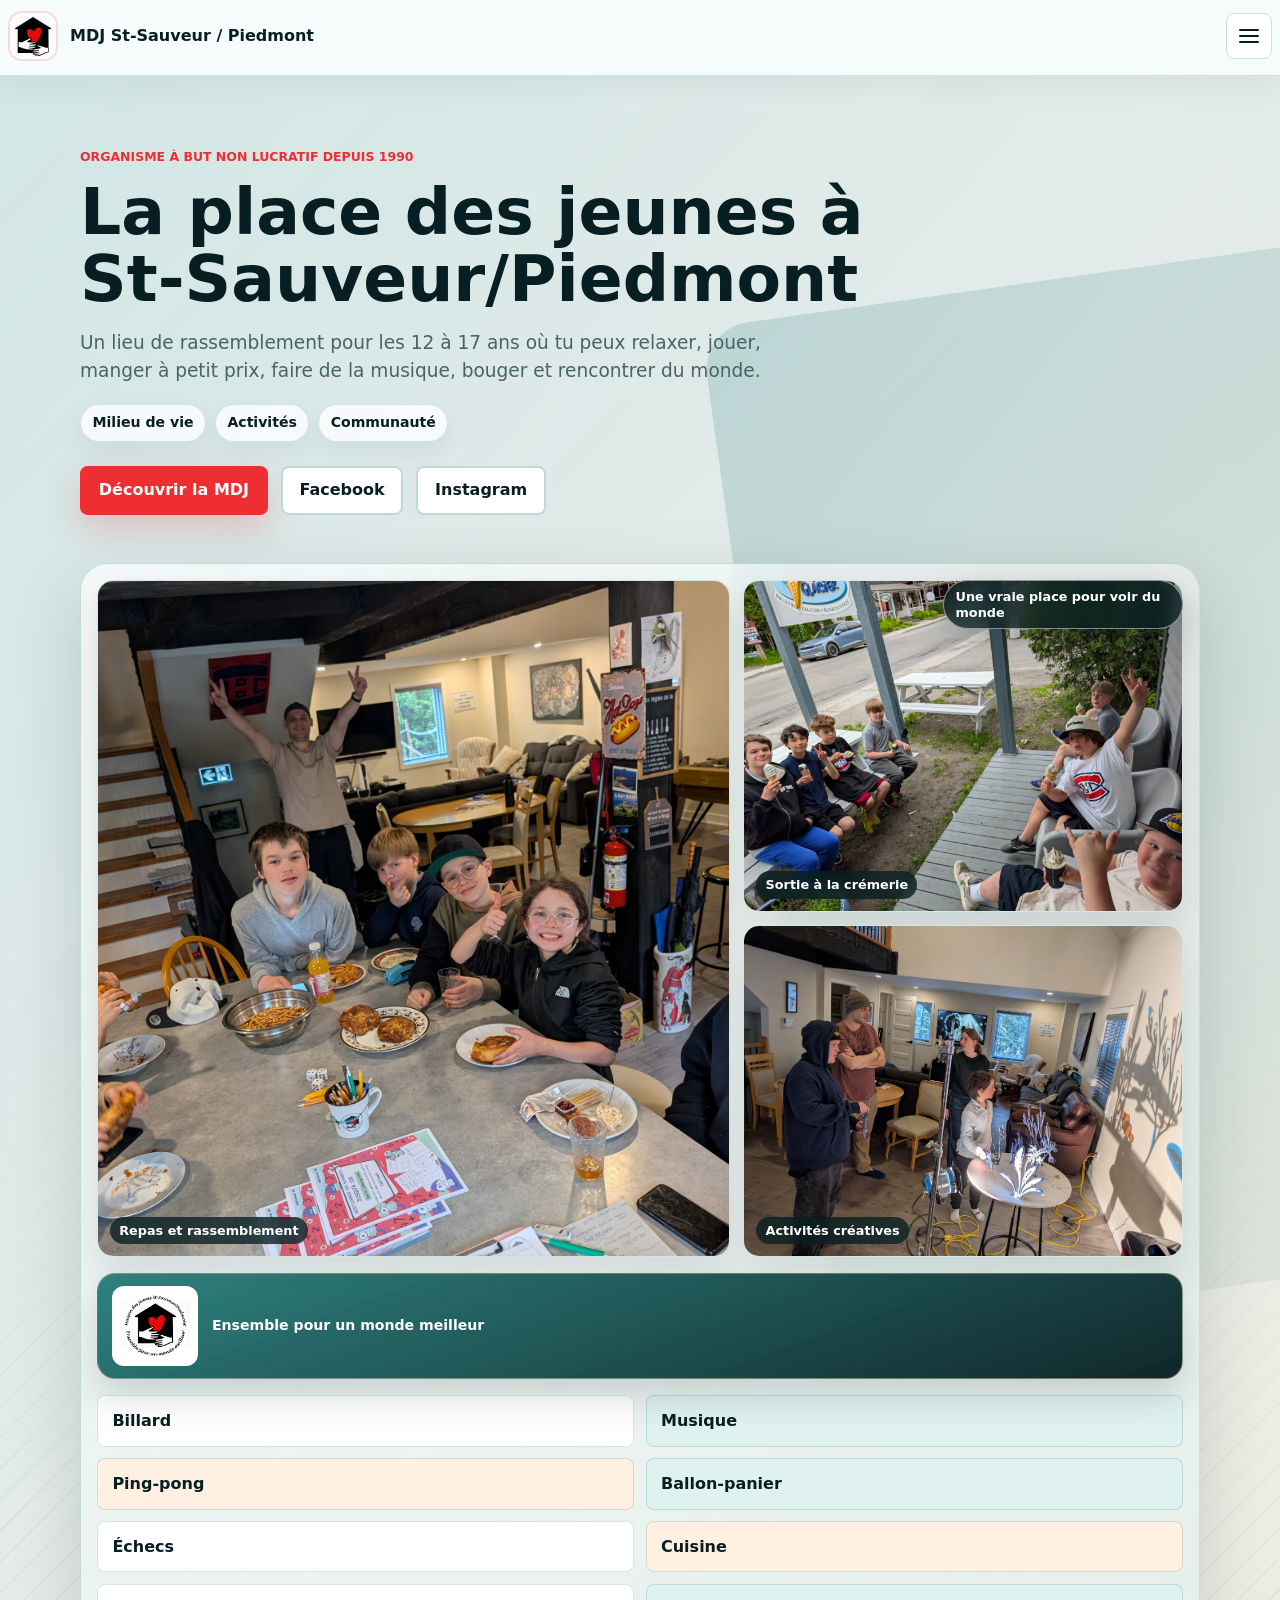
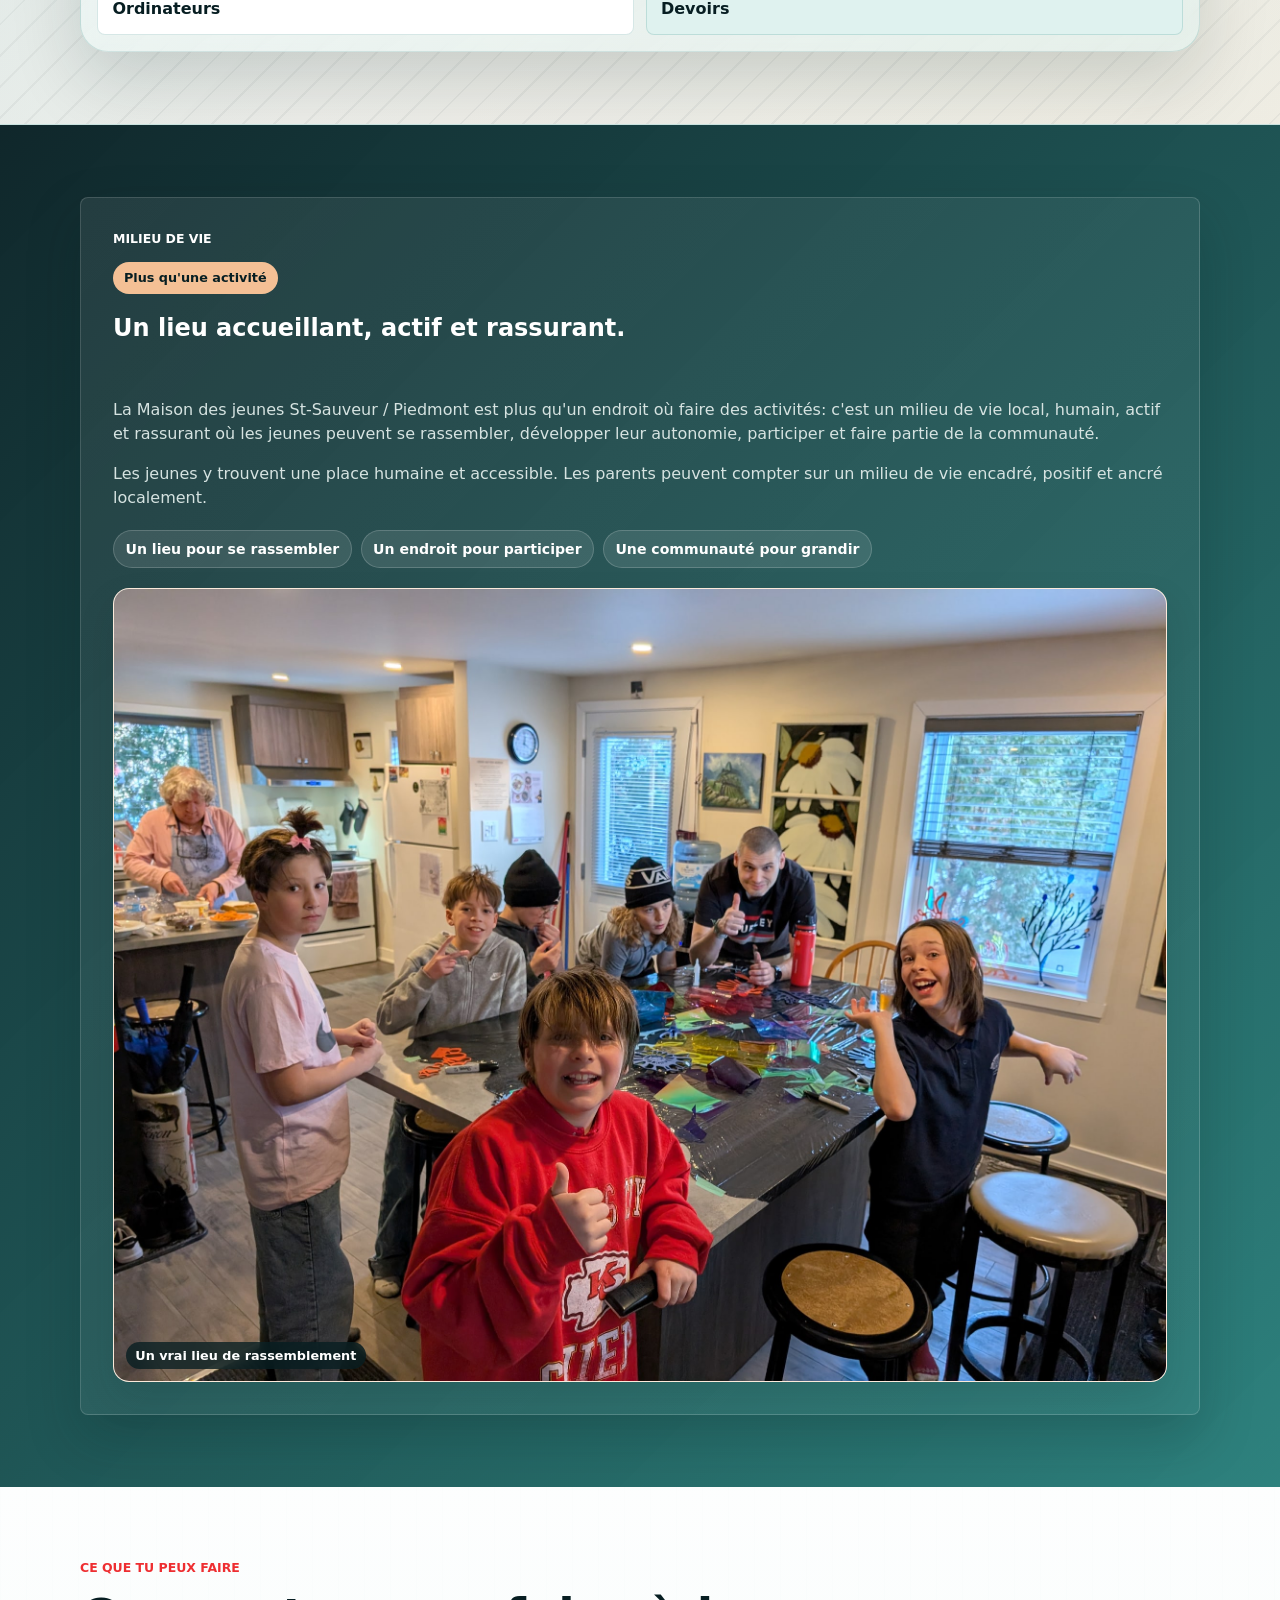
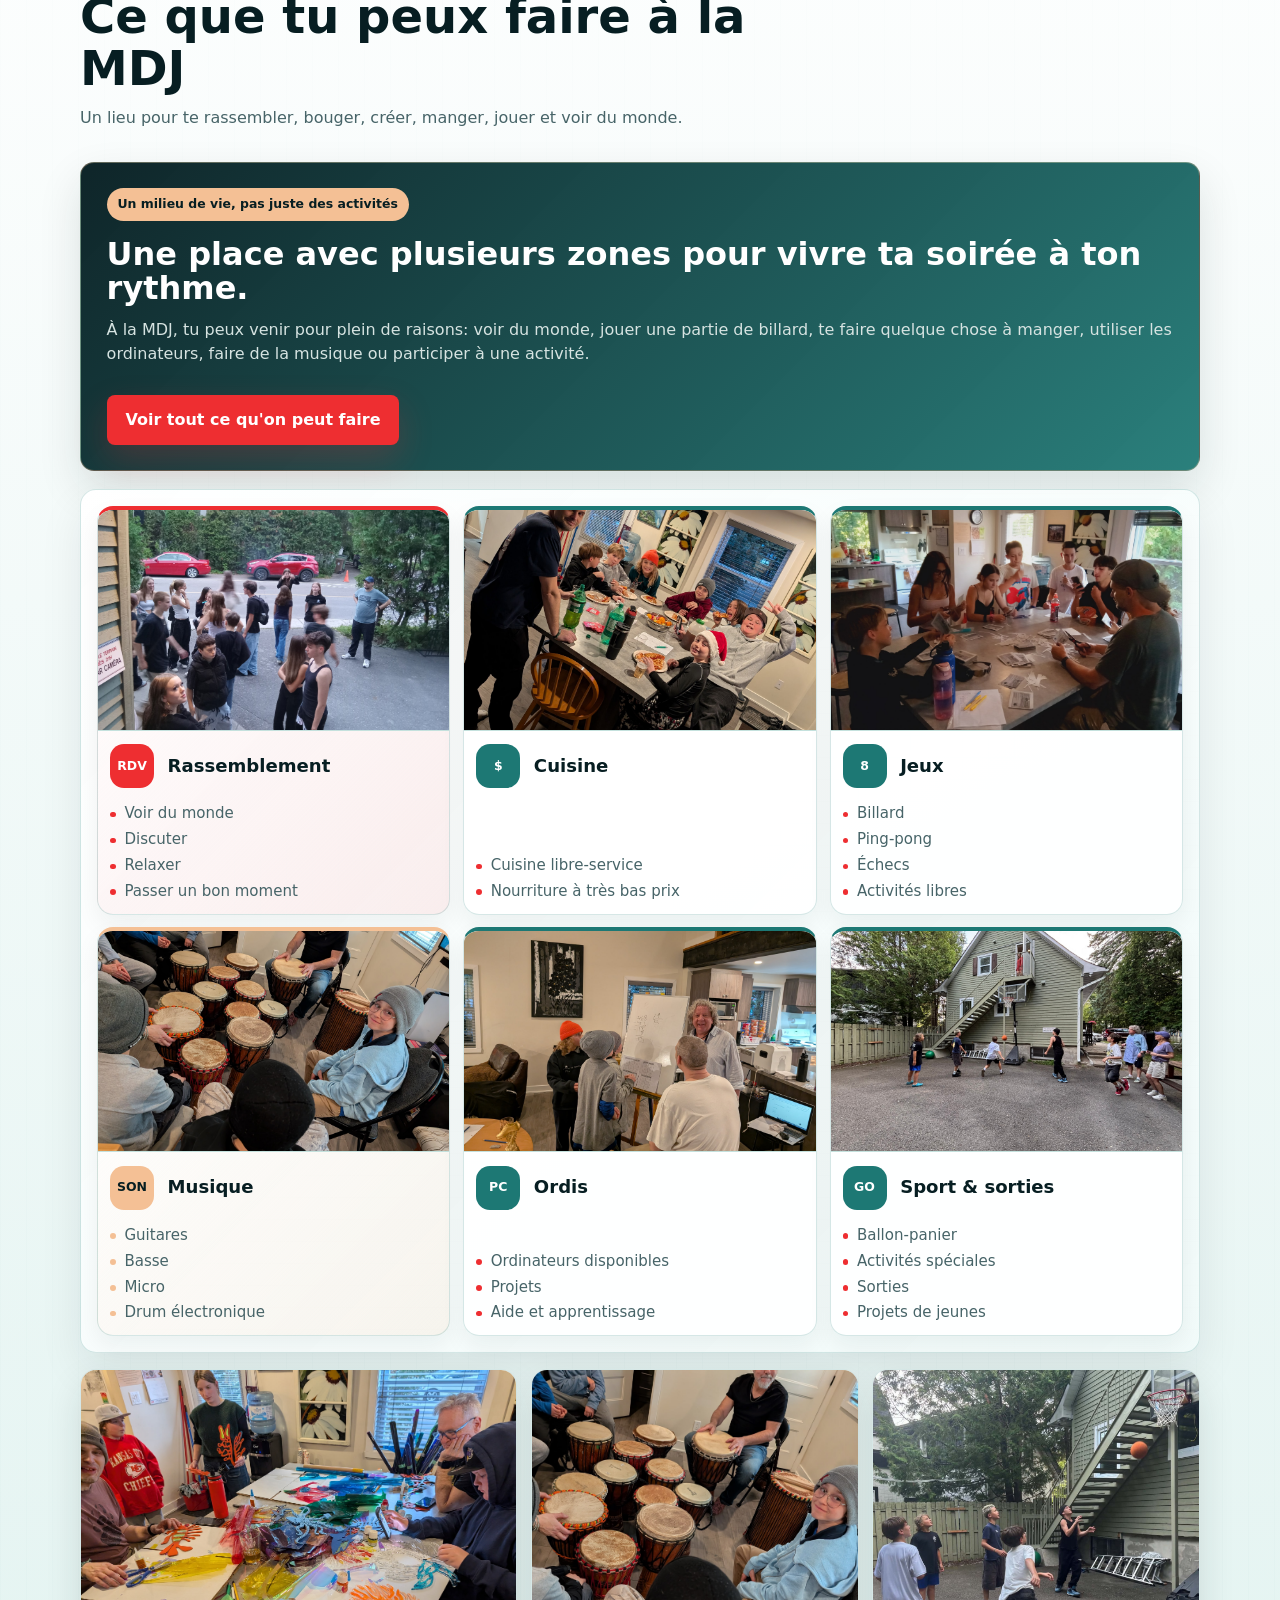
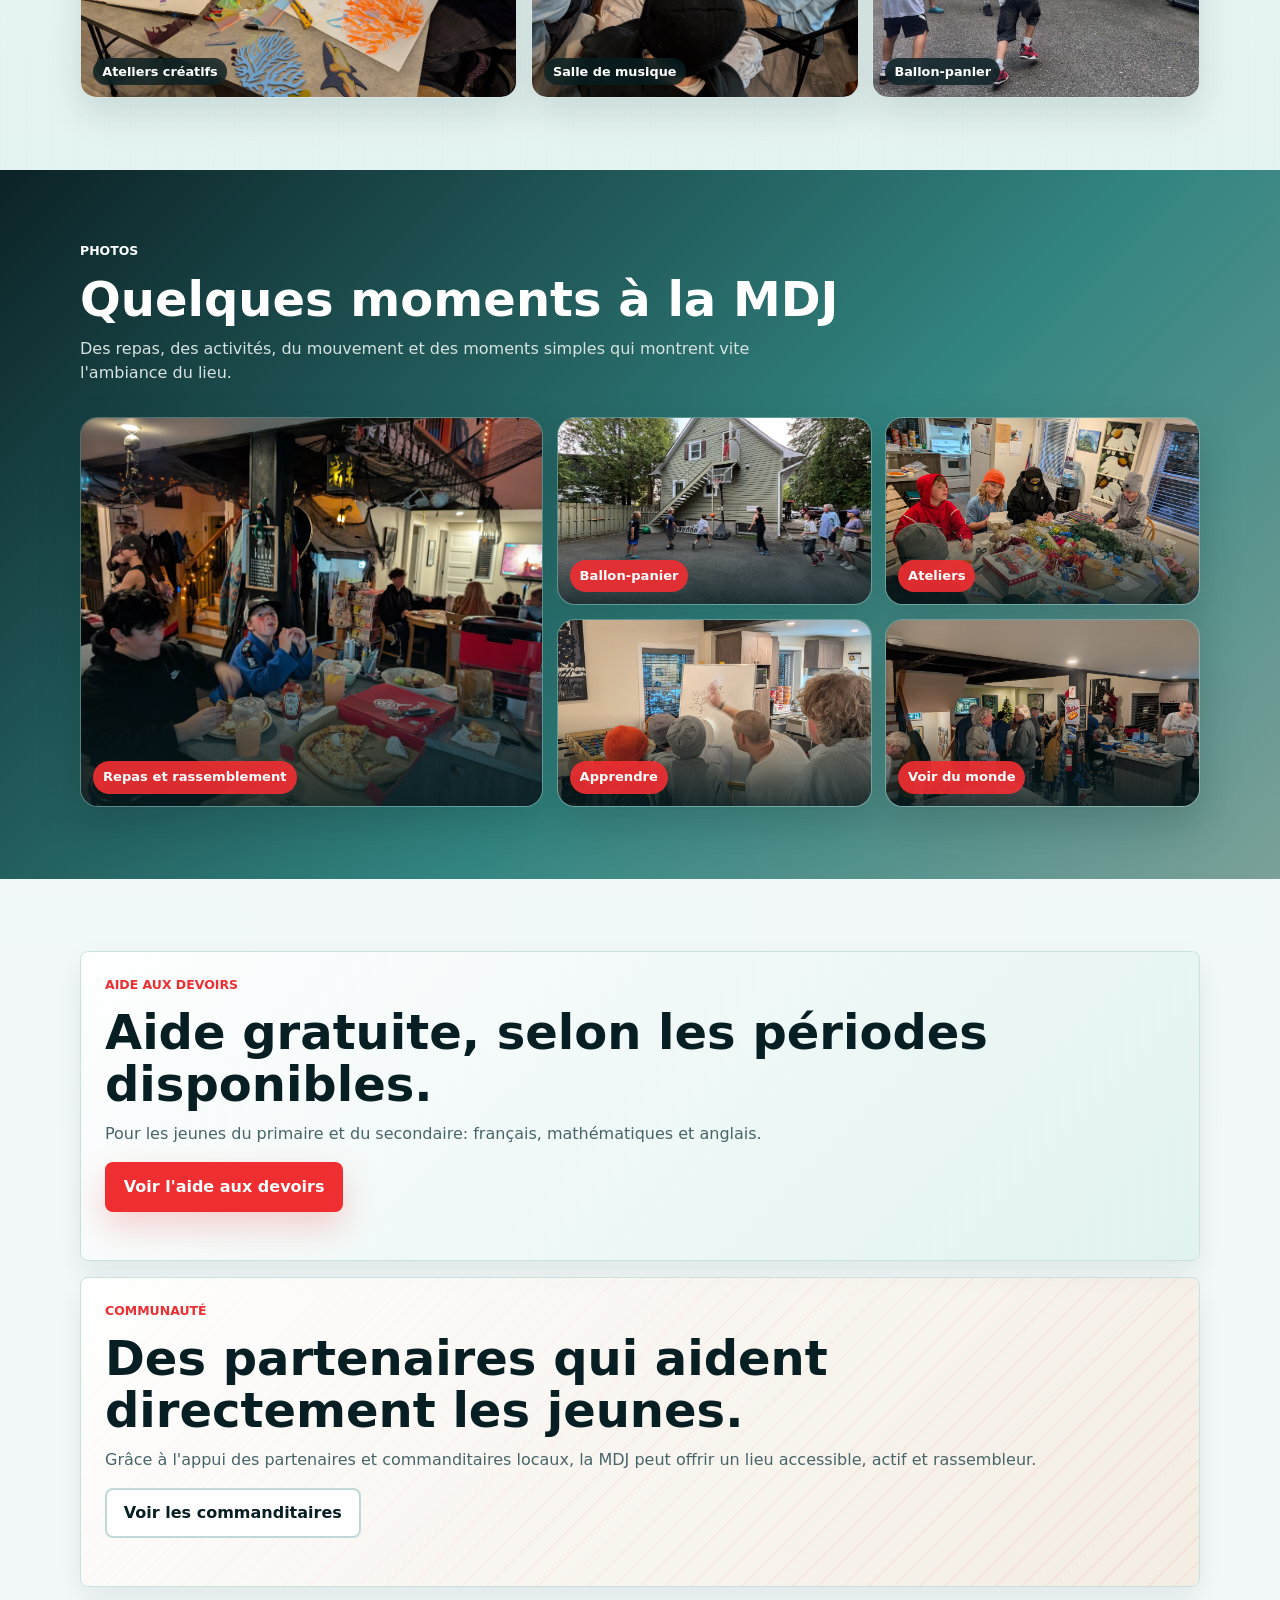
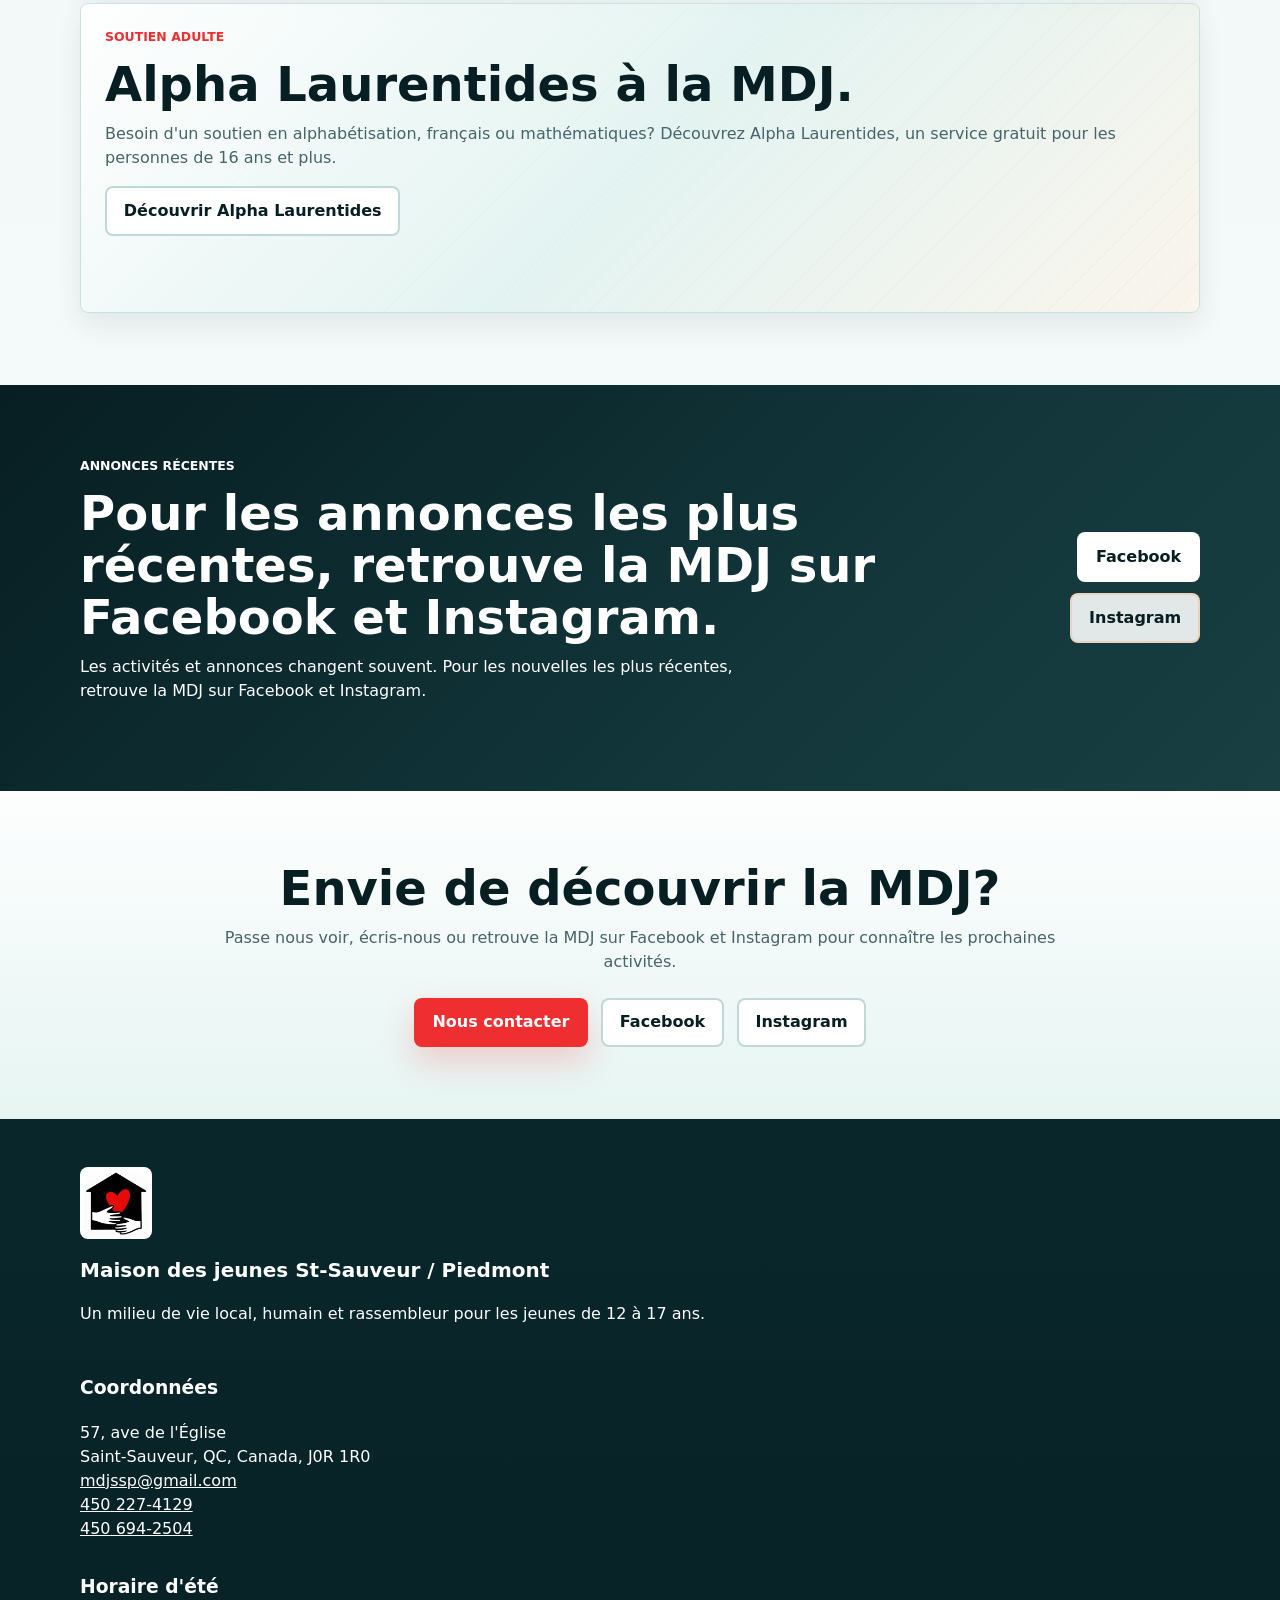
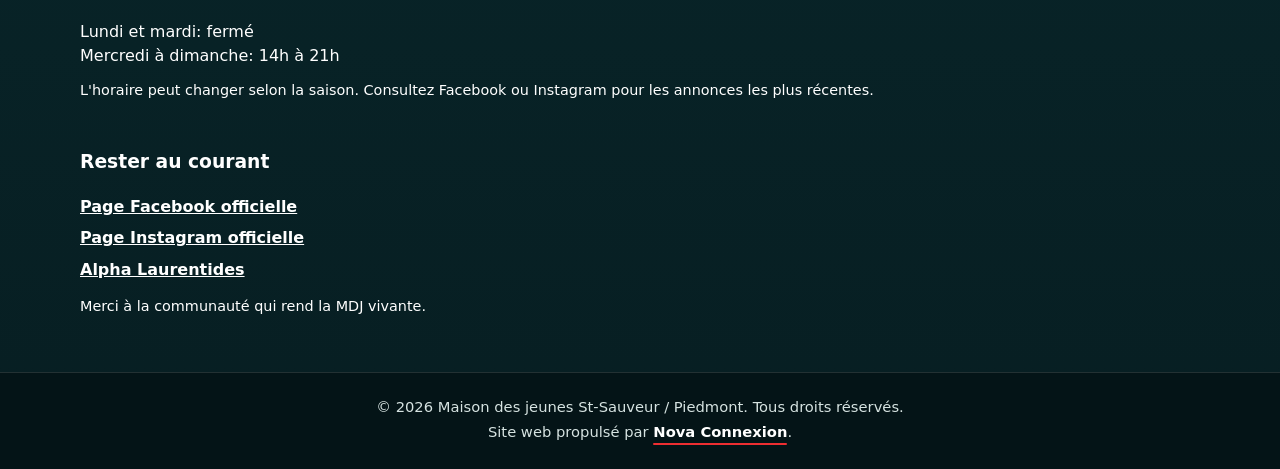
==== commit b9b3c3c4: "Improve MDJ photo variety" ====
--- a/index.html
+++ b/index.html
@@ -141,7 +141,7 @@
             <div class="zone-map" aria-label="Aperçu des zones de vie de la MDJ">
               <article class="zone-card zone-card-primary">
                 <figure class="zone-photo">
-                  <img src="public/images/photos-mdj/a-propos-groupe-mdj.jpg" alt="Jeunes rassemblés autour d'une table à la MDJ" loading="lazy">
+                  <img src="public/images/photos-mdj/mdj-rassemblement-exterieur.jpg" alt="Jeunes rassemblés à l'extérieur de la MDJ" loading="lazy">
                 </figure>
                 <div class="zone-card-head">
                   <span class="zone-icon" aria-hidden="true">RDV</span>
@@ -157,7 +157,7 @@
 
               <article class="zone-card">
                 <figure class="zone-photo">
-                  <img src="public/images/photos-mdj/accueil-repas-table.jpg" alt="Jeunes autour d'une table pour un repas à la MDJ" loading="lazy">
+                  <img src="public/images/photos-mdj/mdj-repas-pizza.jpg" alt="Jeunes autour d'une table pour un repas à la MDJ" loading="lazy">
                 </figure>
                 <div class="zone-card-head">
                   <span class="zone-icon" aria-hidden="true">$</span>
@@ -171,7 +171,7 @@
 
               <article class="zone-card">
                 <figure class="zone-photo">
-                  <img src="public/images/photos-mdj/accueil-activite-lumiere.jpg" alt="Activité créative dans le local de la MDJ" loading="lazy">
+                  <img src="public/images/photos-mdj/mdj-atelier-papier.jpg" alt="Activité de groupe autour d'une table à la MDJ" loading="lazy">
                 </figure>
                 <div class="zone-card-head">
                   <span class="zone-icon" aria-hidden="true">8</span>
@@ -236,15 +236,15 @@
 
           <div class="section-photo-strip" aria-label="Aperçu photo des zones de la MDJ">
             <figure class="photo-frame photo-frame-wide">
-              <img src="public/images/photos-mdj/accueil-activite-lumiere.jpg" alt="Activité créative lumineuse dans le local de la MDJ" loading="lazy">
+              <img src="public/images/photos-mdj/ta-mdj-atelier-creatif.jpg" alt="Atelier créatif de groupe à la MDJ" loading="lazy">
               <figcaption>Ateliers créatifs</figcaption>
             </figure>
             <figure class="photo-frame">
-              <img src="public/images/photos-mdj/ta-mdj-salle-musique.jpg" alt="Atelier de percussion et musique à la MDJ" loading="lazy">
+              <img src="public/images/photos-mdj/mdj-percussions-groupe.jpg" alt="Atelier de percussion de groupe à la MDJ" loading="lazy">
               <figcaption>Salle de musique</figcaption>
             </figure>
             <figure class="photo-frame">
-              <img src="public/images/photos-mdj/ballon-panier-action-3.jpg" alt="Jeunes jouant au ballon-panier dans la cour de la MDJ" loading="lazy">
+              <img src="public/images/photos-mdj/ballon-panier-action-2.jpg" alt="Activité de ballon-panier dans la cour de la MDJ" loading="lazy">
               <figcaption>Ballon-panier</figcaption>
             </figure>
           </div>
@@ -260,23 +260,23 @@
           </div>
           <div class="moments-mosaic" aria-label="Quelques photos de la vie à la MDJ">
             <figure class="moment-card moment-card-large">
-              <img src="public/images/photos-mdj/accueil-repas-table.jpg" alt="Jeunes rassemblés autour d'une table à la MDJ" loading="lazy">
+              <img src="public/images/photos-mdj/mdj-halloween-repas.jpg" alt="Jeunes réunis autour d'un repas et d'une activité à la MDJ" loading="lazy">
               <figcaption>Repas et rassemblement</figcaption>
             </figure>
             <figure class="moment-card">
-              <img src="public/images/photos-mdj/ballon-panier-action-3.jpg" alt="Activité de ballon-panier dans la cour de la MDJ" loading="lazy">
+              <img src="public/images/photos-mdj/ballon-panier-action-1.jpg" alt="Jeunes jouant au ballon-panier dans la cour de la MDJ" loading="lazy">
               <figcaption>Ballon-panier</figcaption>
             </figure>
             <figure class="moment-card">
-              <img src="public/images/photos-mdj/accueil-activite-lumiere.jpg" alt="Activité créative lumineuse dans le local de la MDJ" loading="lazy">
+              <img src="public/images/photos-mdj/mdj-atelier-noel.jpg" alt="Atelier créatif avec des jeunes à la MDJ" loading="lazy">
               <figcaption>Ateliers</figcaption>
             </figure>
             <figure class="moment-card">
-              <img src="public/images/photos-mdj/aide-devoirs-tableau.jpg" alt="Moment d'apprentissage avec tableau blanc à la MDJ" loading="lazy">
+              <img src="public/images/photos-mdj/mdj-aide-tableau-groupe.jpg" alt="Moment d'apprentissage avec tableau blanc à la MDJ" loading="lazy">
               <figcaption>Apprendre</figcaption>
             </figure>
             <figure class="moment-card">
-              <img src="public/images/photos-mdj/accueil-galerie-jeunes.jpg" alt="Jeunes lors d'une sortie à la crémerie avec la MDJ" loading="lazy">
+              <img src="public/images/photos-mdj/mdj-soiree-communautaire.jpg" alt="Moment de rassemblement communautaire à la MDJ" loading="lazy">
               <figcaption>Voir du monde</figcaption>
             </figure>
           </div>
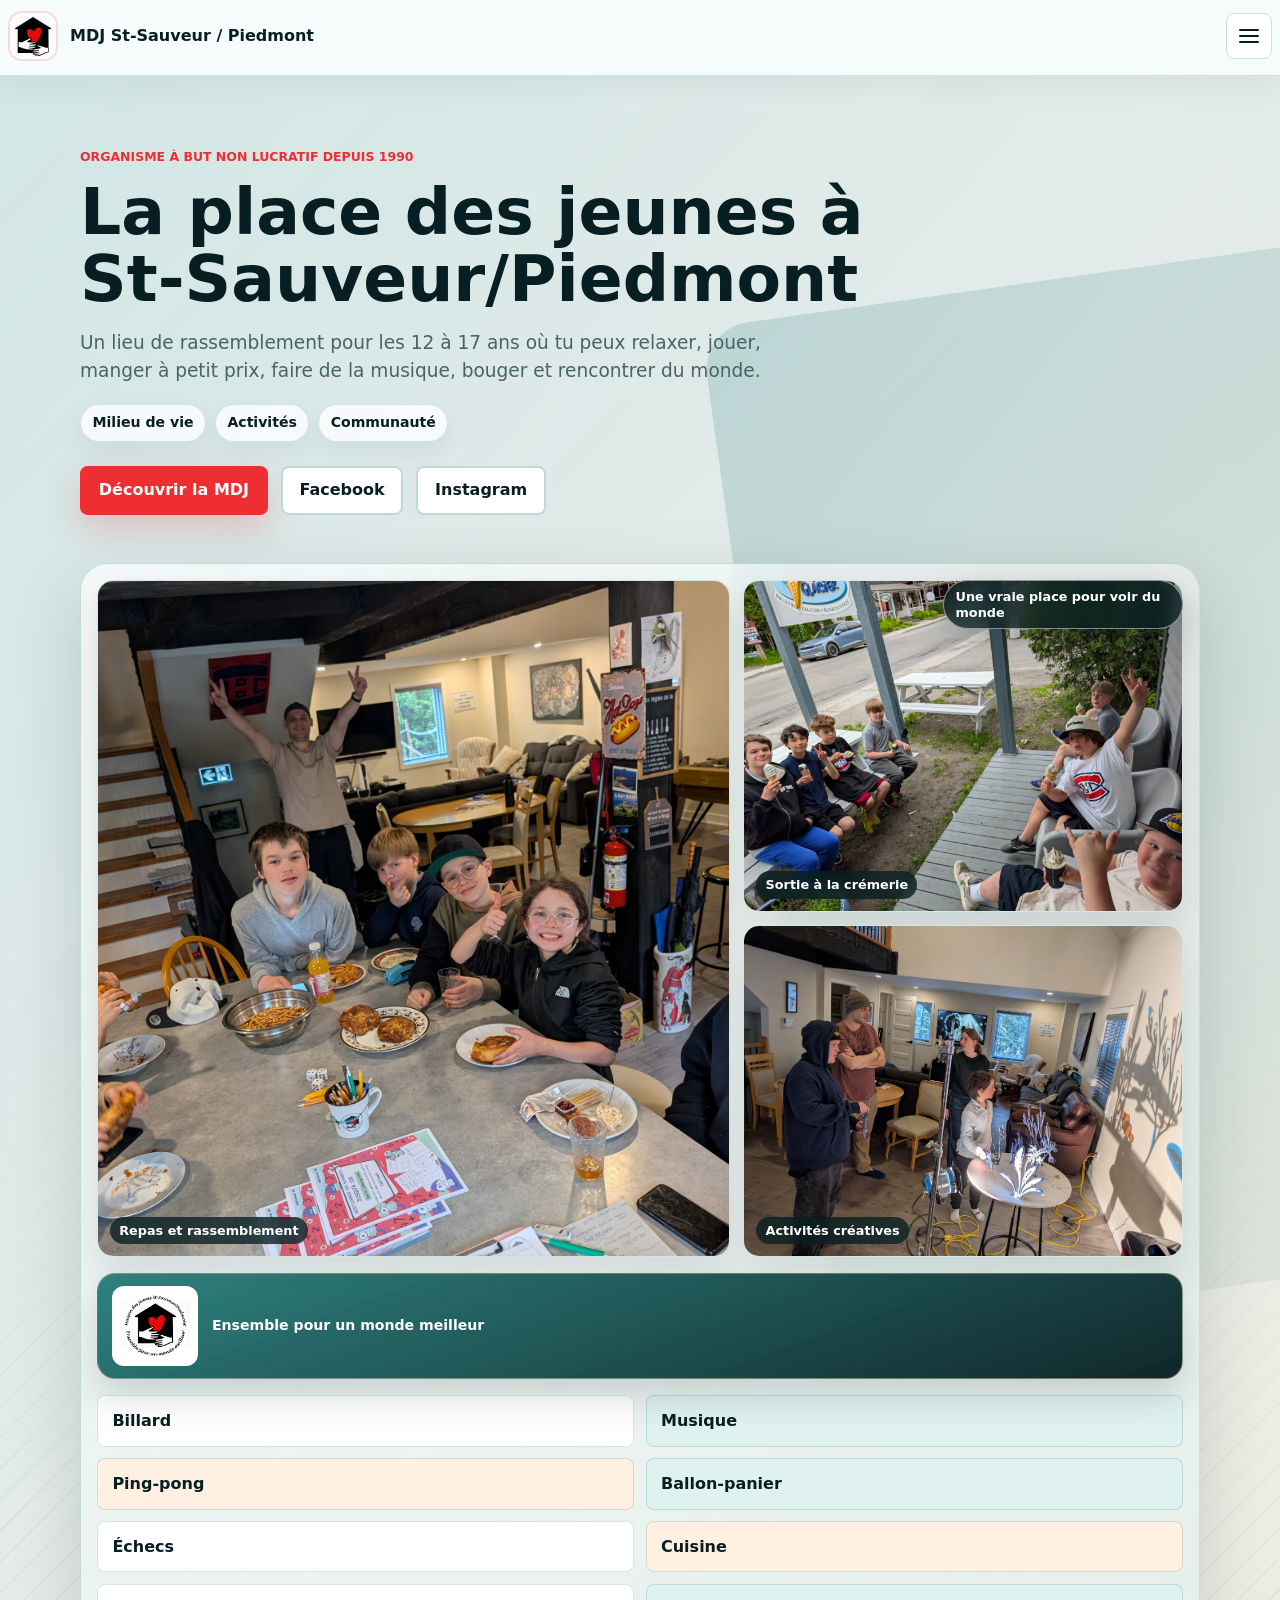
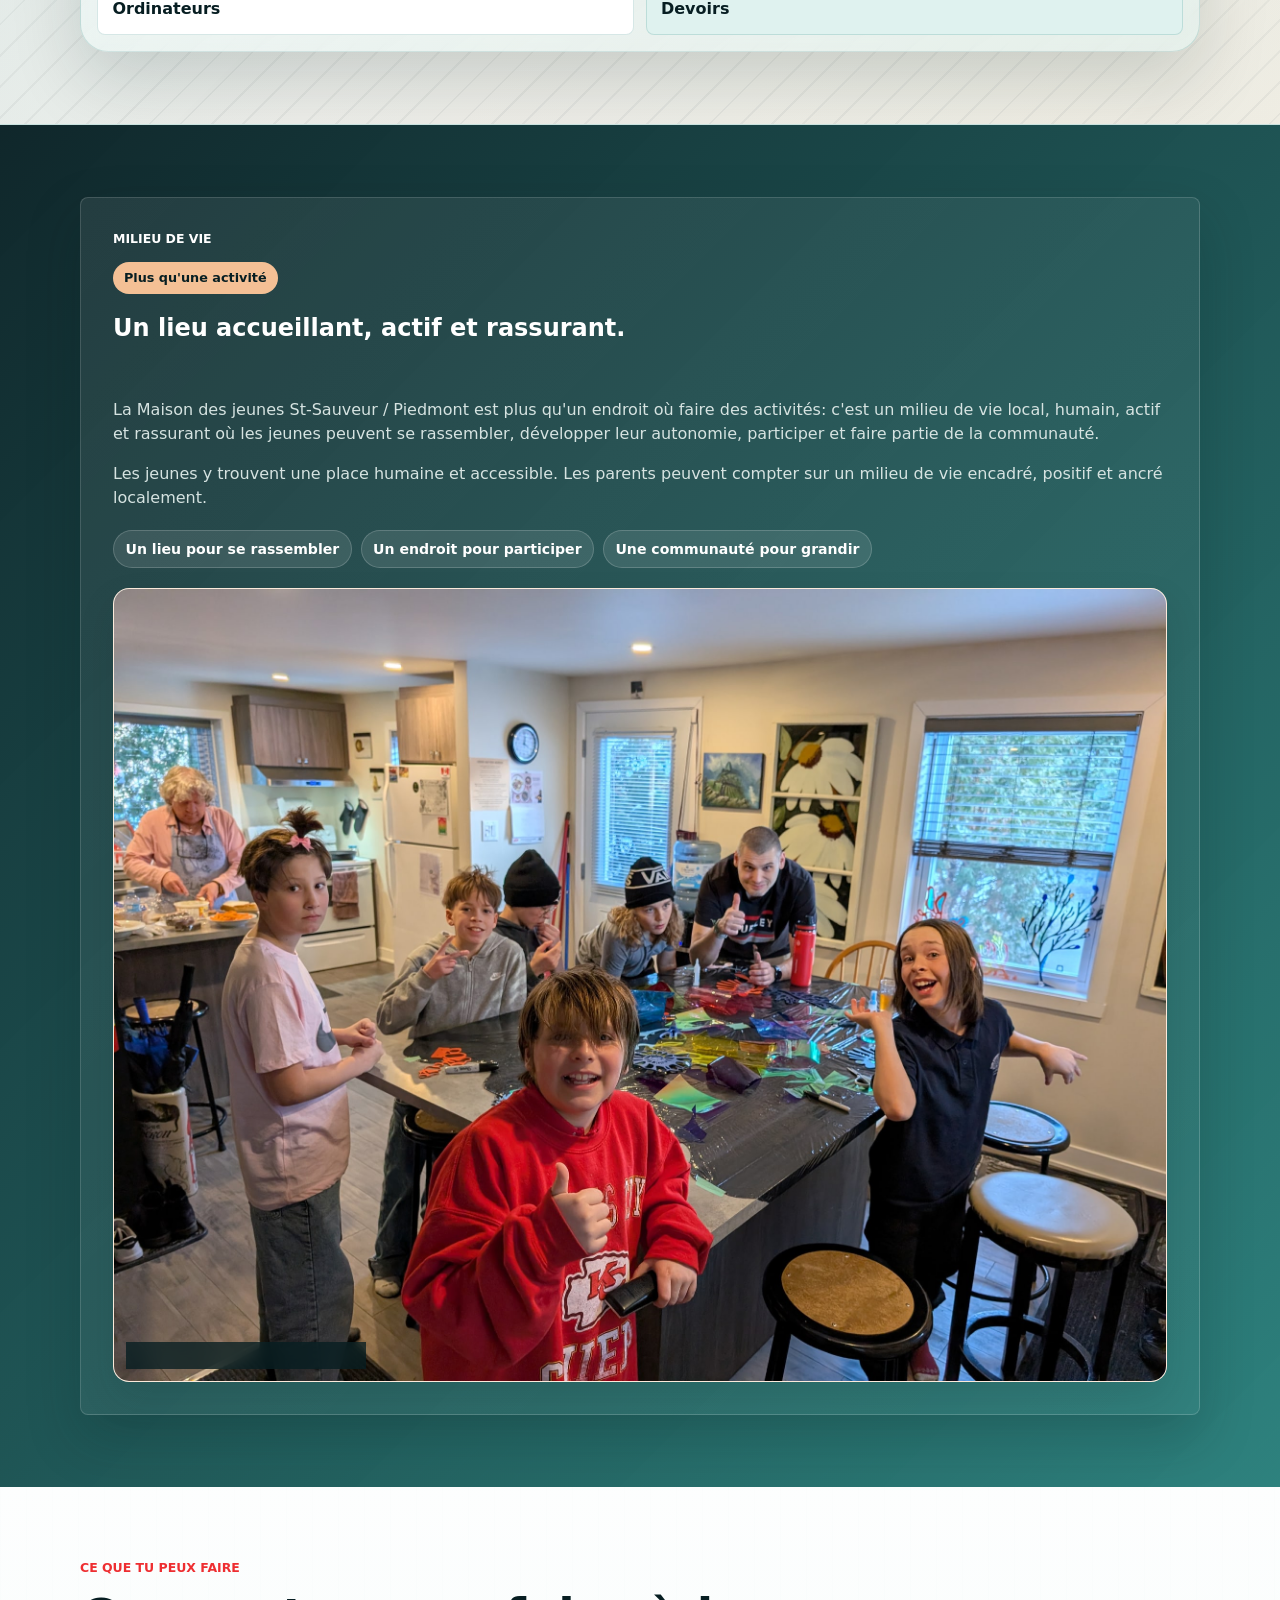
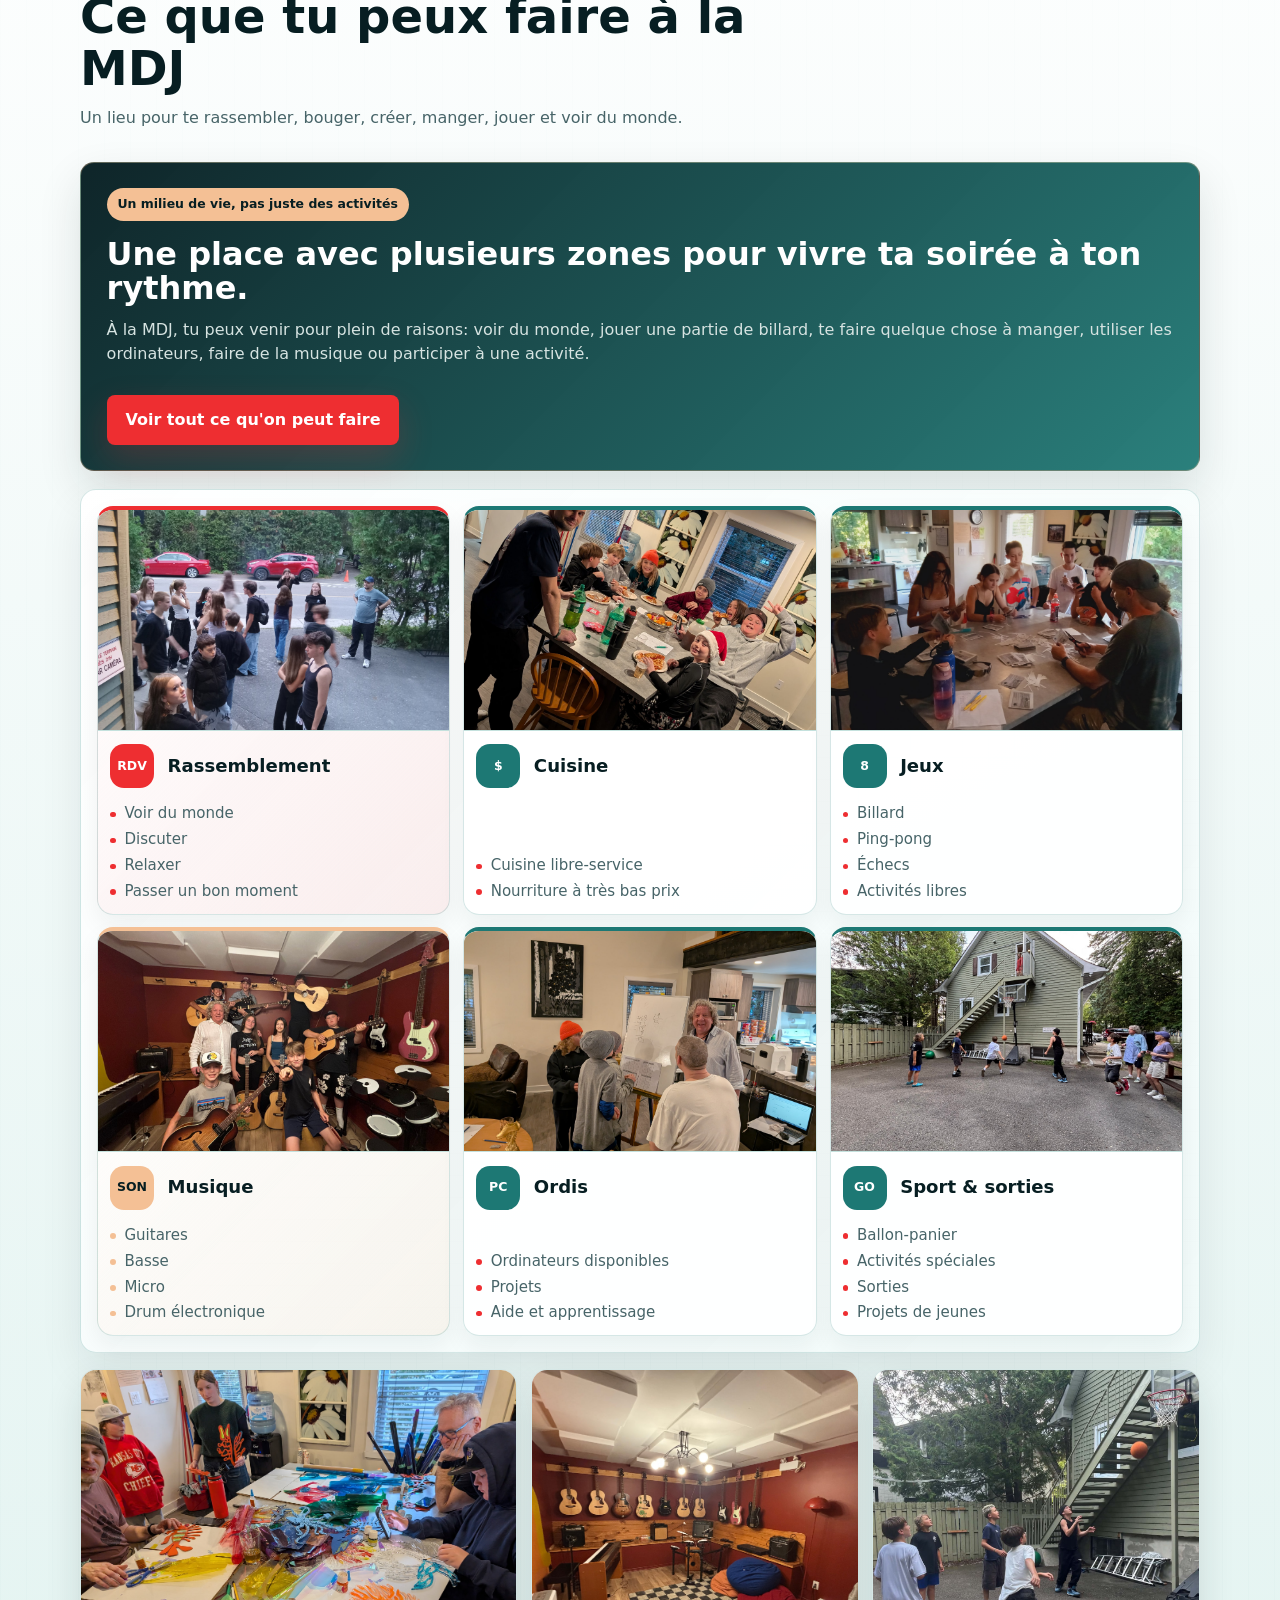
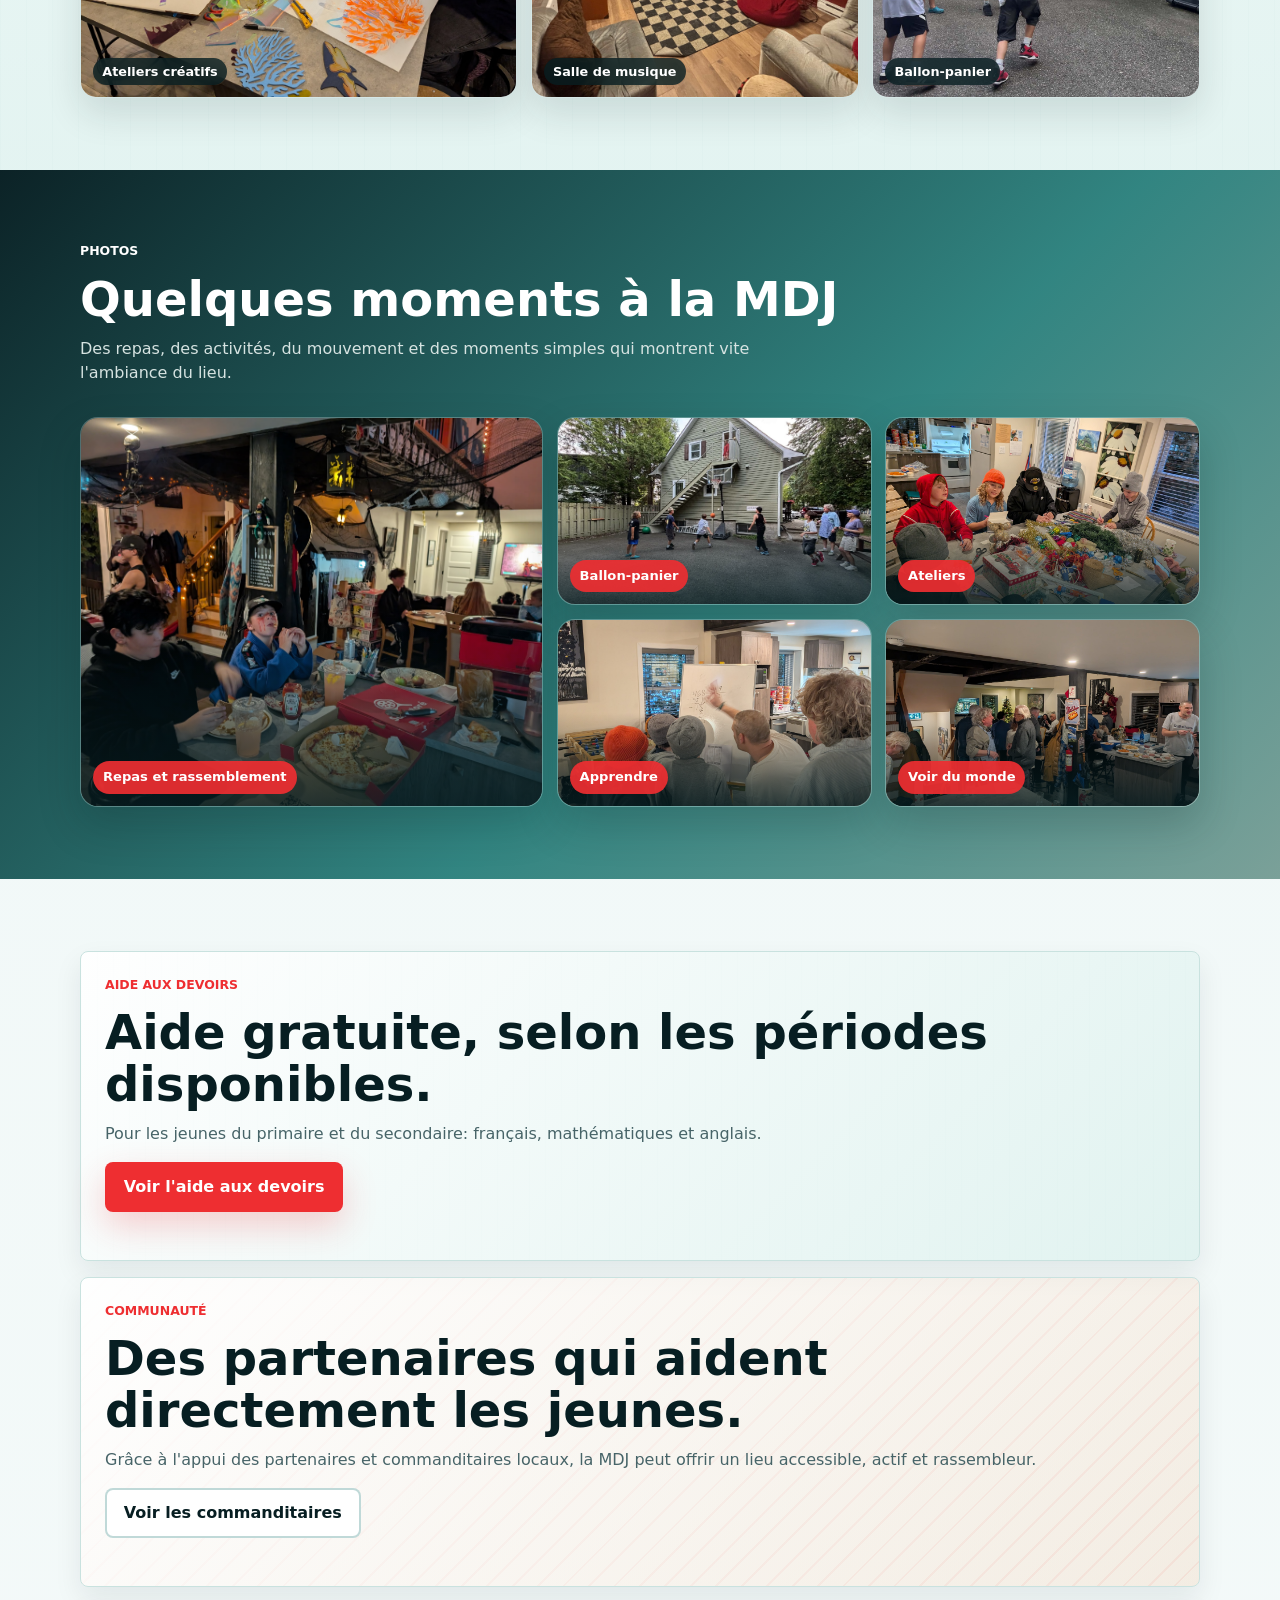
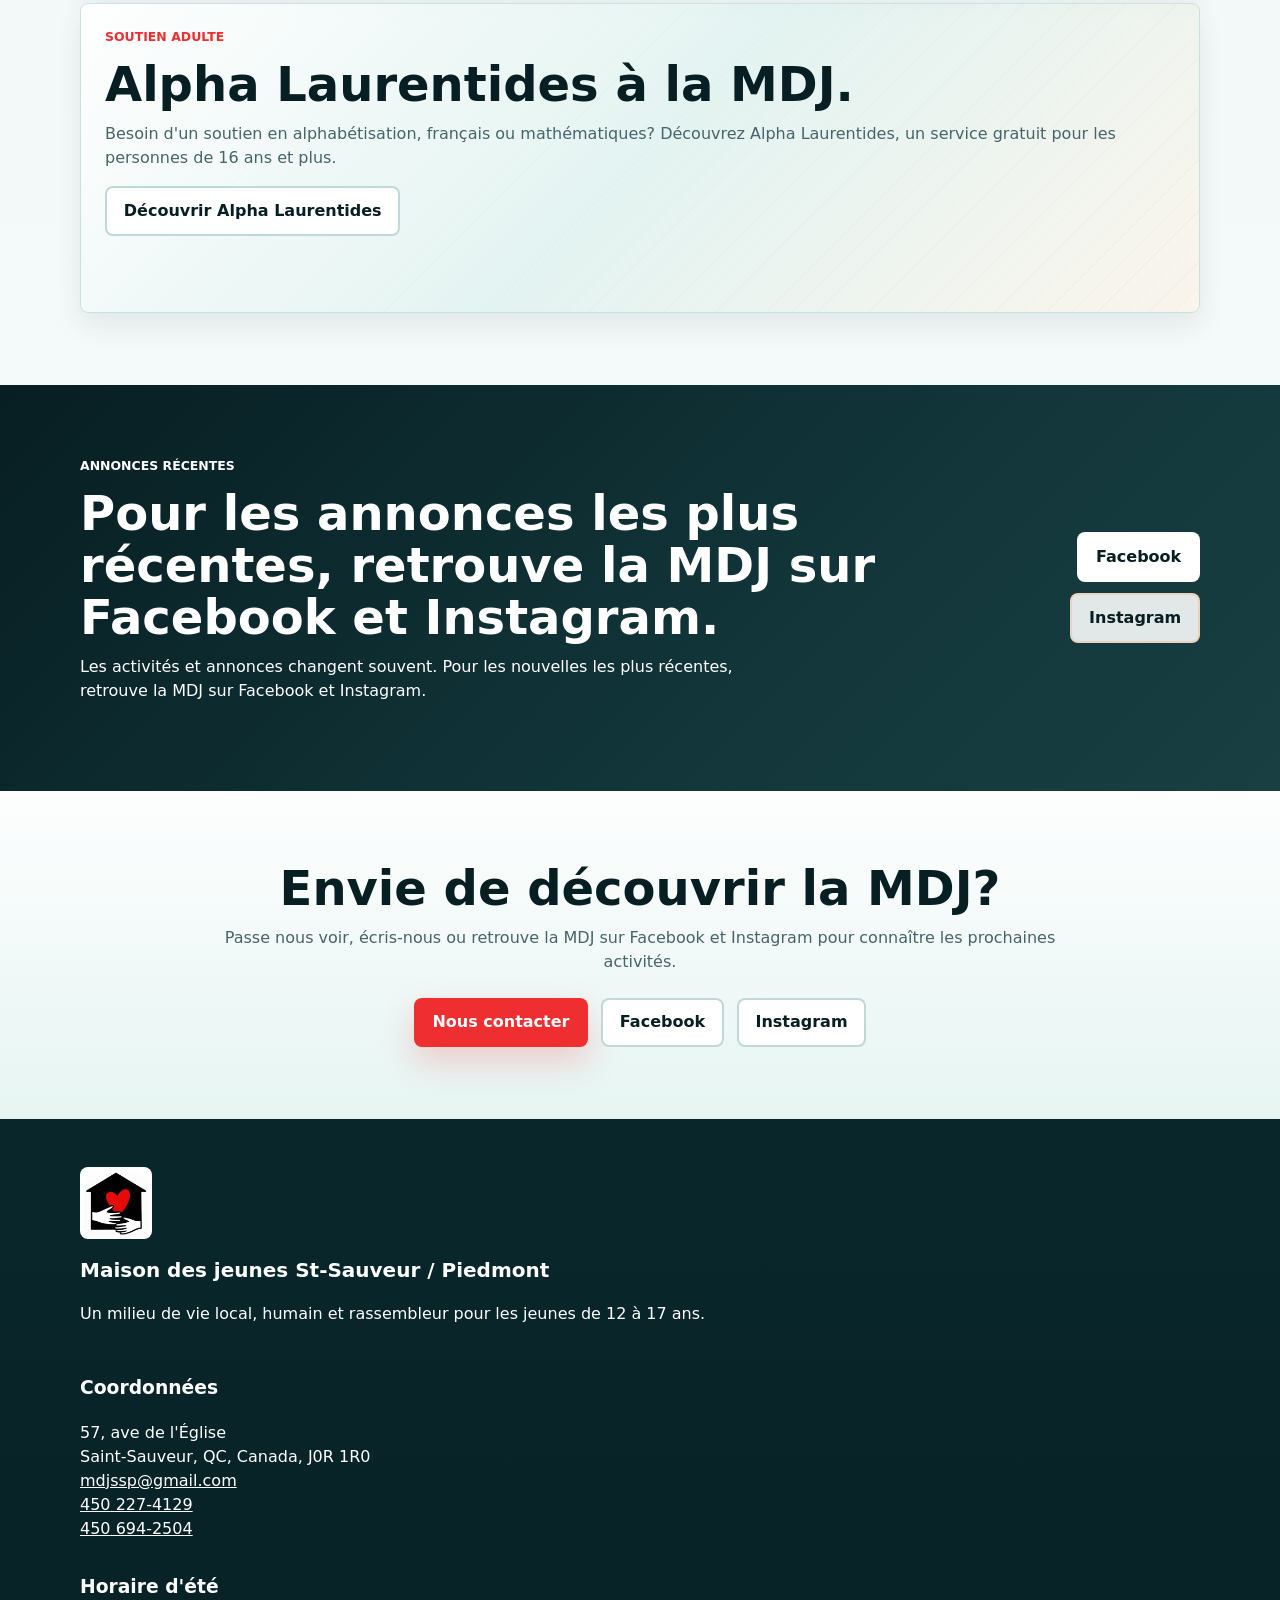
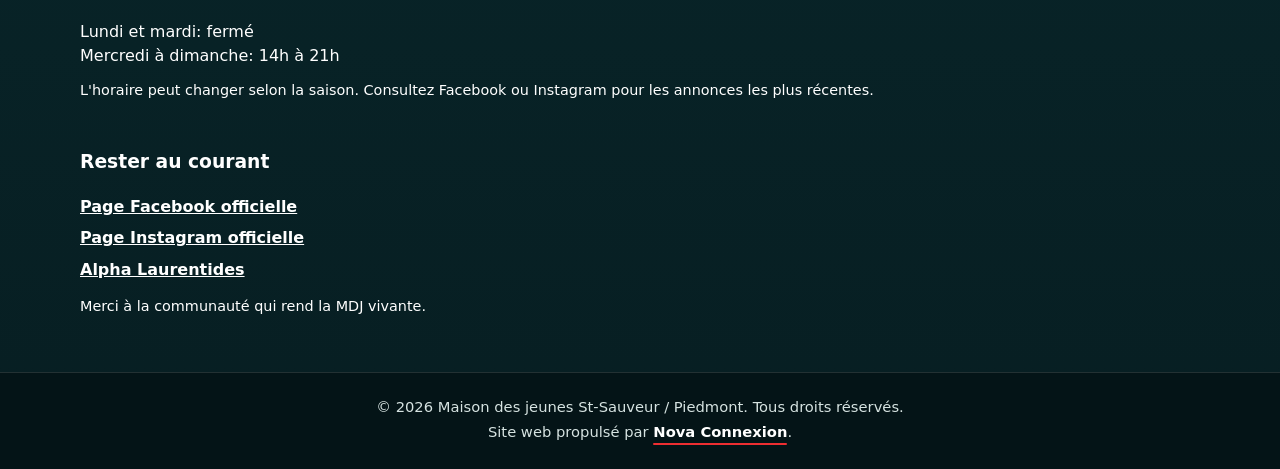
==== commit 3e077561: "Update MDJ music room photos" ====
--- a/index.html
+++ b/index.html
@@ -187,7 +187,7 @@
 
               <article class="zone-card zone-card-music">
                 <figure class="zone-photo">
-                  <img src="public/images/photos-mdj/ta-mdj-salle-musique.jpg" alt="Atelier de percussion et musique à la MDJ" loading="lazy">
+                  <img src="public/images/photos-mdj/salle-musique-groupe.jpg" alt="Jeunes avec des guitares dans la salle de musique de la MDJ" loading="lazy">
                 </figure>
                 <div class="zone-card-head">
                   <span class="zone-icon" aria-hidden="true">SON</span>
@@ -240,7 +240,7 @@
               <figcaption>Ateliers créatifs</figcaption>
             </figure>
             <figure class="photo-frame">
-              <img src="public/images/photos-mdj/mdj-percussions-groupe.jpg" alt="Atelier de percussion de groupe à la MDJ" loading="lazy">
+              <img src="public/images/photos-mdj/salle-musique-vue-large.jpg" alt="Salle de musique de la MDJ avec guitares, clavier et drum électronique" loading="lazy">
               <figcaption>Salle de musique</figcaption>
             </figure>
             <figure class="photo-frame">
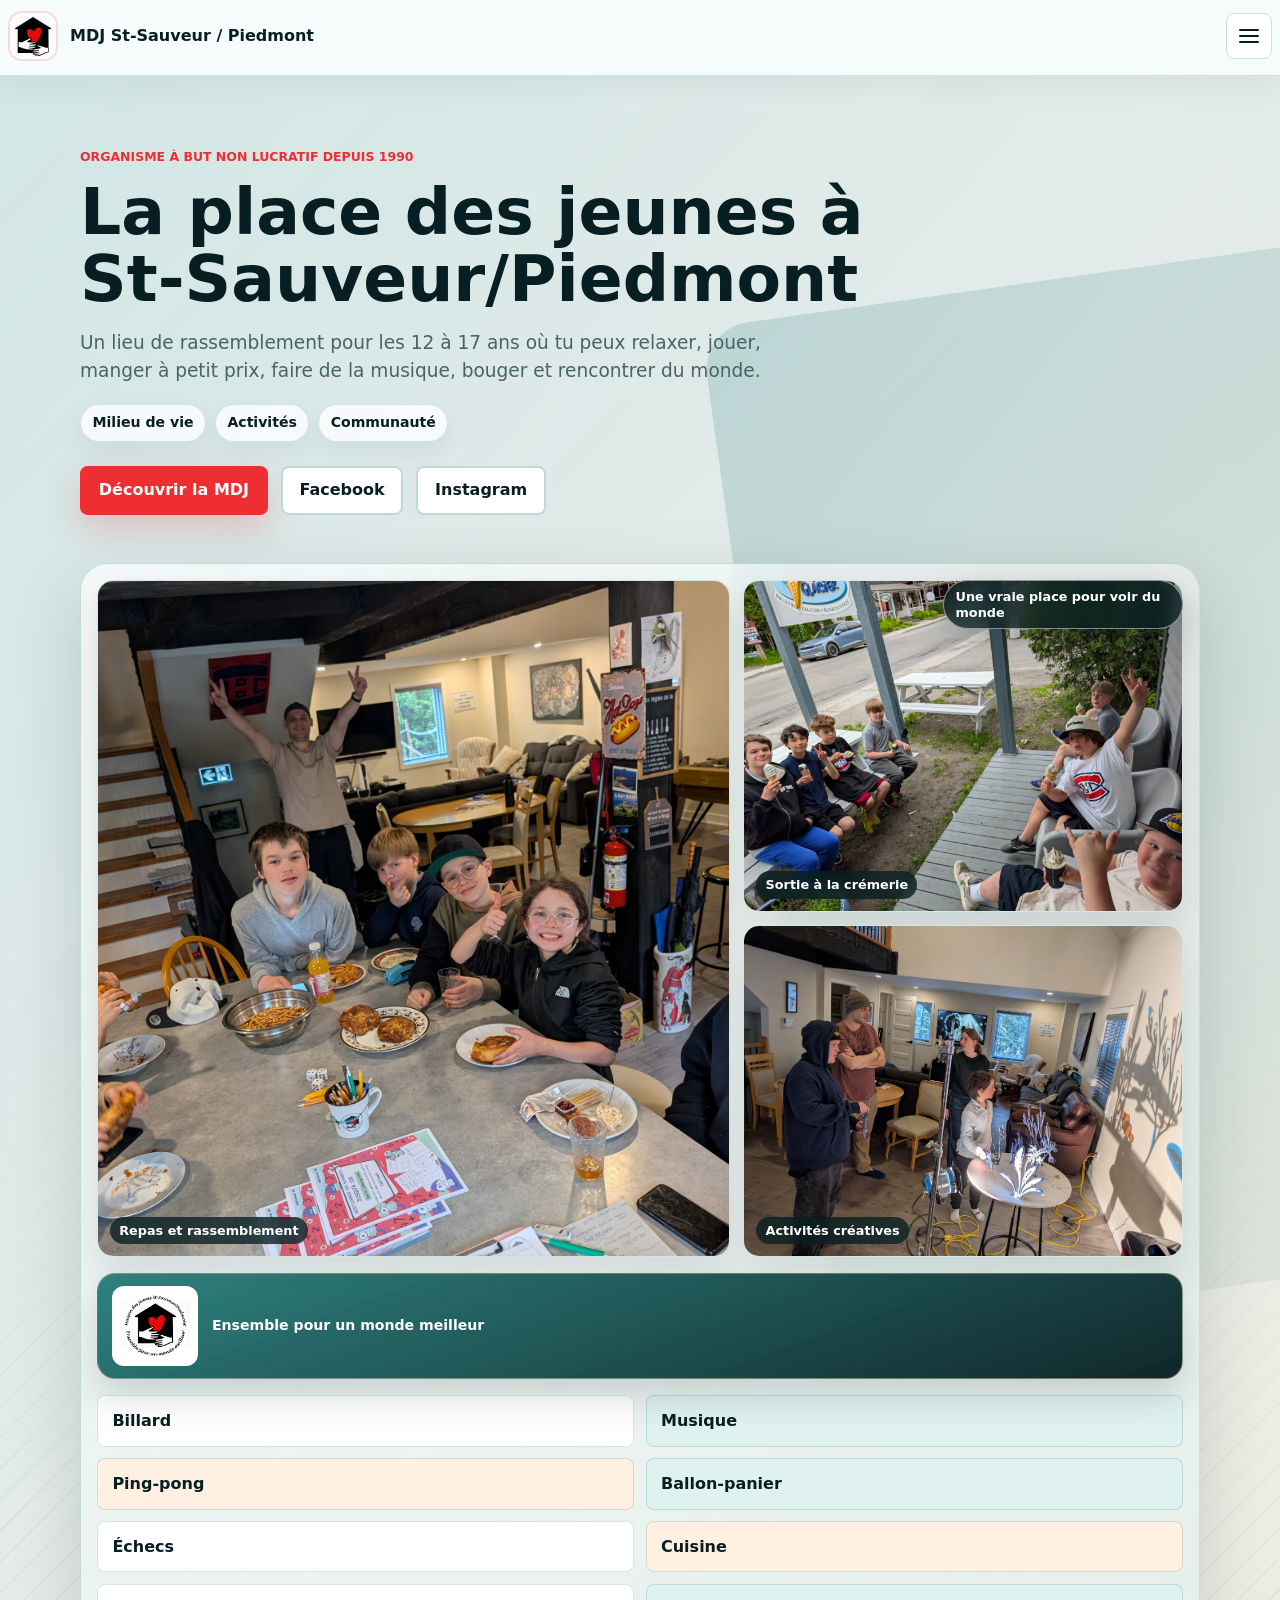
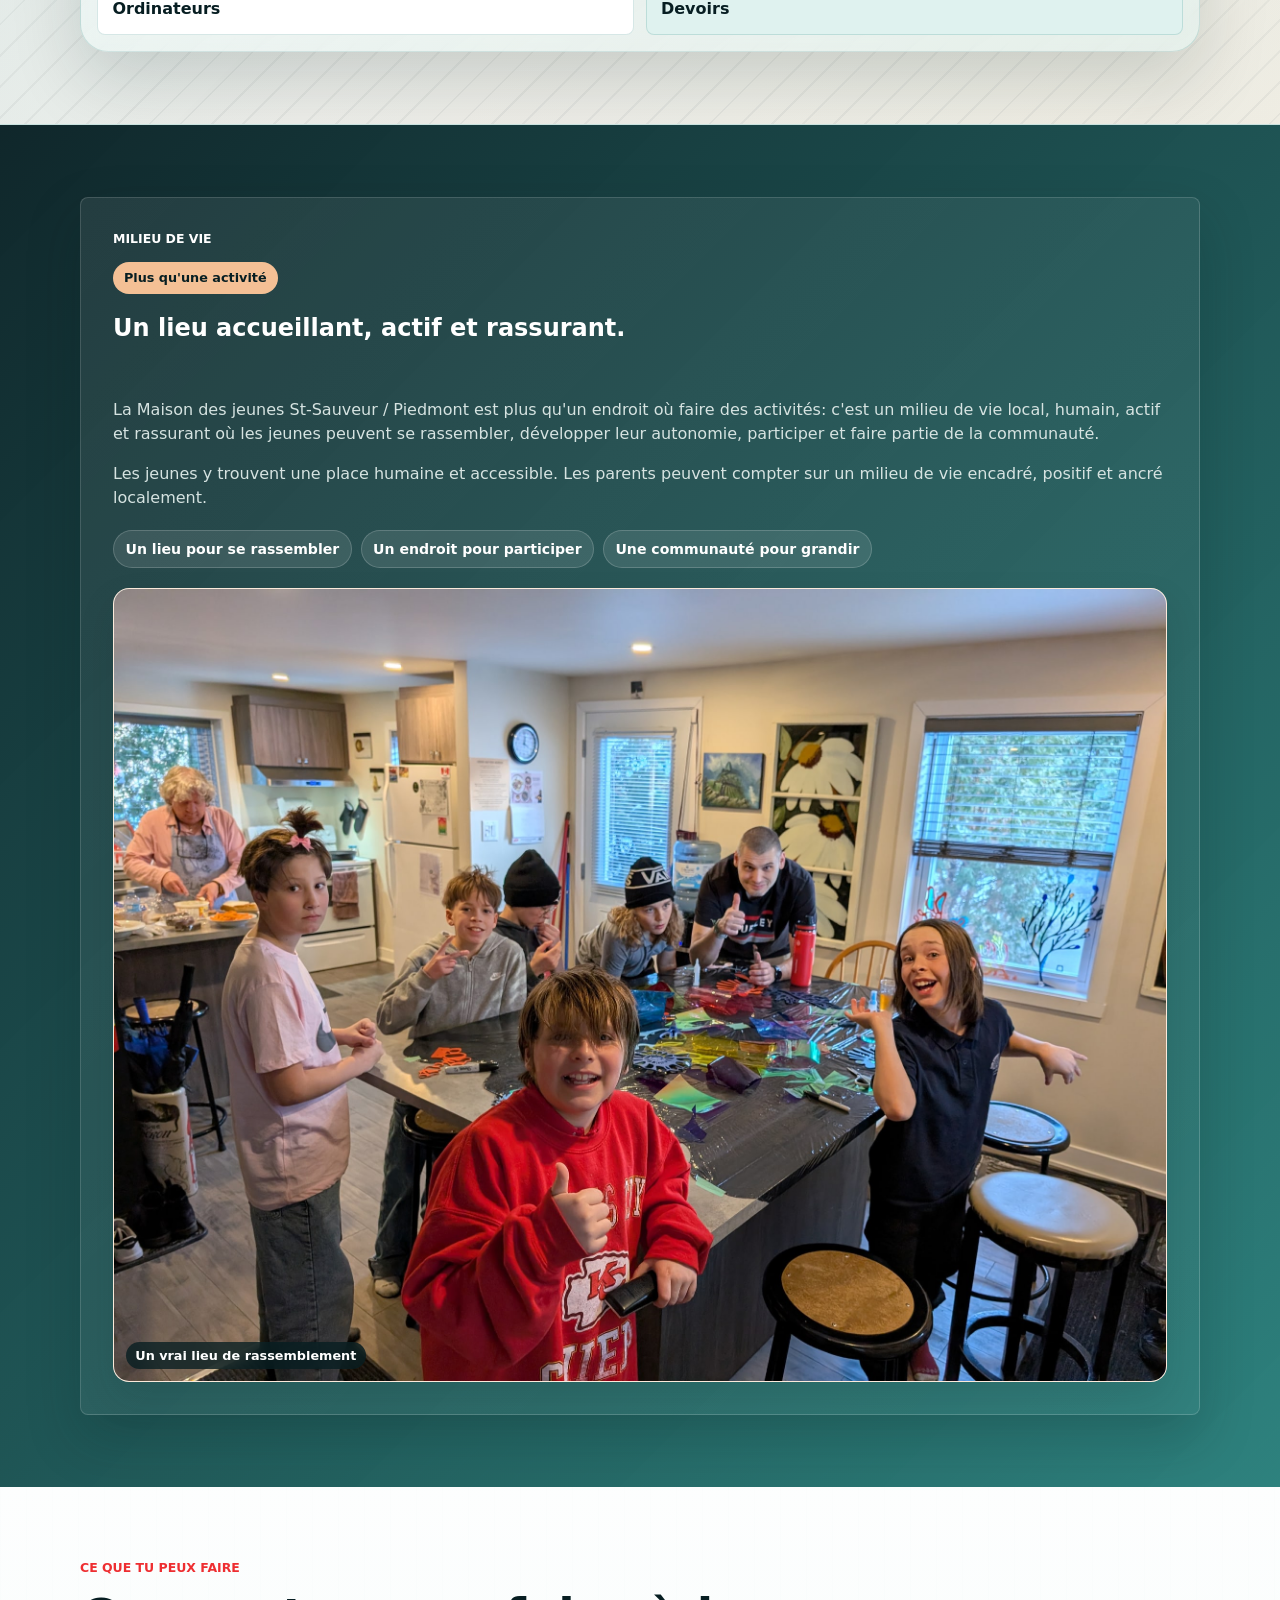
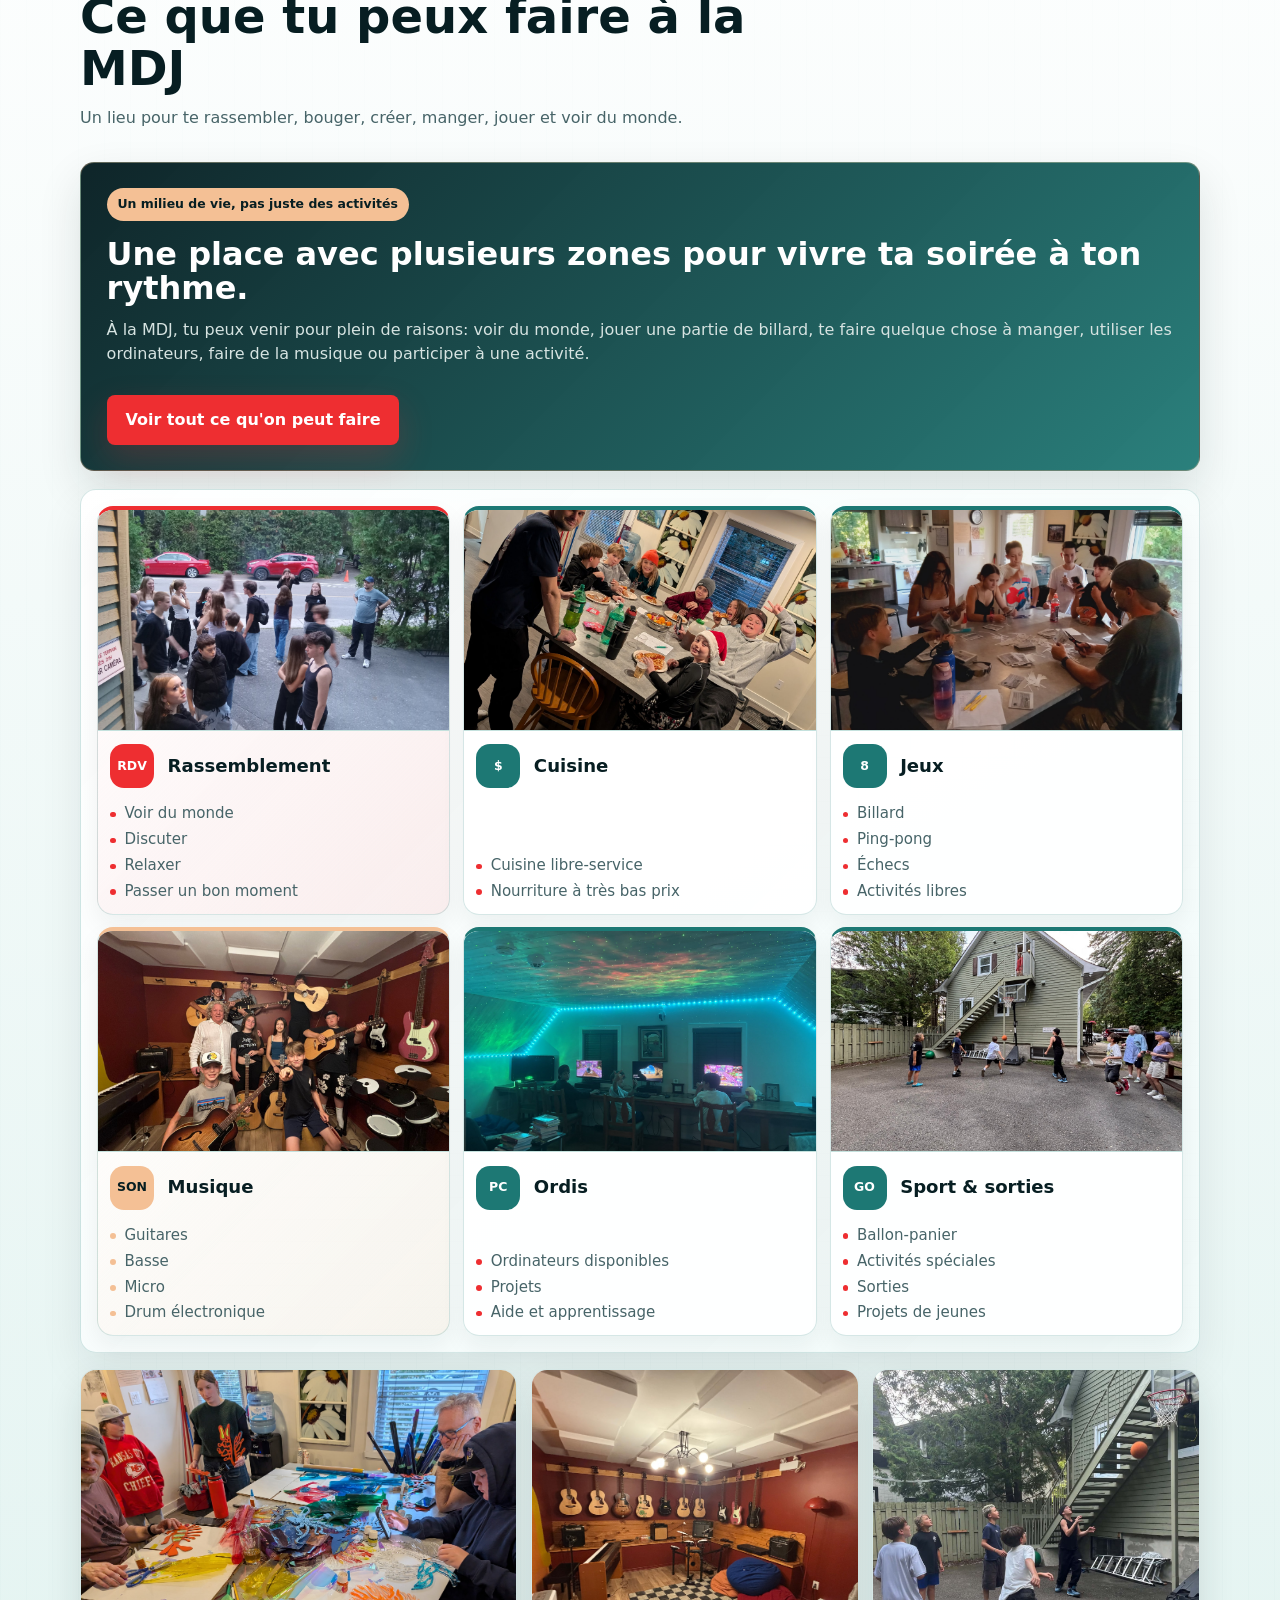
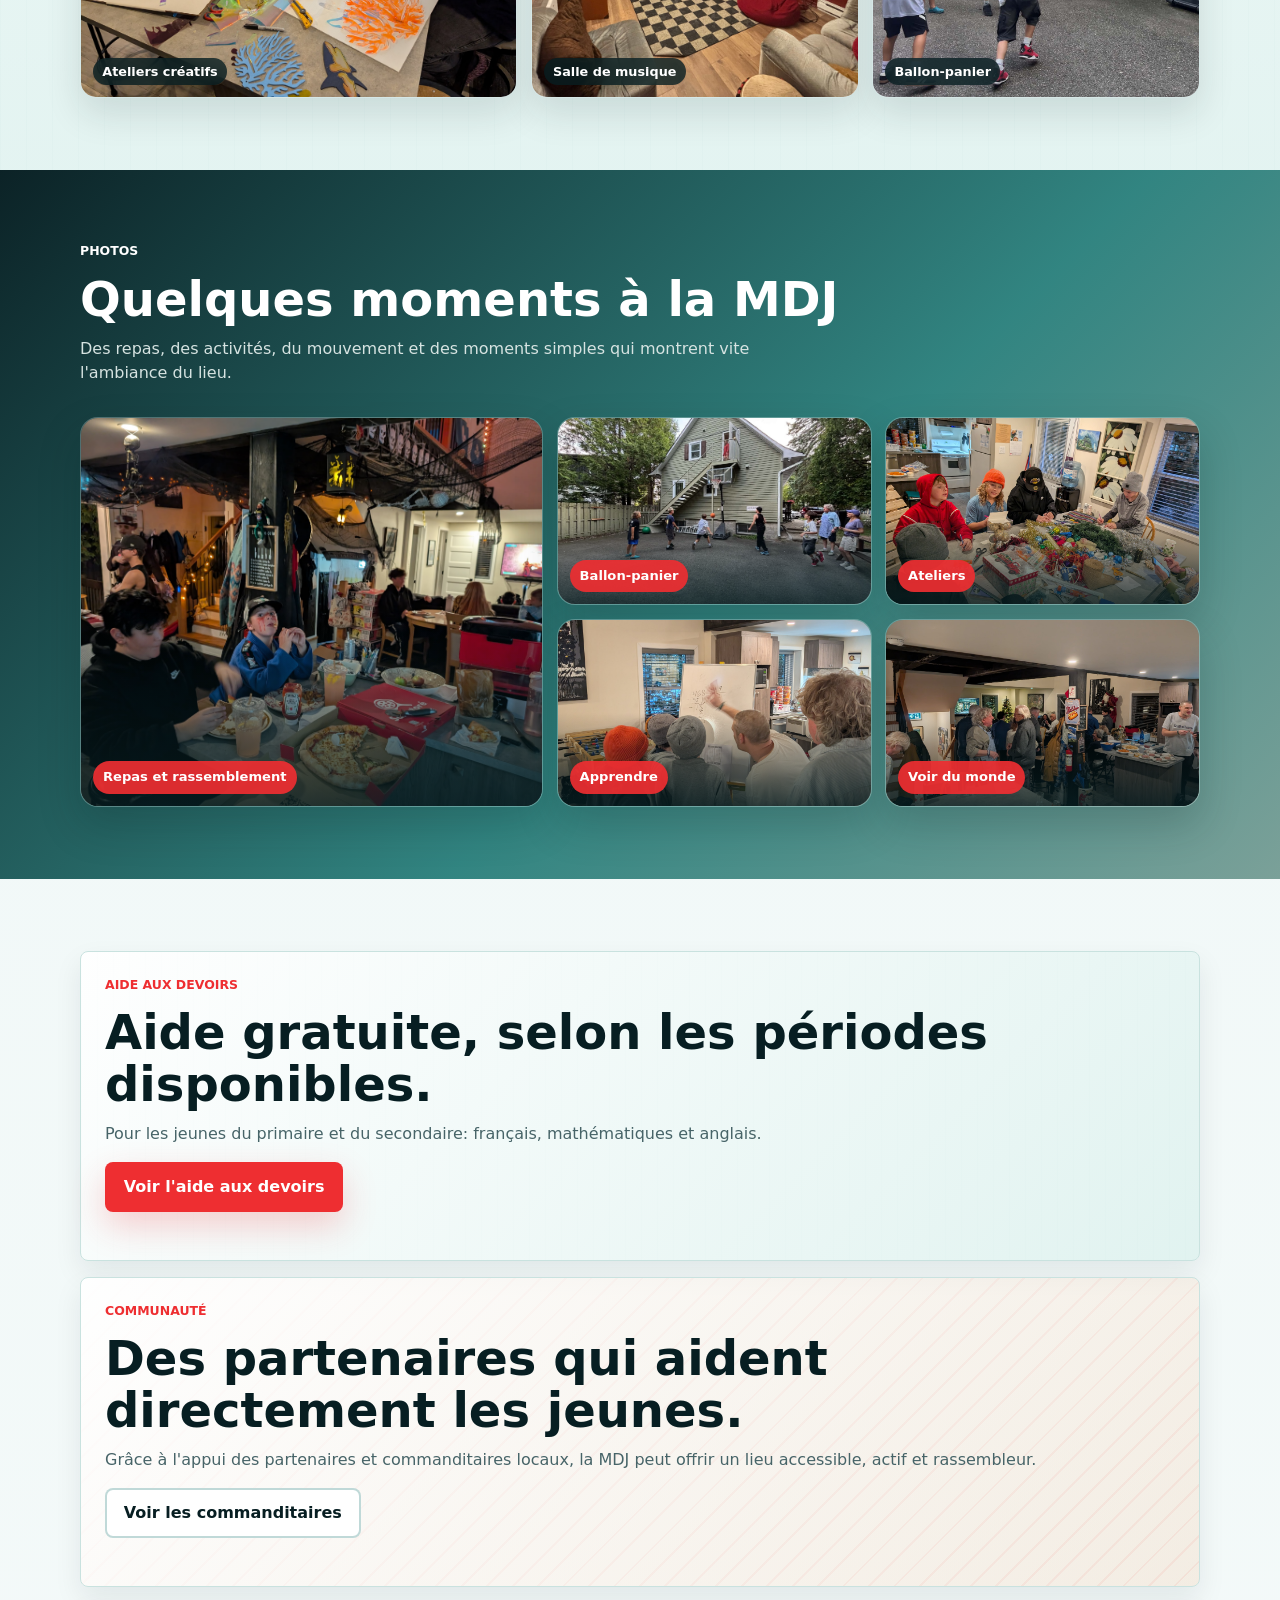
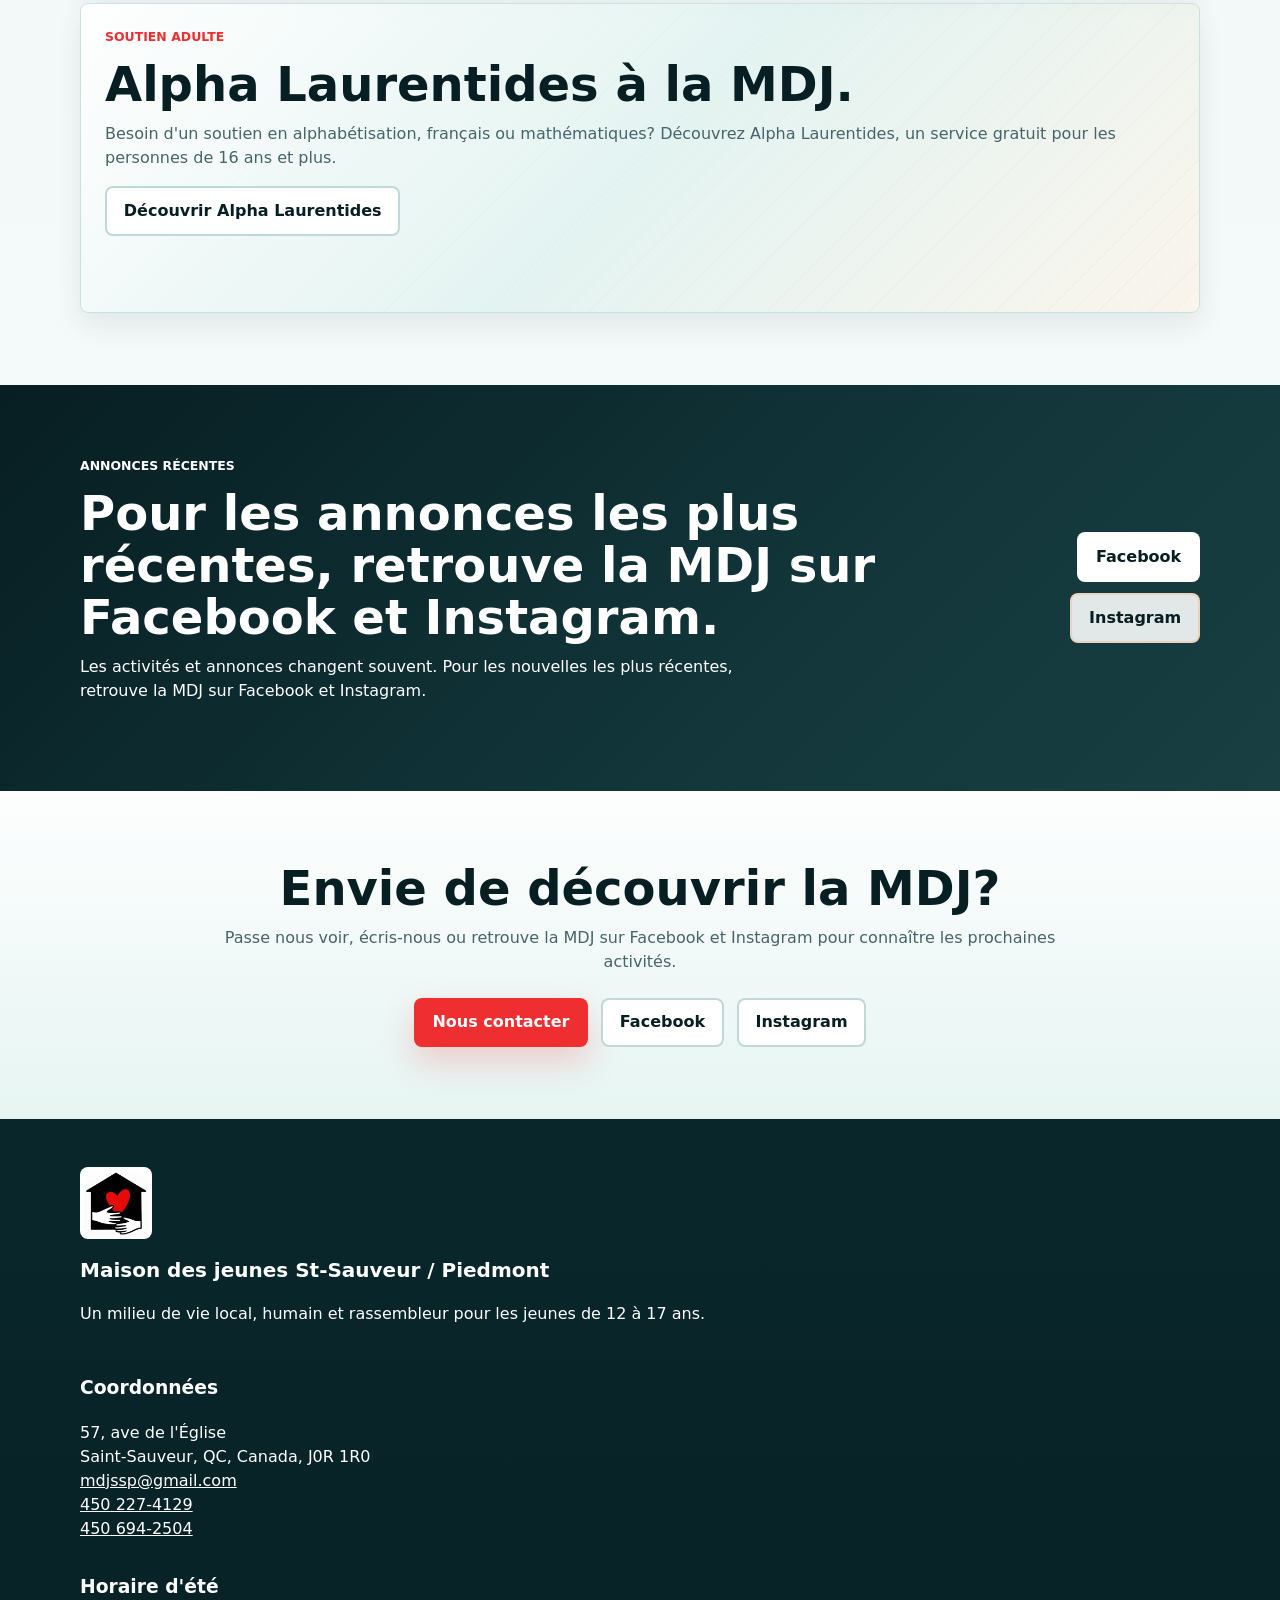
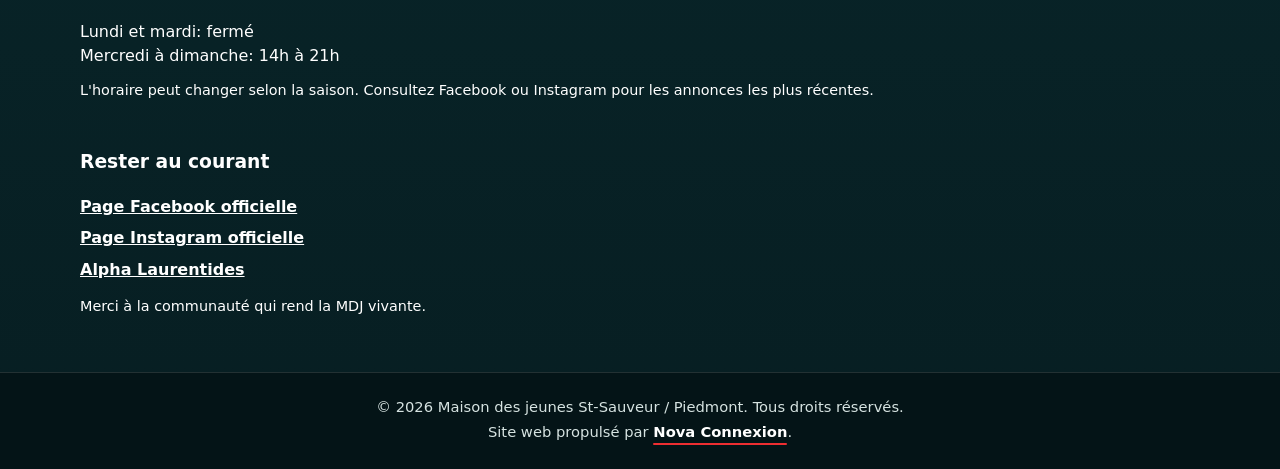
==== commit 0c01e660: "Update computer corner photos" ====
--- a/index.html
+++ b/index.html
@@ -202,8 +202,8 @@
               </article>
 
               <article class="zone-card">
-                <figure class="zone-photo zone-photo-focus-lower">
-                  <img src="public/images/photos-mdj/aide-devoirs-tableau.jpg" alt="Activité d'aide et d'apprentissage avec tableau blanc" loading="lazy">
+                <figure class="zone-photo">
+                  <img src="public/images/photos-mdj/coin-ordi-jeunes.jpg" alt="Jeunes utilisant les ordinateurs dans le coin ordi de la MDJ" loading="lazy">
                 </figure>
                 <div class="zone-card-head">
                   <span class="zone-icon" aria-hidden="true">PC</span>
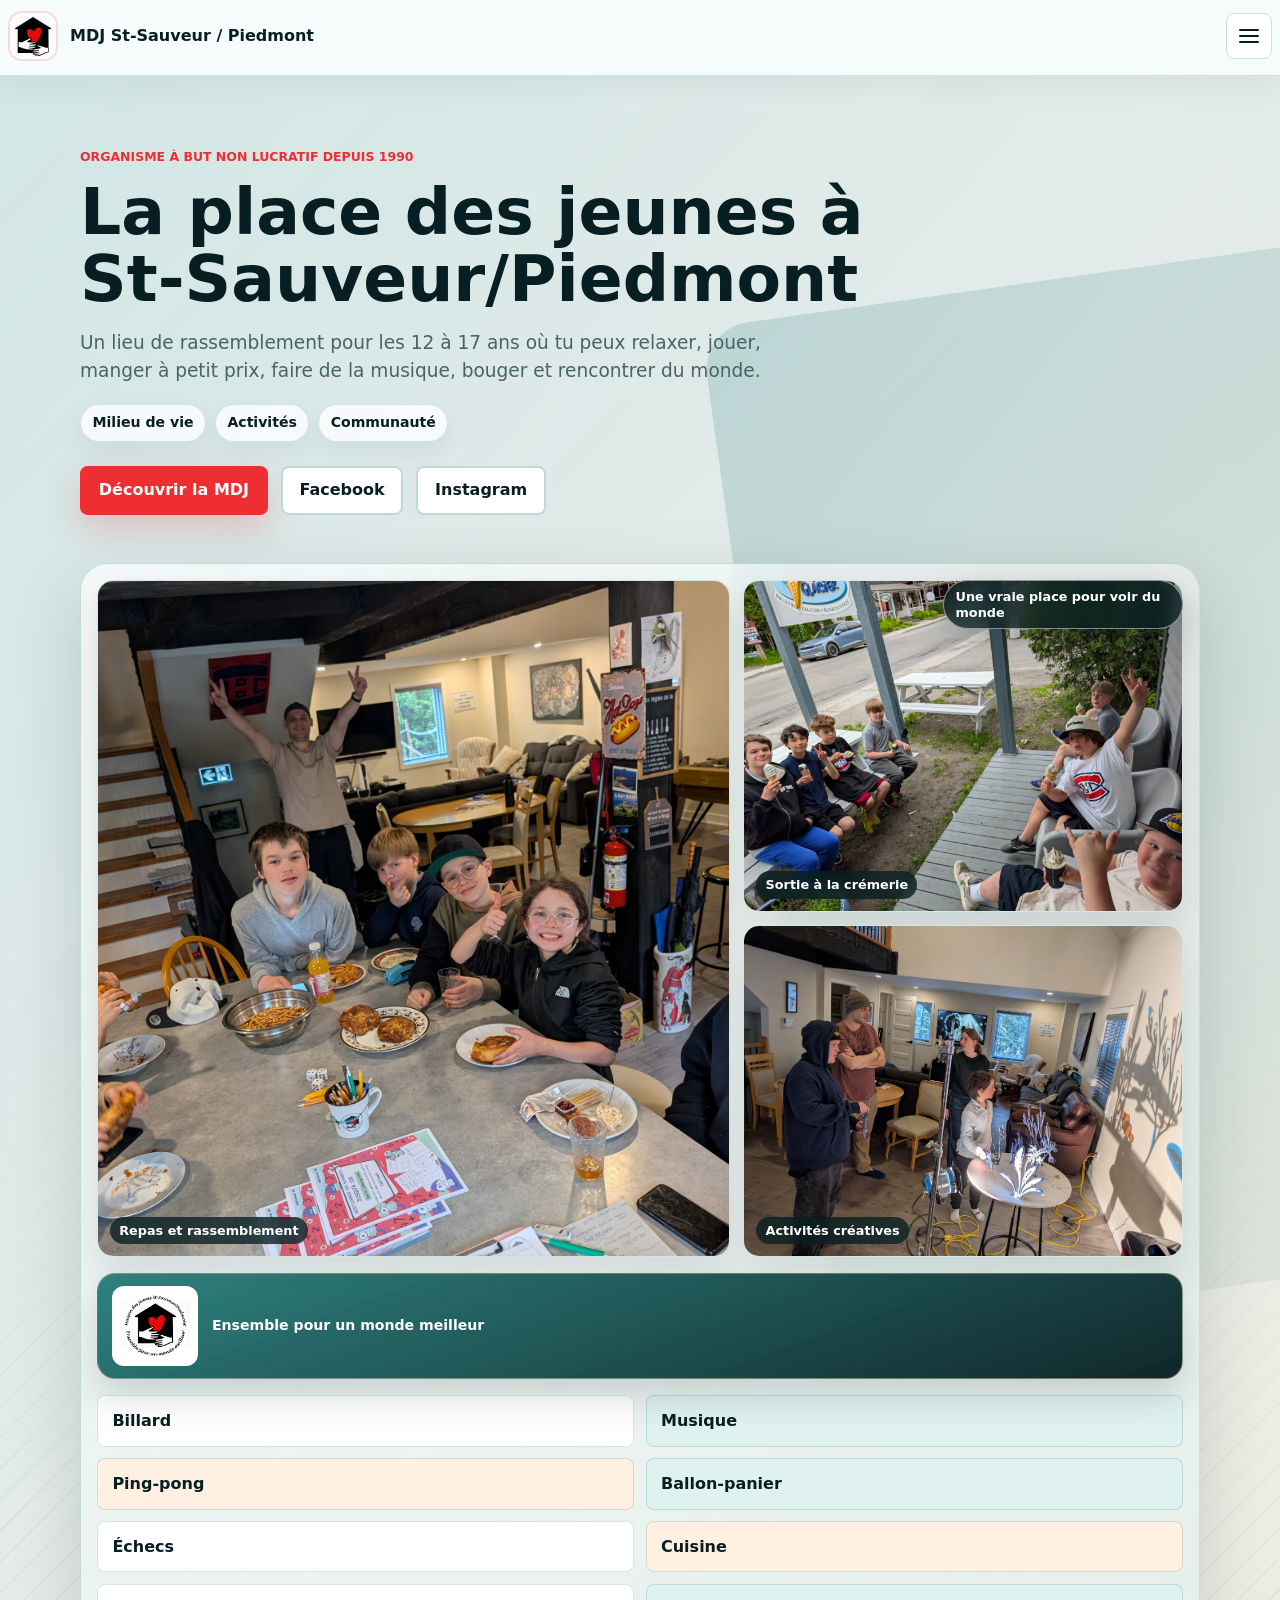
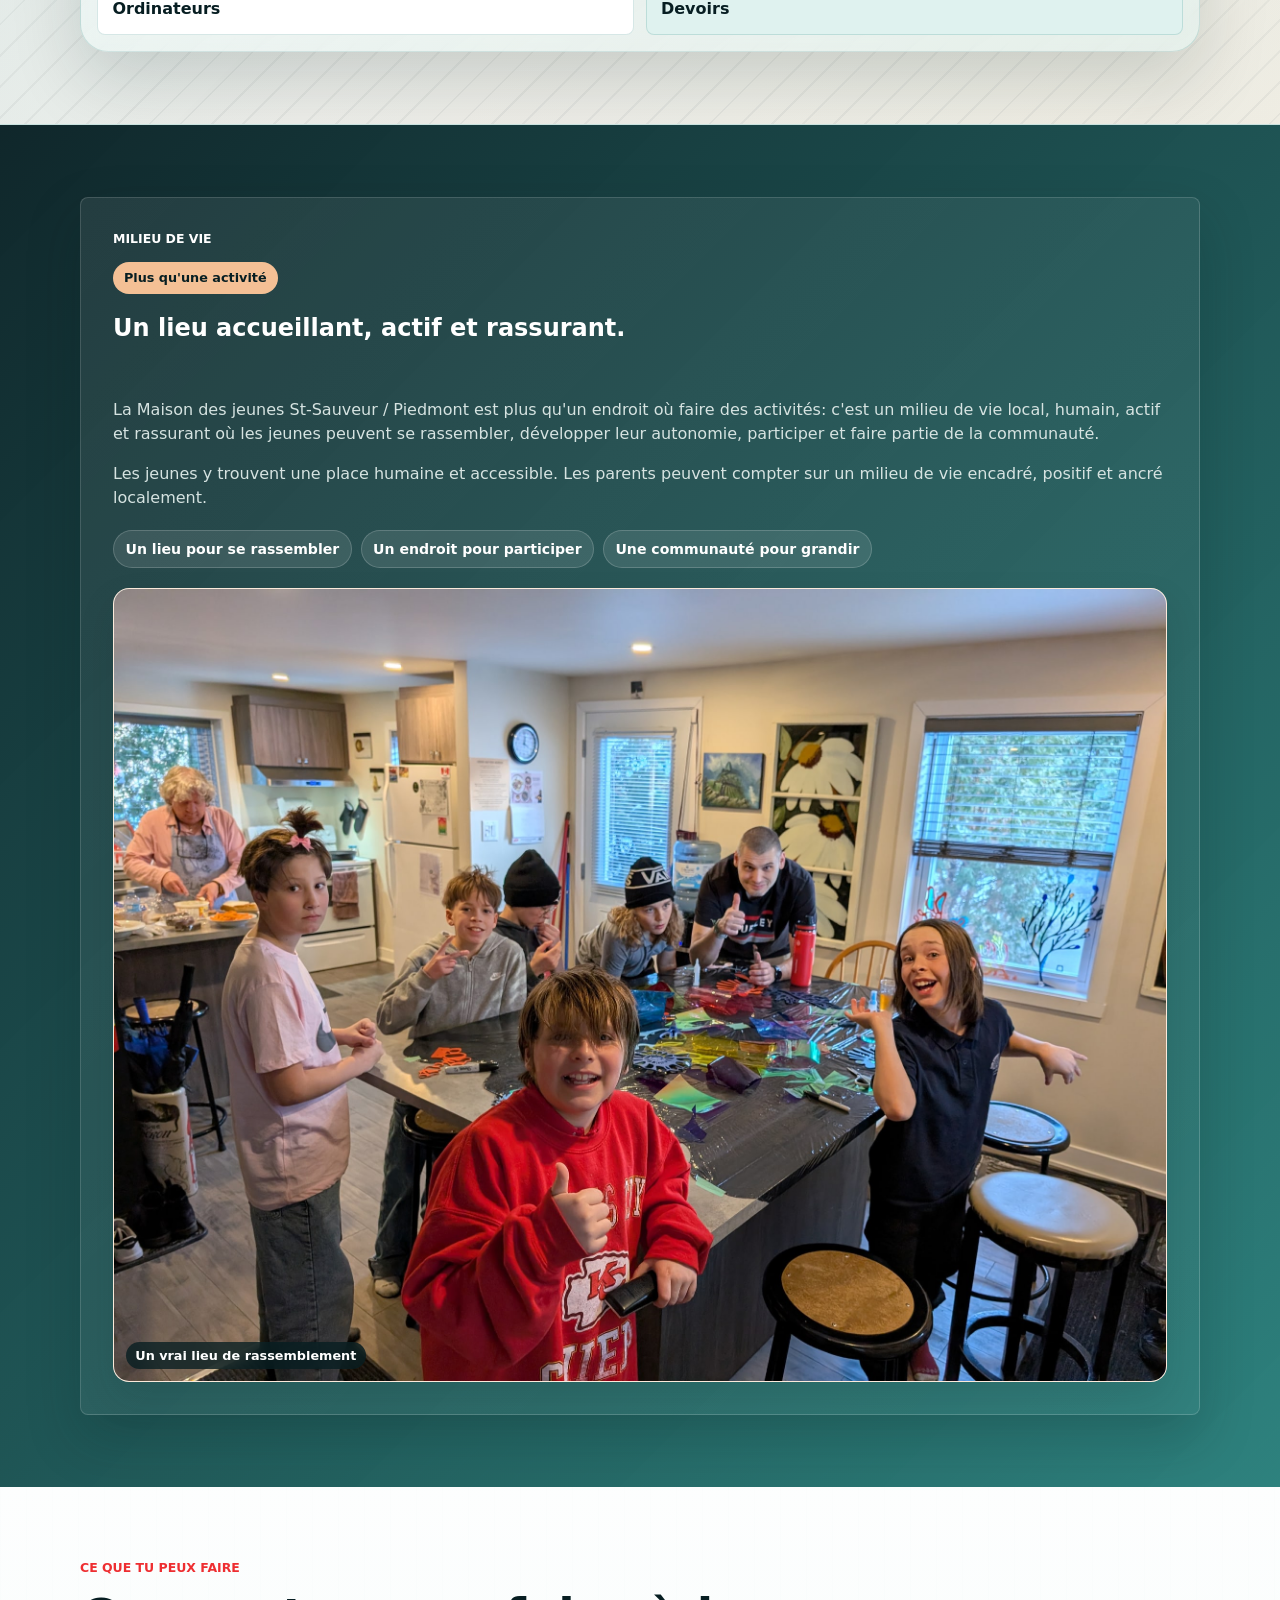
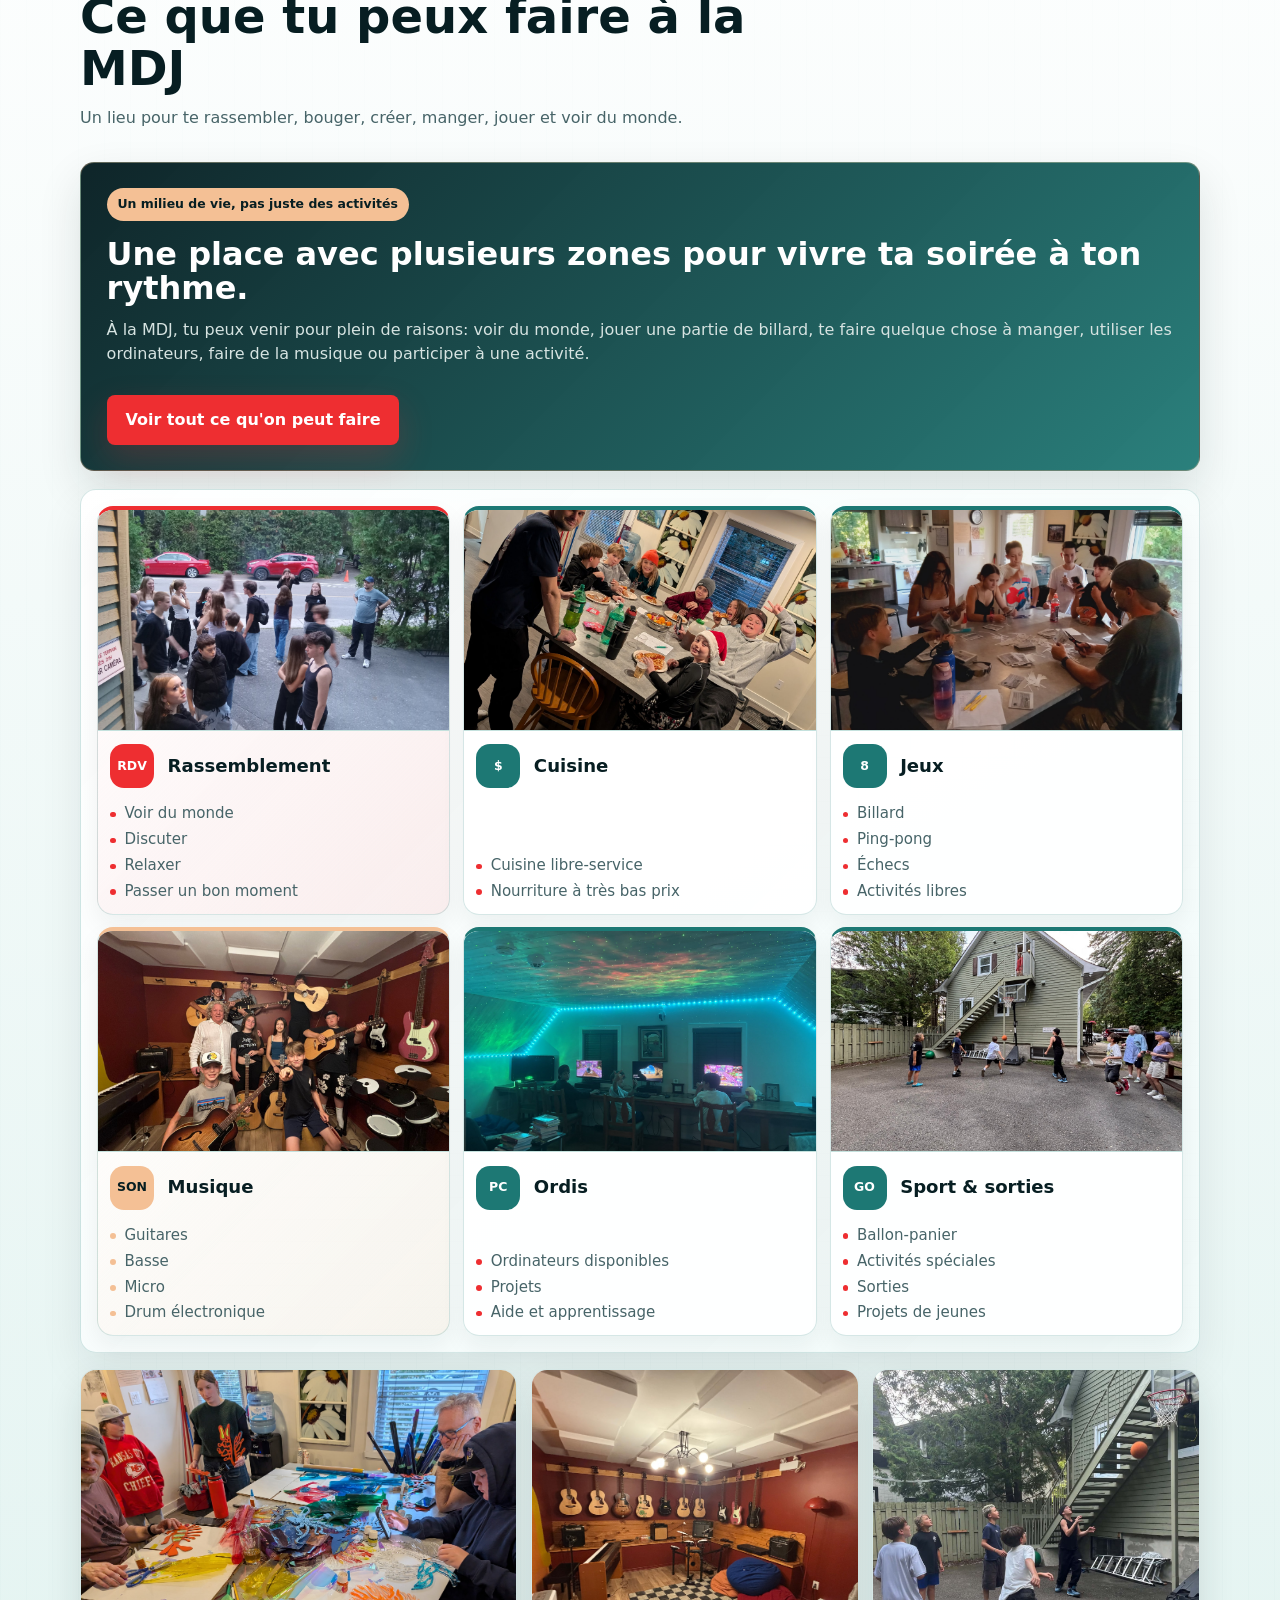
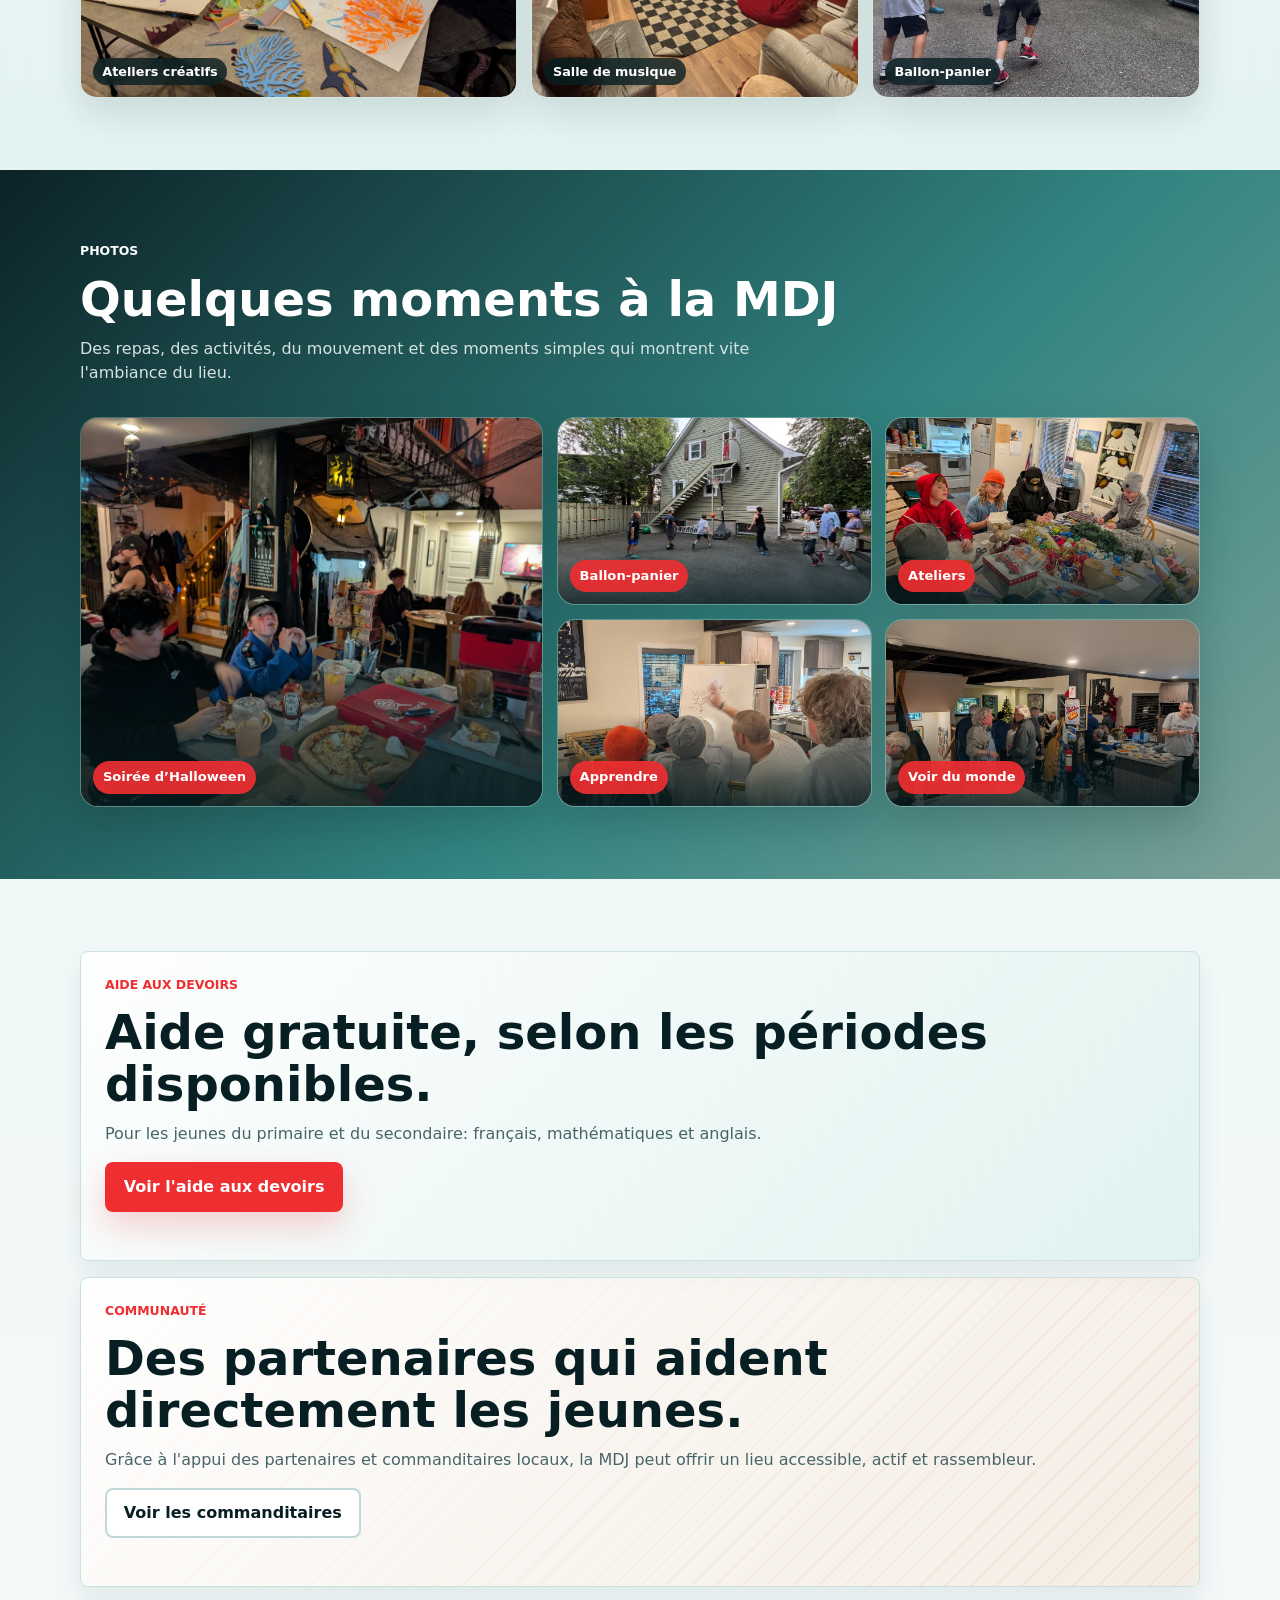
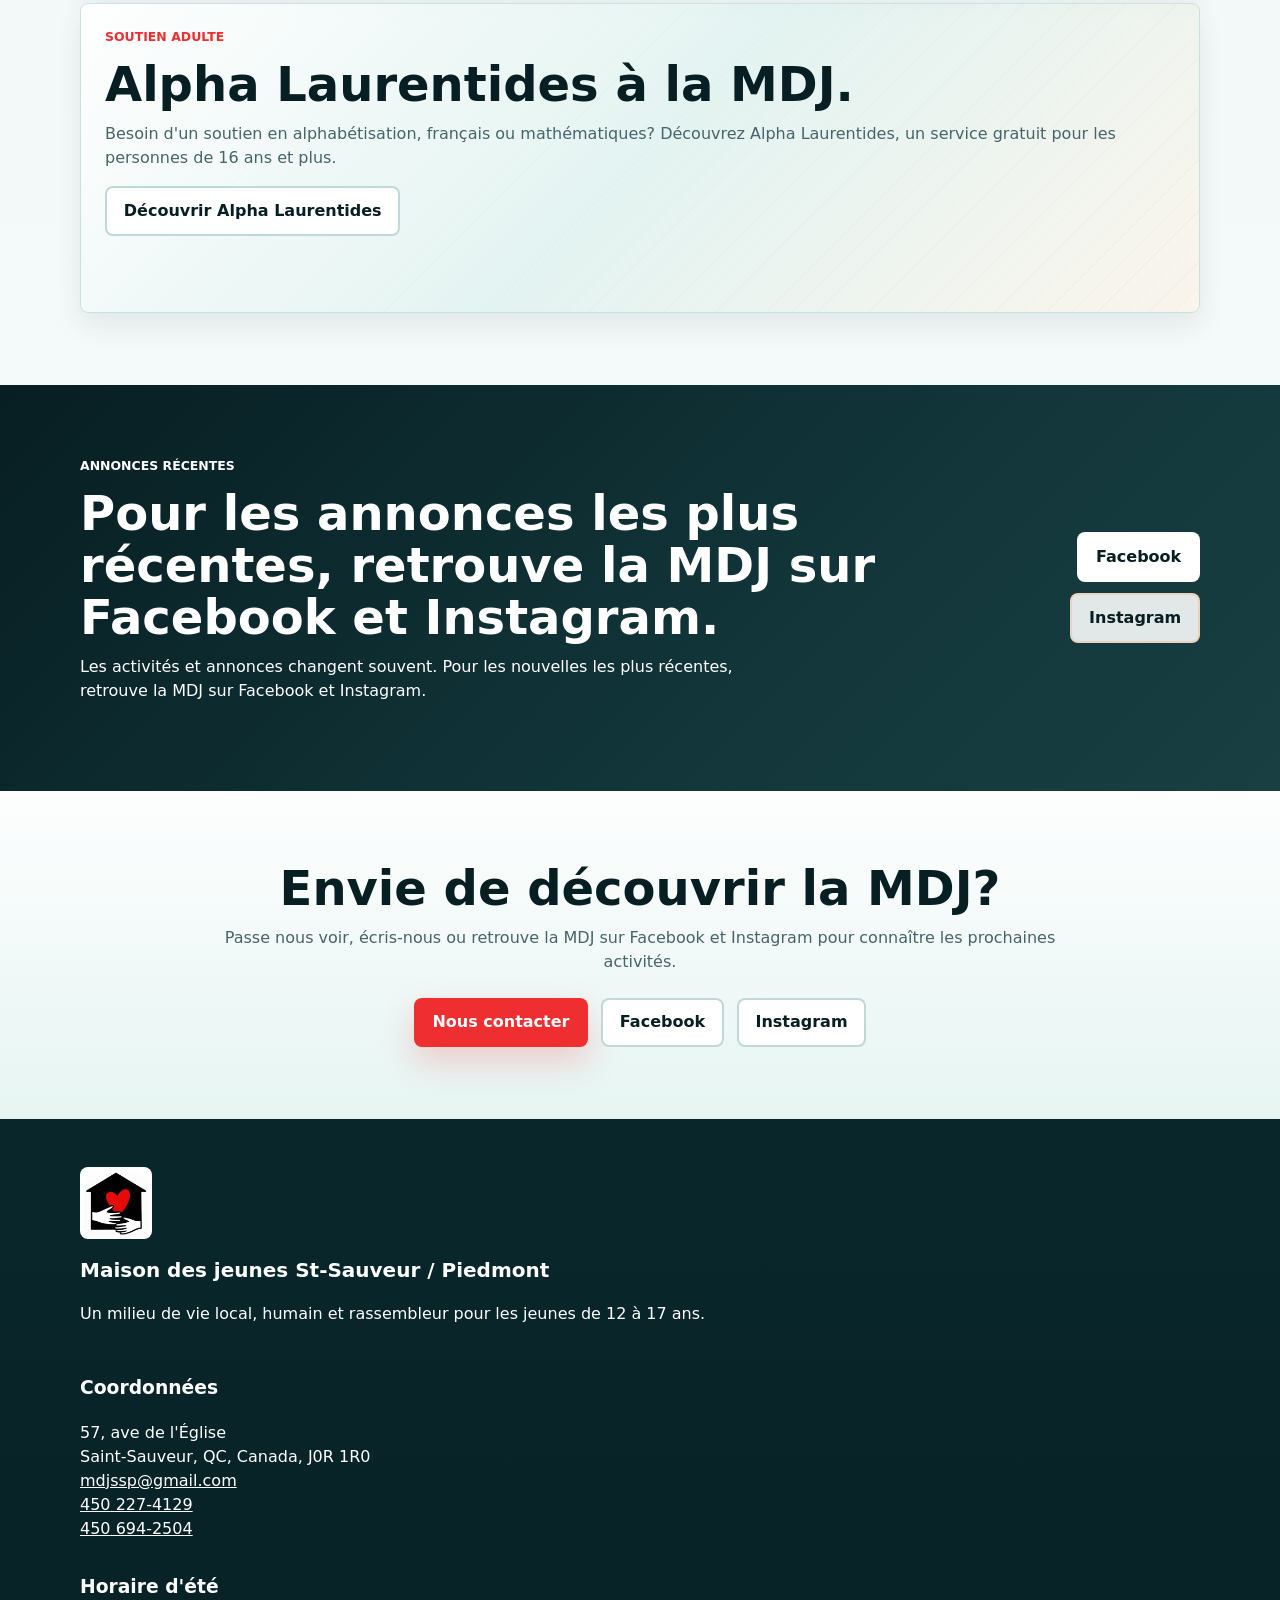
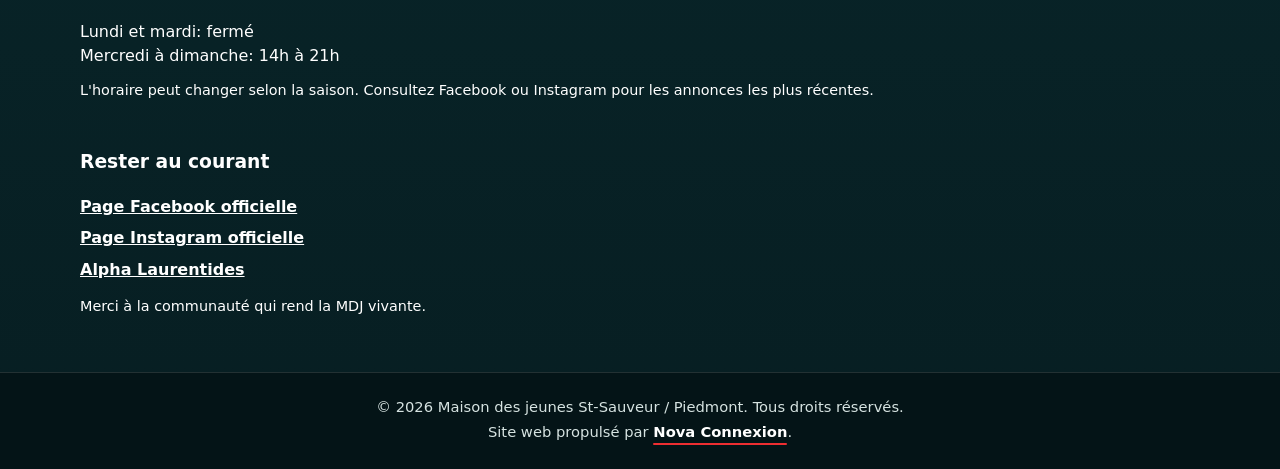
==== commit 10bb320c: "Update Halloween photo caption" ====
--- a/index.html
+++ b/index.html
@@ -261,7 +261,7 @@
           <div class="moments-mosaic" aria-label="Quelques photos de la vie à la MDJ">
             <figure class="moment-card moment-card-large">
               <img src="public/images/photos-mdj/mdj-halloween-repas.jpg" alt="Jeunes réunis autour d'un repas et d'une activité à la MDJ" loading="lazy">
-              <figcaption>Repas et rassemblement</figcaption>
+              <figcaption>Soirée d’Halloween</figcaption>
             </figure>
             <figure class="moment-card">
               <img src="public/images/photos-mdj/ballon-panier-action-1.jpg" alt="Jeunes jouant au ballon-panier dans la cour de la MDJ" loading="lazy">
--- a/styles.css
+++ b/styles.css
@@ -1195,6 +1195,34 @@
   background: rgba(7, 30, 34, 0.82);
   font-size: 0.84rem;
   font-weight: 900;
+}
+
+.alpha-logo-card {
+  display: flex;
+  align-items: center;
+  justify-content: center;
+  min-height: clamp(260px, 30vw, 390px);
+  padding: clamp(1.4rem, 4vw, 2.4rem) clamp(1.25rem, 4vw, 2.2rem) clamp(3.25rem, 5vw, 4rem);
+  background:
+    radial-gradient(circle at 82% 18%, rgba(244, 192, 149, 0.22), transparent 34%),
+    linear-gradient(135deg, rgba(255, 255, 255, 0.98), rgba(223, 242, 239, 0.82));
+}
+
+.alpha-logo-card::after {
+  display: none;
+}
+
+.alpha-logo-card img {
+  width: min(100%, 360px);
+  height: auto;
+  max-height: 270px;
+  object-fit: contain;
+}
+
+.alpha-logo-card figcaption {
+  color: var(--ink);
+  background: rgba(255, 255, 255, 0.92);
+  box-shadow: 0 10px 24px rgba(7, 30, 34, 0.1);
 }
 
 .alpha-hero {
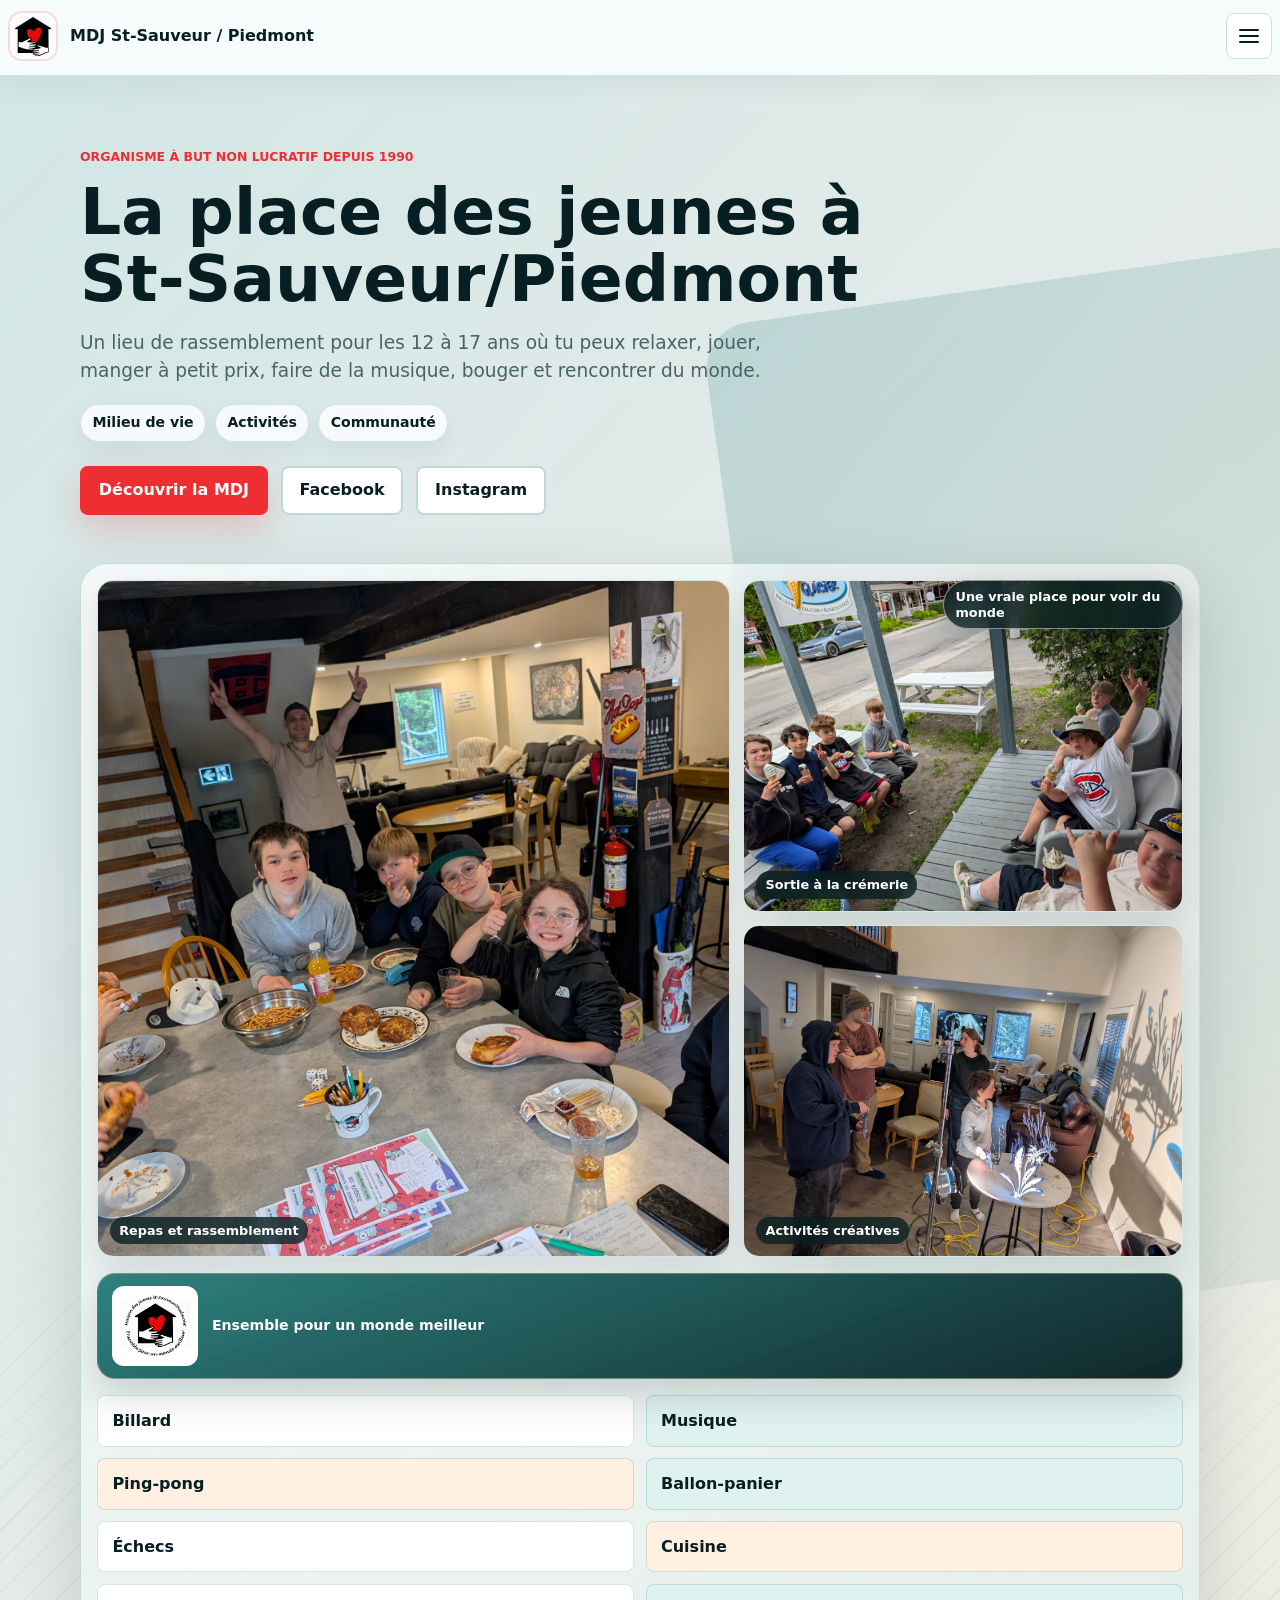
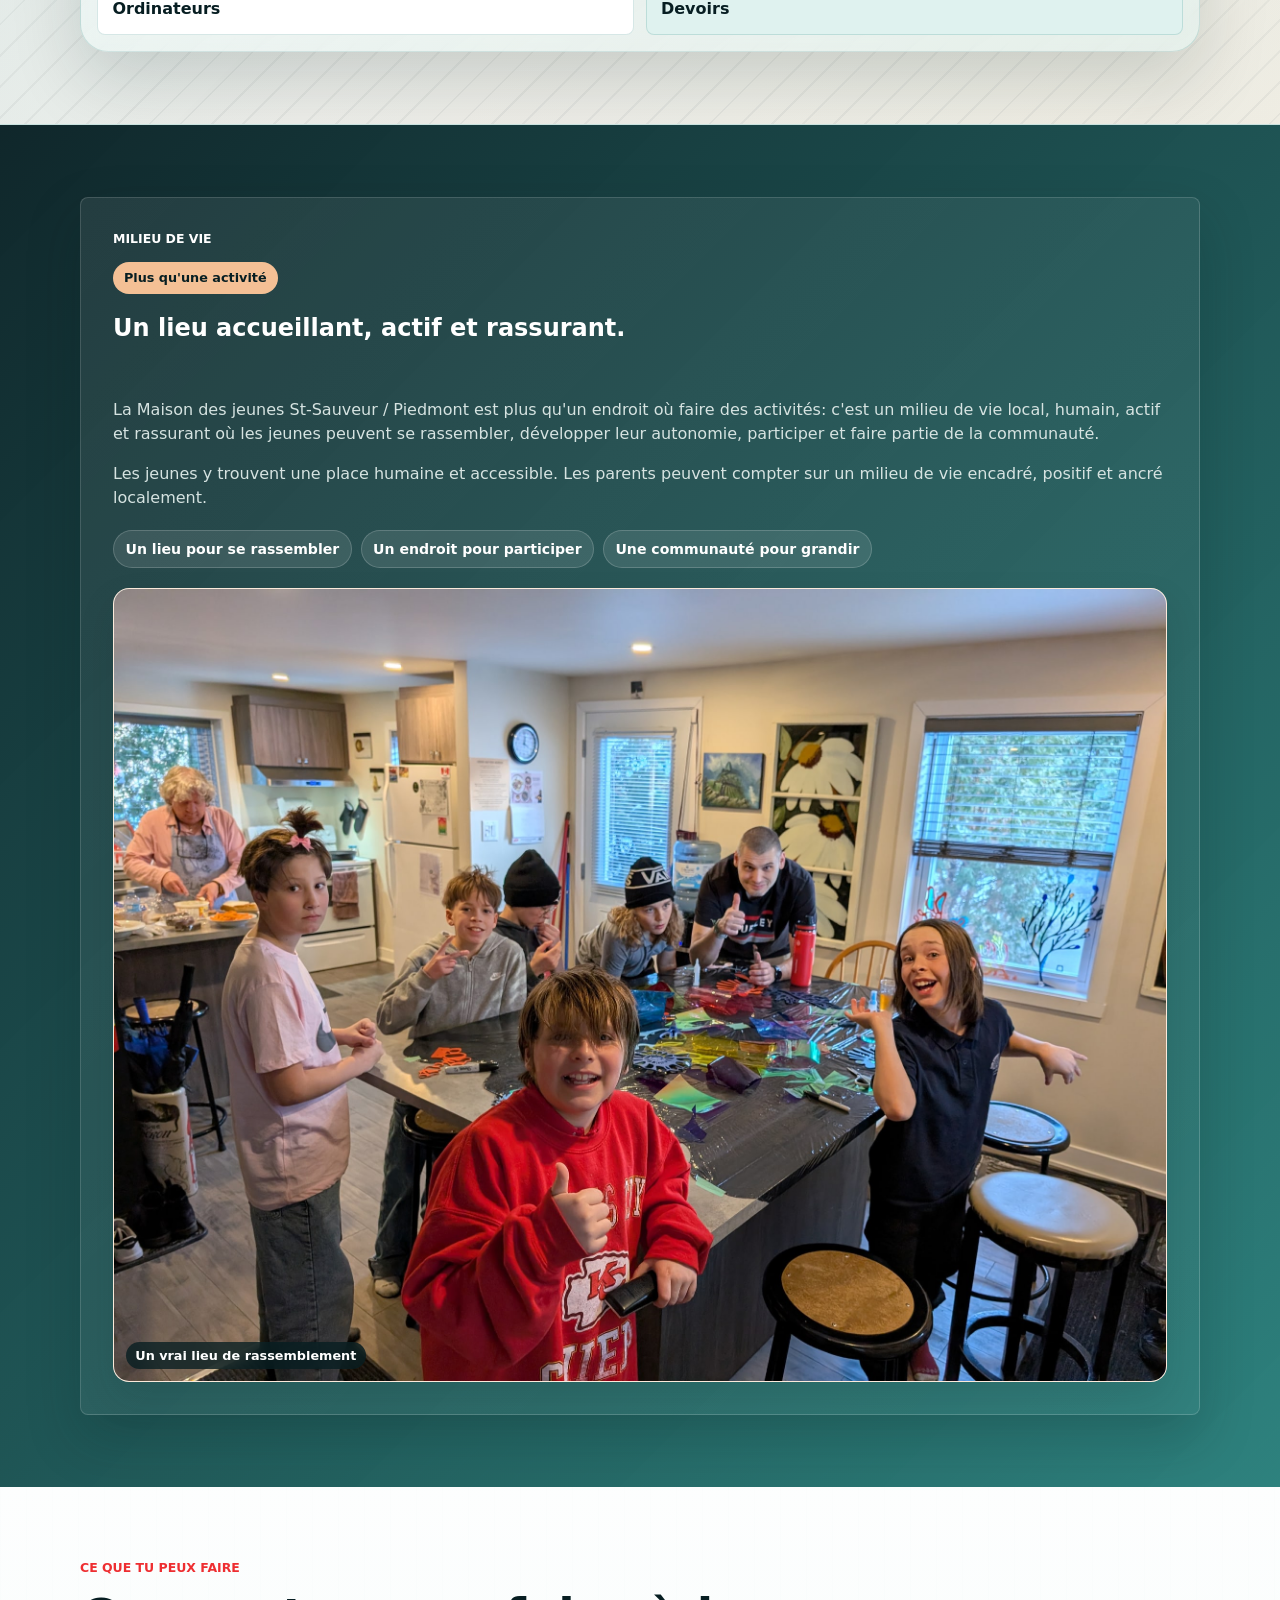
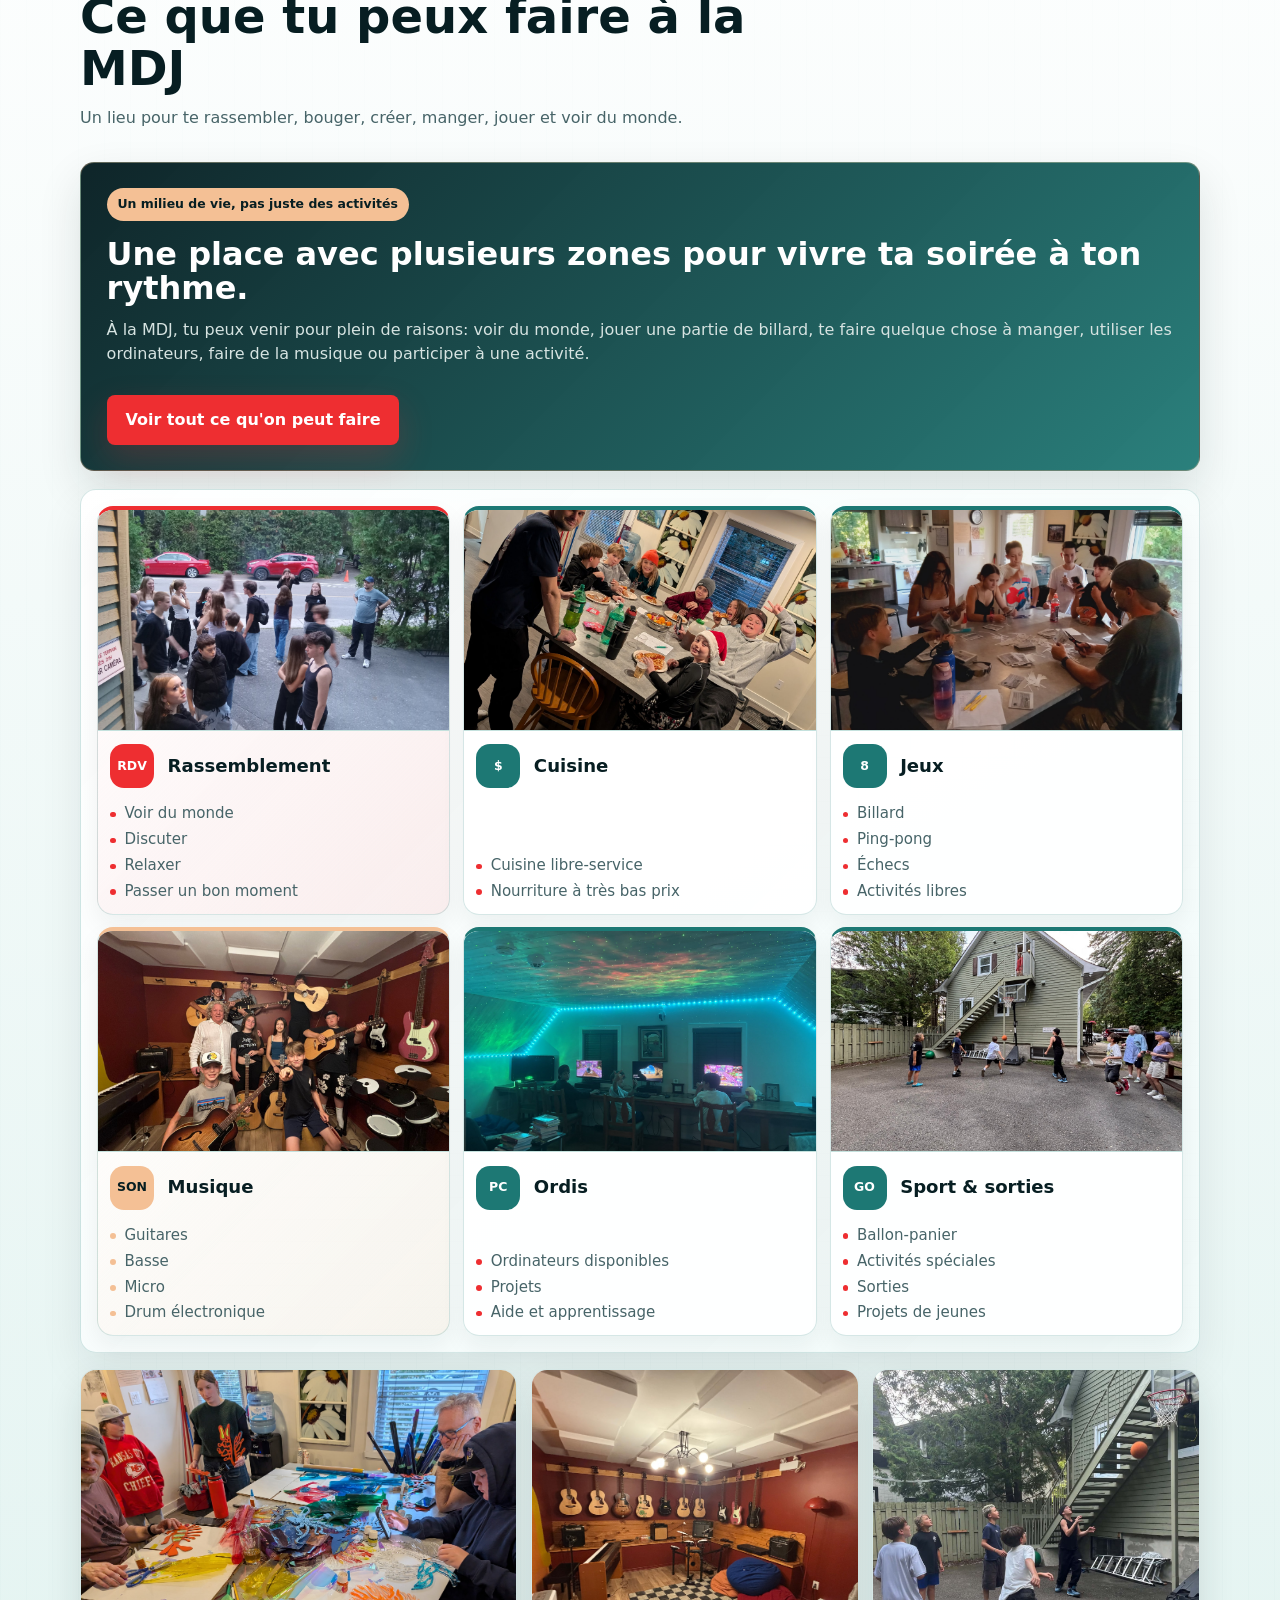
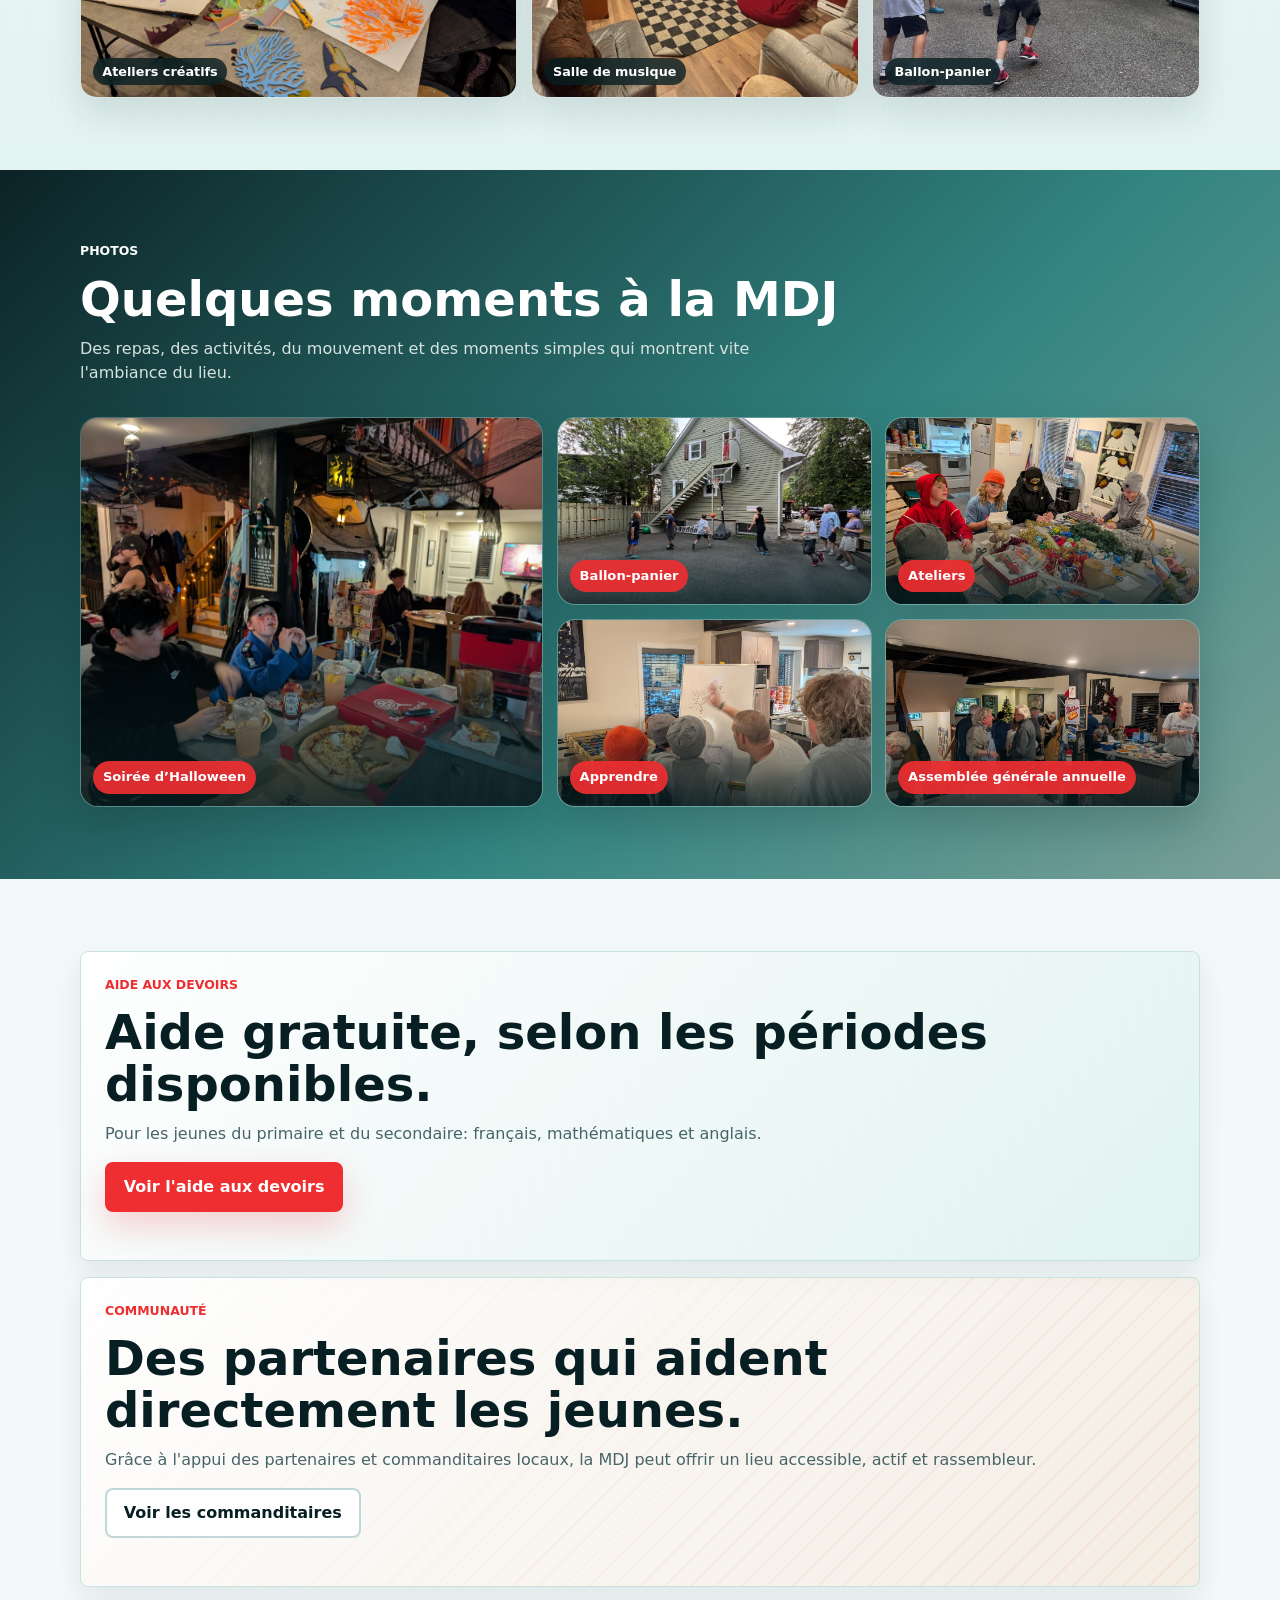
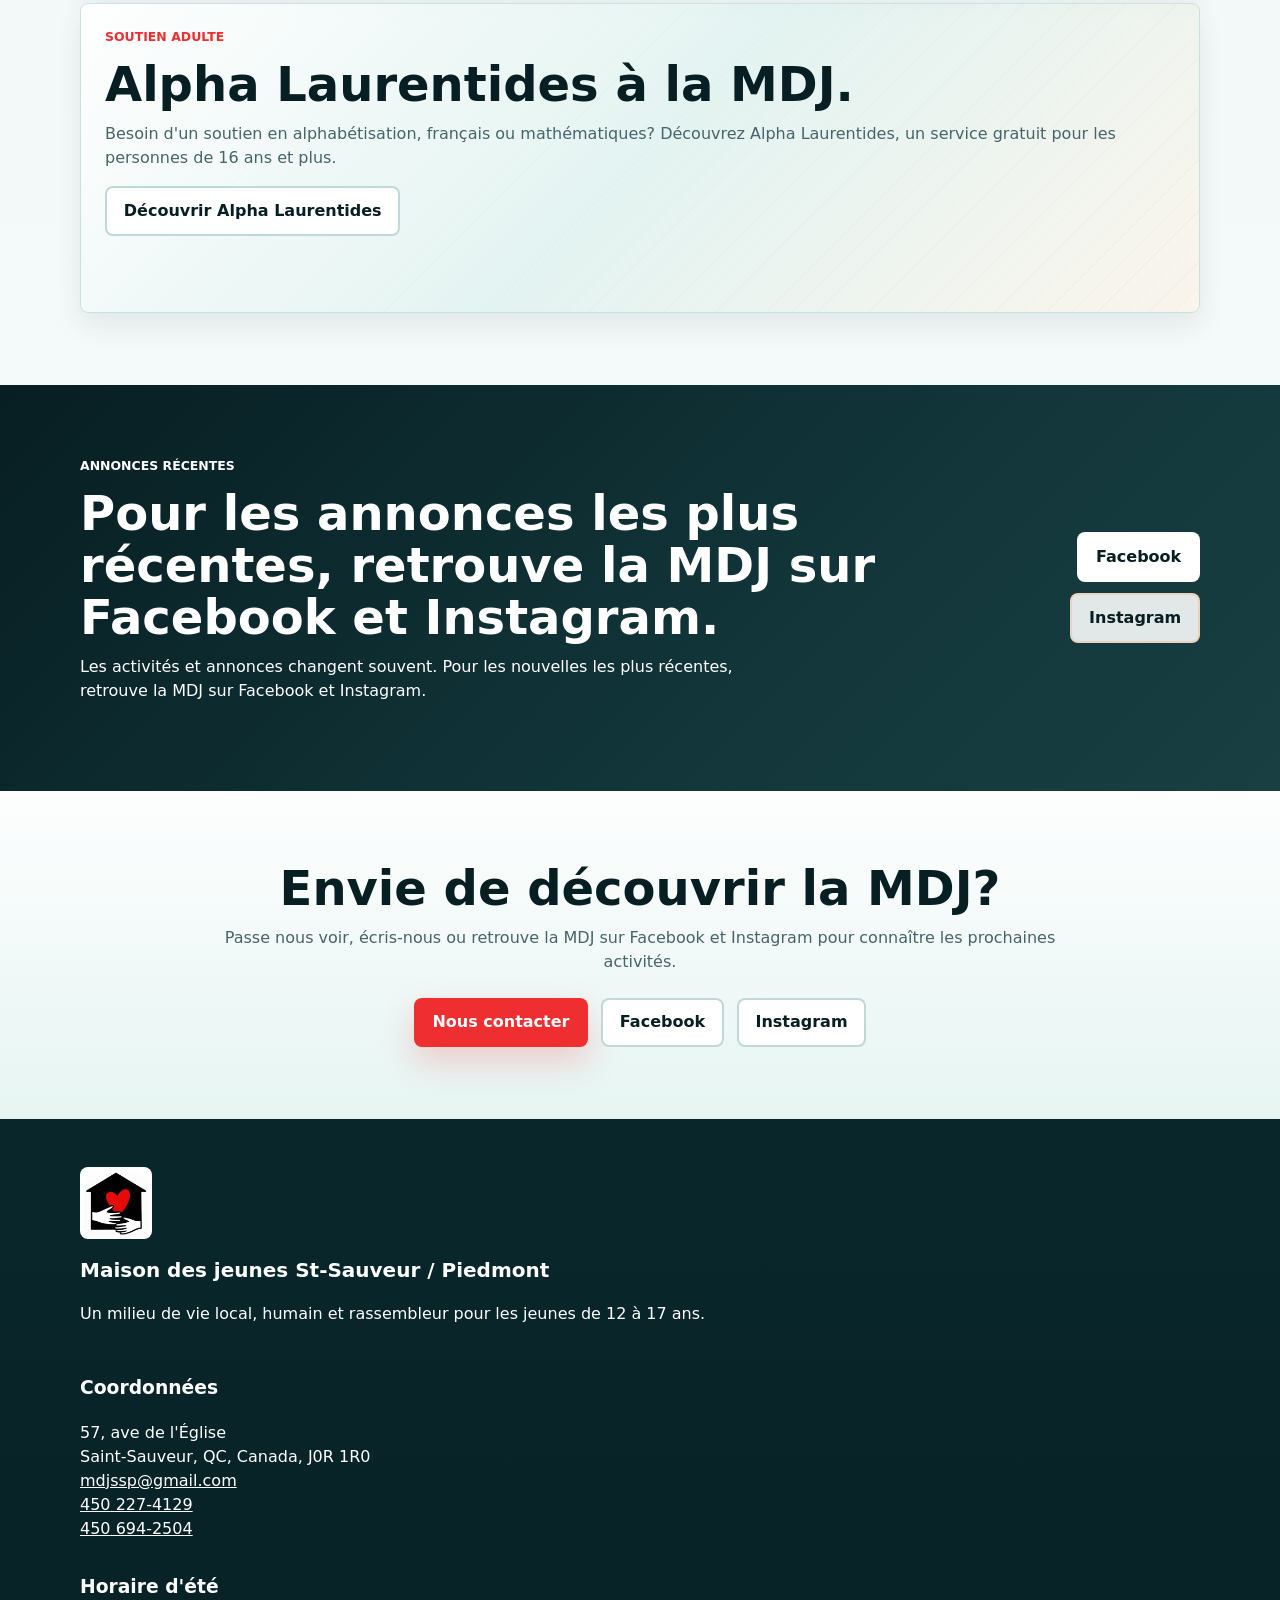
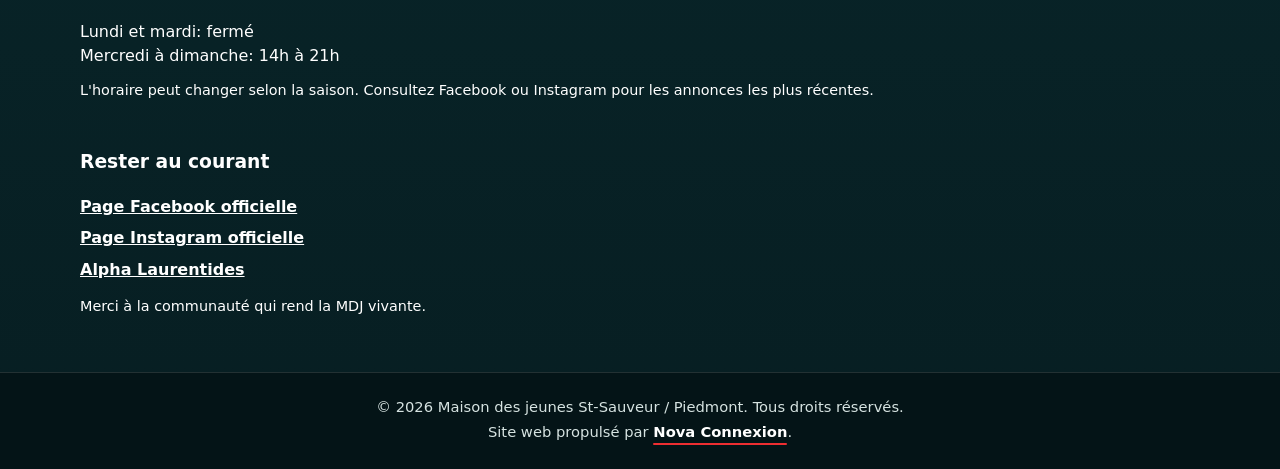
==== commit 4aafc80e: "Update annual assembly photo caption" ====
--- a/index.html
+++ b/index.html
@@ -277,7 +277,7 @@
             </figure>
             <figure class="moment-card">
               <img src="public/images/photos-mdj/mdj-soiree-communautaire.jpg" alt="Moment de rassemblement communautaire à la MDJ" loading="lazy">
-              <figcaption>Voir du monde</figcaption>
+              <figcaption>Assemblée générale annuelle</figcaption>
             </figure>
           </div>
         </div>
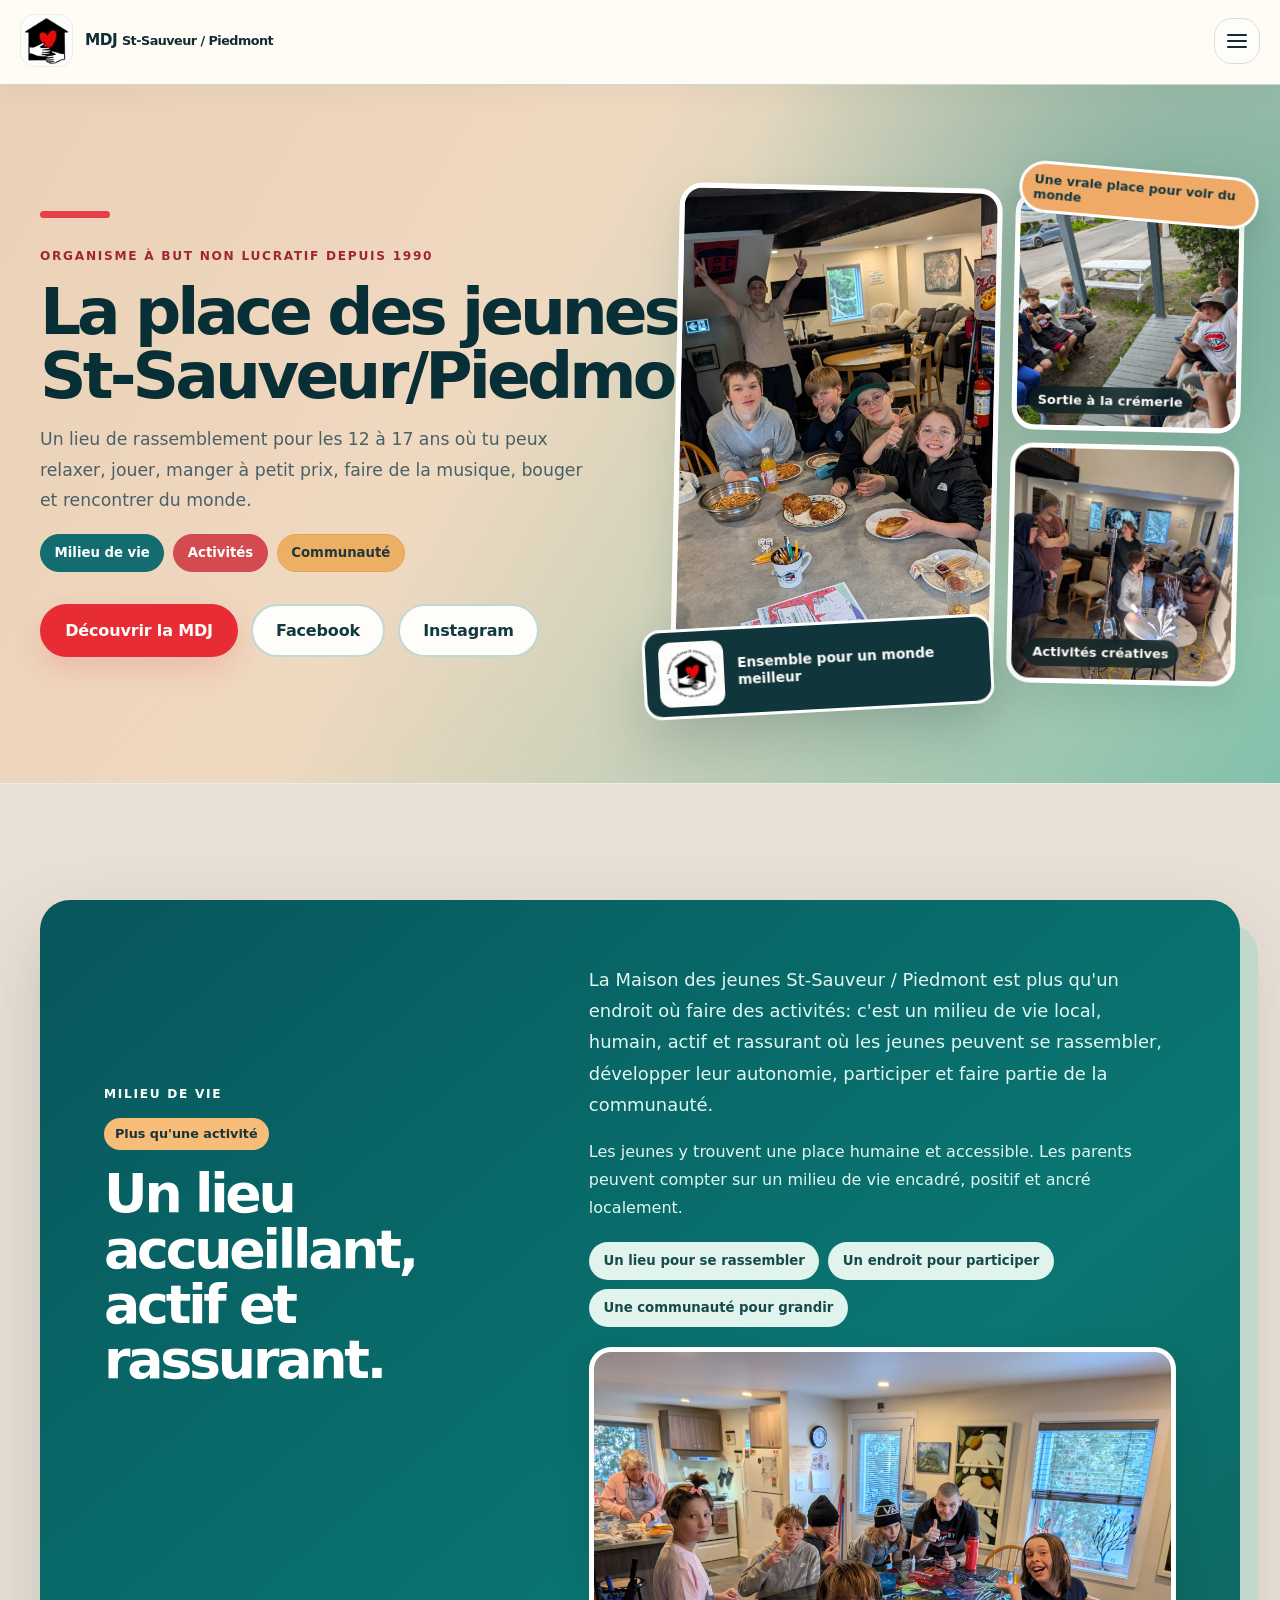
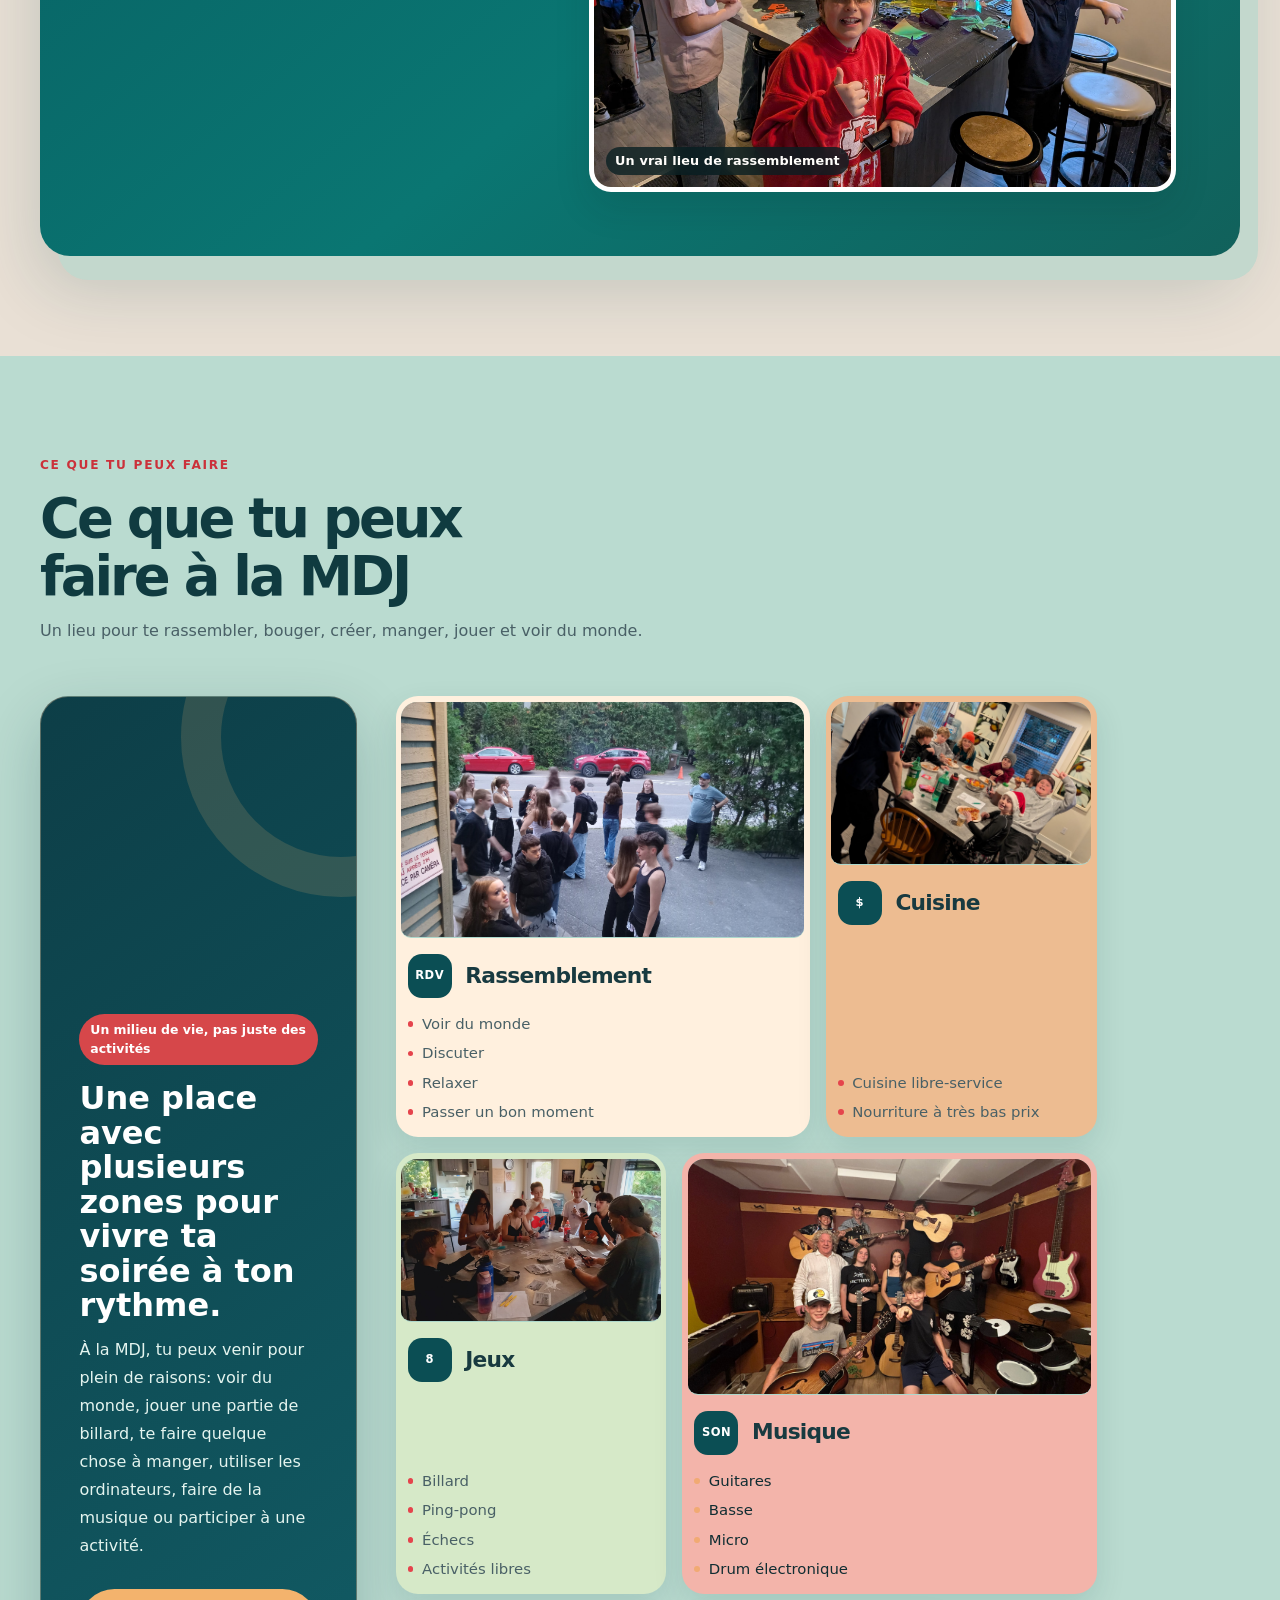
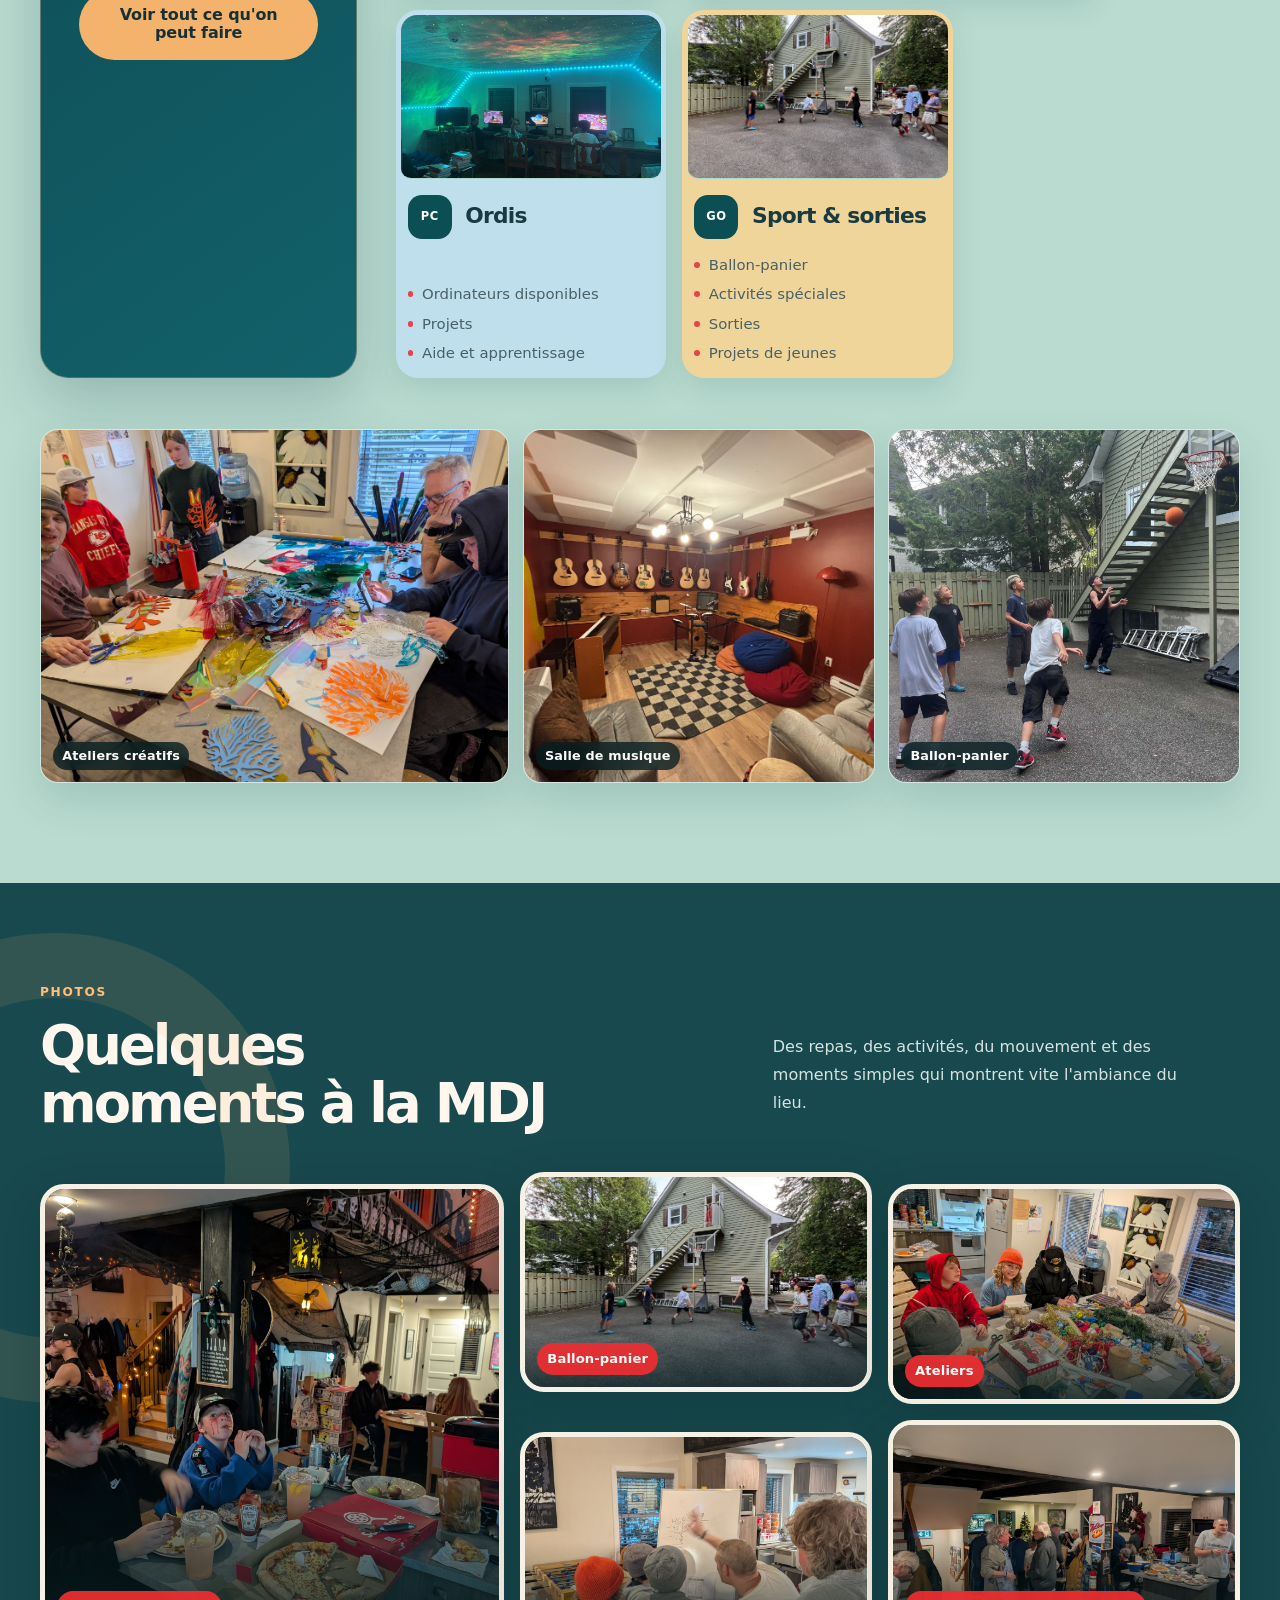
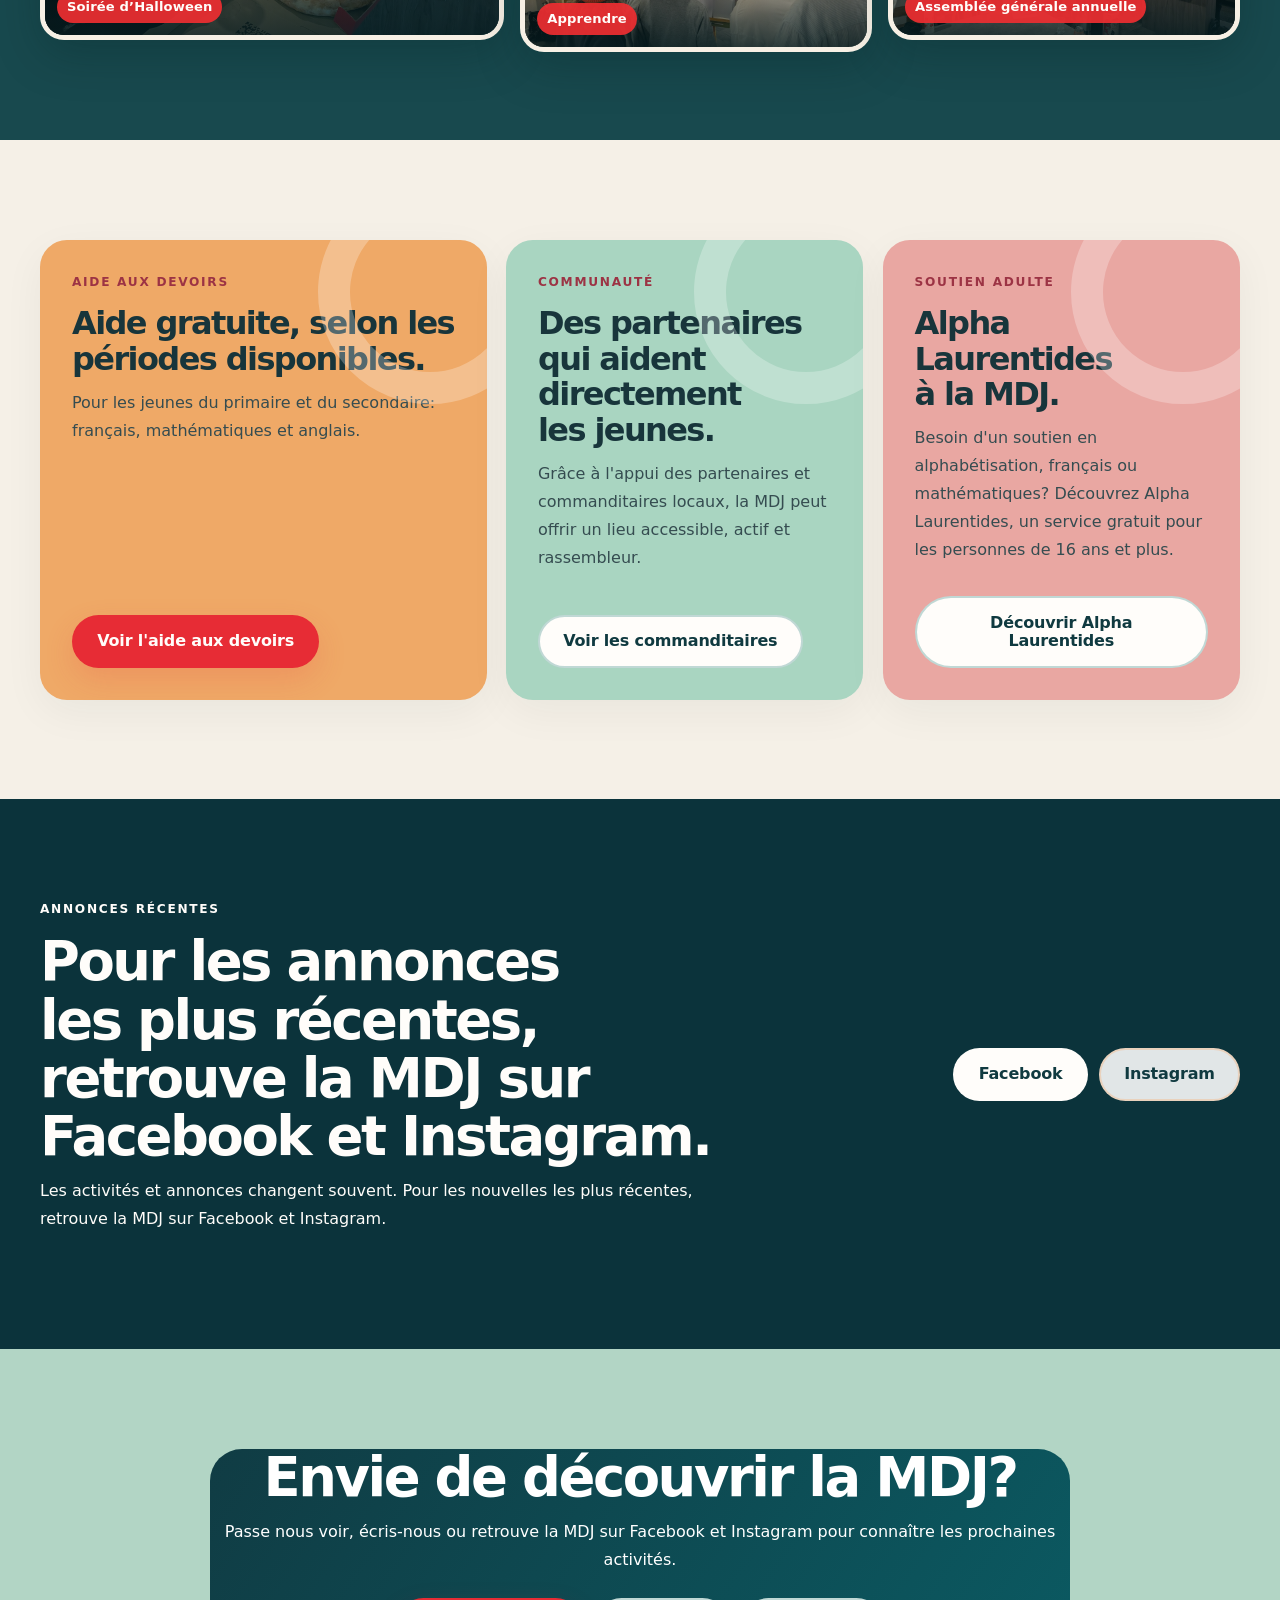
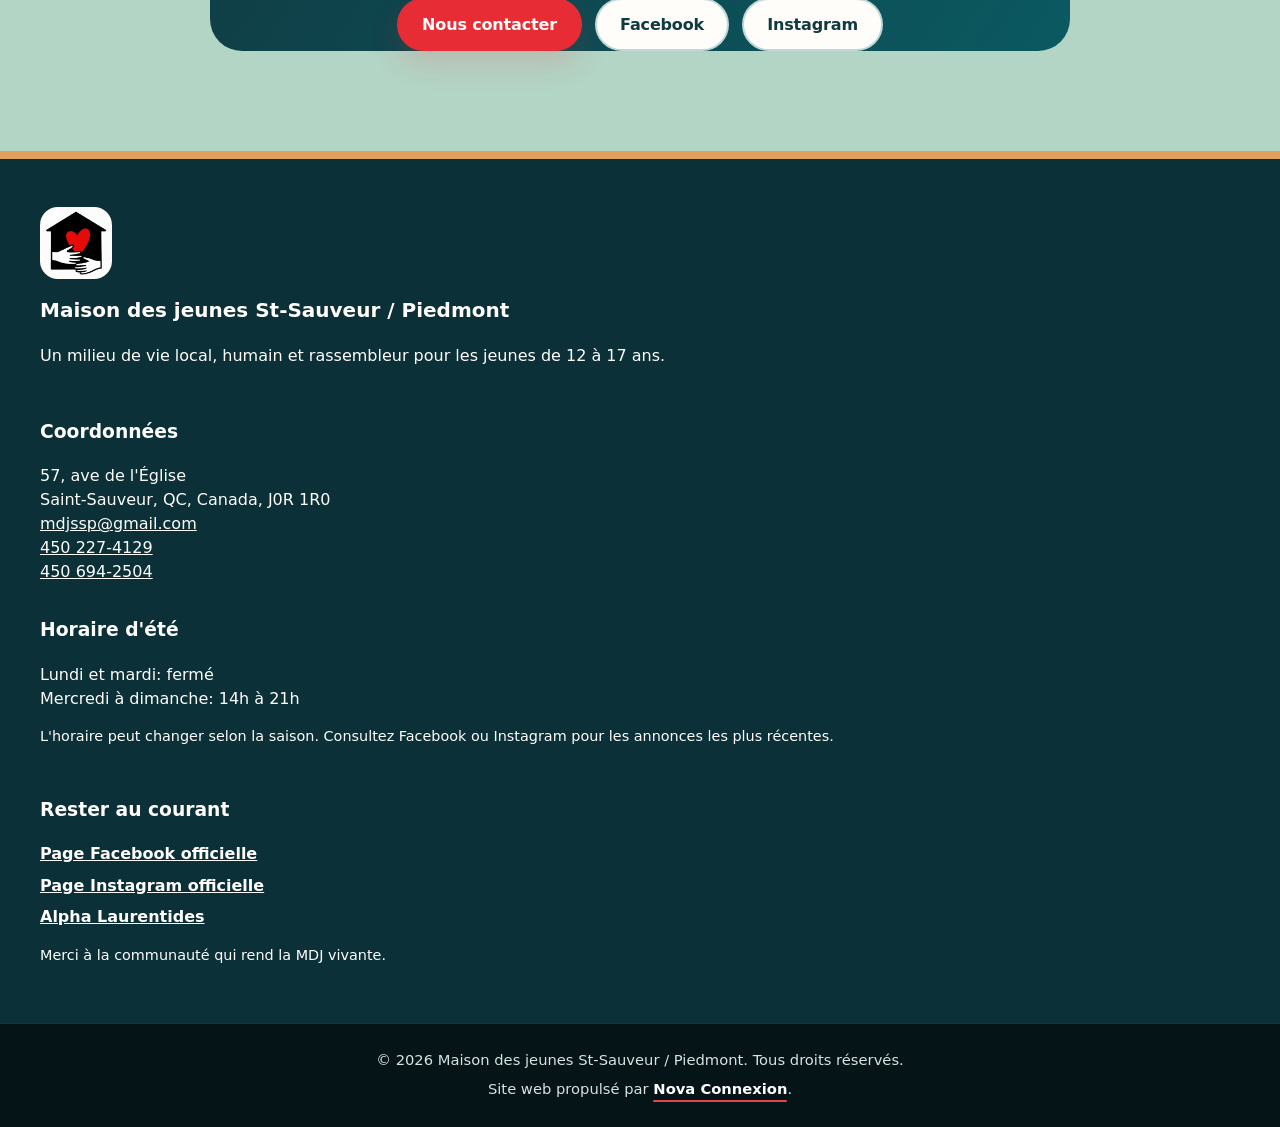
==== commit 5d976e28: "Refresh premium MDJ navigation structure" ====
--- a/index.html
+++ b/index.html
@@ -14,31 +14,34 @@
 
     <header class="site-header">
       <nav class="nav-shell" aria-label="Navigation principale">
-        <a class="brand" href="index.html" aria-label="MDJ St-Sauveur / Piedmont - accueil">
+        <a class="brand" href="index.html" aria-label="MDJ St-Sauveur / Piedmont — accueil">
           <img src="public/images/logo-mdj-simple.jpg" alt="Logo de la MDJ St-Sauveur / Piedmont">
-          <span>MDJ St-Sauveur / Piedmont</span>
+          <span>MDJ <small>St-Sauveur / Piedmont</small></span>
         </a>
-
         <button class="nav-toggle" type="button" aria-controls="site-menu" aria-expanded="false">
           <span class="sr-only">Ouvrir le menu</span>
-          <span aria-hidden="true"></span>
-          <span aria-hidden="true"></span>
-          <span aria-hidden="true"></span>
+          <span aria-hidden="true"></span><span aria-hidden="true"></span><span aria-hidden="true"></span>
         </button>
-
         <div class="nav-links" id="site-menu">
           <a href="index.html" aria-current="page">Accueil</a>
           <a href="ta-mdj.html">Ta MDJ</a>
           <a href="aide-aux-devoirs.html">Aide aux devoirs</a>
-          <a href="alpha-laurentides.html">Alpha Laurentides</a>
-          <a href="commanditaires.html">Commanditaires</a>
+          <details class="nav-more">
+            <summary>Découvrir <span aria-hidden="true">⌄</span></summary>
+            <div class="nav-dropdown">
+              <a href="alpha-laurentides.html">Alpha Laurentides</a>
+              <a href="commanditaires.html">Commanditaires</a>
+              <div class="nav-dropdown-social">
+                <a href="https://www.facebook.com/MDJSSP/?locale=fr_FR" target="_blank" rel="noopener noreferrer">Facebook ↗</a>
+                <a href="https://www.instagram.com/mdjsaintsauveurpiedmont?igsh=MXV3YW92Z3VvaHJkeQ==" target="_blank" rel="noopener noreferrer">Instagram ↗</a>
+              </div>
+            </div>
+          </details>
           <a href="a-propos.html">À propos</a>
-          <a href="contact.html">Contact</a>
-        </div>
-
+          <a class="nav-mobile-contact" href="contact.html">Nous joindre</a>
+        </div>
         <div class="nav-actions">
-          <a class="nav-cta" href="https://www.facebook.com/MDJSSP/?locale=fr_FR" target="_blank" rel="noopener noreferrer">Facebook</a>
-          <a class="nav-social-link" href="https://www.instagram.com/mdjsaintsauveurpiedmont?igsh=MXV3YW92Z3VvaHJkeQ==" target="_blank" rel="noopener noreferrer" aria-label="Instagram officiel de la MDJ St-Sauveur / Piedmont">Instagram</a>
+          <a class="nav-cta" href="contact.html">Nous joindre <span aria-hidden="true">↗</span></a>
         </div>
       </nav>
     </header>
--- a/styles.css
+++ b/styles.css
@@ -2595,3 +2595,479 @@
     transition: none !important;
   }
 }
+
+
+/* ============================================================
+   MDJ visual refresh | premium editorial direction | Oct 2026
+   Original structure, identity, logos and content preserved.
+   ============================================================ */
+:root {
+  --paper: #f7faf9;
+  --surface: #ffffff;
+  --surface-warm: #edf5f2;
+  --ink: #102c30;
+  --muted: #52696b;
+  --line: #dce8e5;
+  --teal: #207a72;
+  --teal-dark: #102c30;
+  --soft-teal: #edf6f3;
+  --soft-peach: #fff1e8;
+  --shadow: 0 26px 70px rgba(12, 43, 46, .10);
+  --radius: 18px;
+  --container: 1200px;
+}
+html {
+  background: #f7faf9;
+  font-family: "Inter", "Avenir Next", ui-sans-serif, system-ui, -apple-system, "Segoe UI", sans-serif;
+  font-optical-sizing: auto;
+}
+body { background: #f7faf9; }
+p { line-height: 1.75; }
+.container { width: min(var(--container), calc(100% - 3rem)); }
+.section { padding: clamp(4.5rem, 7.8vw, 7.5rem) 0; }
+.site-header {
+  background: rgba(255, 255, 255, .96);
+  border-color: rgba(16,44,48,.07);
+  box-shadow: 0 5px 30px rgba(16,44,48,.045);
+  backdrop-filter: blur(18px);
+}
+.nav-shell { min-height: 84px; width: min(1420px, calc(100% - 2.5rem)); gap: .9rem; }
+.brand { letter-spacing: -.035em; font-size: .96rem; }
+.brand img { width: 53px; height: 53px; border: 1px solid rgba(16,44,48,.08); border-radius: 15px; padding: .1rem; }
+.nav-links a { font-weight: 650; color: #475f61; border-radius: 10px; }
+.nav-links a[aria-current="page"] { color: var(--ink); background: #eaf5f1; }
+.nav-cta, .btn-primary { background: #e72c35; box-shadow: 0 12px 30px rgba(231,44,53,.16); }
+.btn, .nav-cta, .nav-social-link { border-radius: 999px; letter-spacing: -.01em; }
+.btn { padding: .95rem 1.45rem; min-height: 50px; }
+.btn:hover, .nav-cta:hover, .nav-social-link:hover { transform: translateY(-3px); }
+.eyebrow { font-size: .76rem; letter-spacing: .14em; font-weight: 850; color: #cb313a; }
+.hero, .page-hero {
+  background: #f4f8f6;
+  border-bottom: 1px solid #e6eeeb;
+}
+.hero::before {
+  inset: -20% -10% auto auto;
+  width: 55%;
+  height: 105%;
+  border-radius: 50%;
+  transform: none;
+  background: radial-gradient(circle, rgba(73,152,138,.14), transparent 70%);
+}
+.hero::after { opacity: .18; }
+.hero.section { padding: clamp(4.4rem, 7vw, 8rem) 0; }
+.hero-grid { gap: clamp(2rem, 5vw, 6rem); grid-template-columns: minmax(0, 1.08fr) minmax(0,.92fr); }
+.hero-copy h1 {
+  max-width: 800px;
+  font-size: clamp(2.8rem, 5vw, 5.35rem);
+  line-height: 1.02;
+  letter-spacing: -.055em;
+  font-weight: 870;
+  text-wrap: balance;
+}
+.hero-title-location { letter-spacing: -.06em; }
+.hero-text, .page-hero p { max-width: 610px; font-size: clamp(1.03rem, 1.35vw, 1.19rem); line-height: 1.75; }
+.hero-actions { margin-top: 2rem; }
+.hero-highlights span, .living-statements span {
+  box-shadow: none; background: rgba(255,255,255,.8);
+  border-color: rgba(16,44,48,.09);
+  font-weight: 730; font-size: .83rem; padding: .5rem .85rem;
+}
+.hero-visual {
+  padding: .75rem;
+  gap: .75rem;
+  background: #fff;
+  border: 1px solid rgba(16,44,48,.08);
+  border-radius: 28px;
+  box-shadow: 0 36px 90px rgba(13,56,55,.16);
+  backdrop-filter: none;
+}
+.hero-logo-panel { border-radius: 18px; background: #153f43; }
+.hero-photo-collage { gap: .6rem; }
+.photo-frame, .page-hero-photo, .gallery-card, .moment-card, .living-photo, .impact-photo {
+  overflow: hidden; border-radius: 18px;
+}
+.hero-photo-collage img, .moment-card img, .gallery-card img, .page-hero-photo img, .experience-photo img {
+  transition: transform .7s cubic-bezier(.19,1,.22,1);
+}
+@media (hover: hover) {
+  .moment-card:hover img, .gallery-card:hover img, .experience-item:hover img { transform: scale(1.045); }
+}
+.section-heading { max-width: 790px; margin-bottom: clamp(2rem,4vw,3.4rem); }
+.section-heading h2, .two-column h2, .feature-panel h2, .facebook-shell h2, .cta-shell h2,
+.notice-panel h2, .contact-info h2, .hours-panel h2, .contact-form h2, .map-panel h2 {
+  font-size: clamp(2.1rem, 4.25vw, 4rem);
+  line-height: 1.07;
+  letter-spacing: -.055em;
+  font-weight: 830;
+  text-wrap: balance;
+}
+.section-heading p { max-width: 660px; }
+.living-section { background: #fff; }
+.living-panel {
+  border-radius: 28px;
+  border: 1px solid rgba(16,44,48,.08);
+  box-shadow: 0 26px 80px rgba(16,44,48,.085);
+  overflow: hidden;
+}
+.living-panel h2 { letter-spacing: -.05em; }
+.activities-section {
+  background: #f1f7f4;
+  border-top: 1px solid #e5eee9;
+  border-bottom: 1px solid #e5eee9;
+}
+.zone-card {
+  background: #fff;
+  border: 1px solid #deebe6;
+  border-radius: 20px;
+  box-shadow: 0 8px 28px rgba(16,44,48,.035);
+  transition: transform .28s ease, box-shadow .28s ease, border-color .28s ease;
+}
+.zone-card-music { background: #fff; color: var(--ink); }
+.zone-card-music h3, .zone-card-music p, .zone-card-music li { color: inherit; }
+.zone-card:hover { transform: translateY(-5px); box-shadow: 0 22px 50px rgba(16,44,48,.11); border-color: #b6d4c9; }
+.zone-icon { border-radius: 14px; }
+.zone-card-head h3 { letter-spacing: -.035em; font-weight: 800; }
+.zone-card li { line-height: 1.6; }
+.moments-section { background: #fff; }
+.moments-mosaic { gap: 1rem; }
+.moment-card { border-radius: 22px; }
+.moment-card figcaption, .photo-frame figcaption {
+  border-radius: 999px;
+  font-weight: 750;
+  letter-spacing: .01em;
+}
+.feature-panel, .value-card, .sponsor-card, .alpha-service-card,
+.notice-panel, .hours-panel, .contact-info, .contact-form, .map-panel {
+  border-radius: 22px;
+  border: 1px solid #e0ebe7;
+  box-shadow: 0 12px 42px rgba(16,44,48,.05);
+}
+.feature-panel, .value-card, .sponsor-card { padding: clamp(1.3rem, 2.1vw, 2.15rem); }
+.home-feature-grid, .feature-grid, .card-grid, .sponsor-grid { gap: 1.2rem; }
+.page-hero.section { padding: clamp(4rem, 6.4vw, 7rem) 0; }
+.page-hero h1 {
+  font-size: clamp(3rem, 5.9vw, 6rem);
+  font-weight: 850;
+  line-height: 1.02;
+  letter-spacing: -.06em;
+  text-wrap: balance;
+}
+.page-hero-photo { border-radius: 26px; box-shadow: 0 30px 80px rgba(16,44,48,.13); }
+.experience-list { gap: clamp(2rem,4vw,4.5rem); }
+.experience-item { border-radius: 26px; overflow: hidden; border: 1px solid #e0ebe7; box-shadow: 0 18px 55px rgba(16,44,48,.06); }
+.experience-item h3 { letter-spacing: -.04em; }
+.experience-photo { overflow: hidden; }
+.partner-spotlight, .impact-story, .about-community-panel, .alpha-contact-panel { border-radius: 28px; }
+.facebook-band { background: #12373b; }
+.facebook-shell h2, .cta-shell h2 { letter-spacing: -.045em; }
+.final-cta { background: #f0f5f2; }
+.cta-shell { border-radius: 30px; }
+.site-footer { background: #0e292e; }
+.footer-signature { border-top: 1px solid rgba(255,255,255,.12); }
+.footer-signature a { text-underline-offset: .32em; }
+input, textarea { border-radius: 12px; }
+:focus-visible { outline: 3px solid #e72c35; outline-offset: 4px; }
+@media (max-width: 1200px) {
+  .nav-shell { width: min(100% - 2rem, 1200px); }
+}
+@media (max-width: 850px) {
+  .container { width: min(100% - 2rem, 680px); }
+  .section { padding: 4.2rem 0; }
+  .hero.section, .page-hero.section { padding: 3.7rem 0 4.3rem; }
+  .hero-grid { grid-template-columns: 1fr; gap: 2.25rem; }
+  .hero-copy h1 { font-size: clamp(2.35rem, 7.8vw, 4.2rem); letter-spacing: -.045em; }
+  .page-hero h1 { font-size: clamp(2.7rem, 8.2vw, 4.3rem); }
+  .section-heading h2, .two-column h2, .feature-panel h2, .facebook-shell h2, .cta-shell h2 { font-size: clamp(2.1rem, 6vw, 3.4rem); }
+  .hero-visual { border-radius: 22px; }
+}
+@media (max-width: 480px) {
+  .container { width: calc(100% - 1.5rem); }
+  .section { padding: 3.3rem 0; }
+  .hero.section, .page-hero.section { padding: 3rem 0 3.5rem; }
+  .hero-copy h1 { font-size: clamp(1.95rem, 7.15vw, 2.45rem); letter-spacing: -.055em; line-height: 1.09; }
+  .hero-title-line { white-space: normal; }
+  .hero-title-location { white-space: nowrap; font-size: .88em; }
+  .page-hero h1 { font-size: clamp(2.35rem, 9vw, 3rem); }
+  .section-heading h2, .two-column h2, .facebook-shell h2, .cta-shell h2 { font-size: clamp(2rem, 8.5vw, 2.7rem); }
+  .hero-highlights { gap: .4rem; }
+  .hero-highlights span { font-size: .75rem; }
+  .moment-card { border-radius: 16px; }
+  .zone-card, .feature-panel, .value-card, .sponsor-card { border-radius: 18px; }
+  .nav-shell { width: calc(100% - 1.5rem); }
+}
+
+
+/* MDJ lively visual system — contrasting editorial sections and asymmetrical composition */
+:root {
+  --paper:#fffaf4; --surface:#fff; --surface-warm:#fff0db;
+  --ink:#152b31; --muted:#516368; --line:#e8e4dd;
+  --teal:#087e82; --teal-dark:#103d43;
+  --soft-teal:#d6f4ee; --soft-peach:#ffe4d3;
+  --red:#e93e48; --peach:#ffbd84; --green:#65b69f;
+}
+html, body {background:#fffaf4}
+.hero {
+ background:linear-gradient(120deg,#fff1df 0%,#fff7ef 42%,#e1f5ed 100%);
+}
+.hero::before {background:radial-gradient(circle,rgba(255,175,95,.35) 0%,rgba(255,175,95,0) 67%);width:70%;inset:-30% -25% auto auto;}
+.hero::after {opacity:.12}
+.hero-copy h1 {color:#133940;}
+.hero-copy .eyebrow {color:#d43146;}
+.hero-highlights span:nth-child(1) {background:#fbd9c6;border-color:#f4baa6}
+.hero-highlights span:nth-child(2) {background:#c1e9dc;border-color:#a1d6c7}
+.hero-highlights span:nth-child(3) {background:#ffe4ae;border-color:#f8d393}
+.hero-visual {transform:rotate(1deg);background:#fff;border:6px solid #fff;box-shadow:24px 32px 0 rgba(16,94,90,.10),0 32px 85px rgba(16,44,48,.18)}
+.hero-photo-collage .photo-frame {border-radius:20px}
+.hero-logo-panel {background:#103d43}
+.living-section {background:#fefaf4}
+.living-panel {background:#0c656a;color:white;border:0;box-shadow:18px 24px 0 #d2ede2,0 30px 68px rgba(15,82,84,.12);border-radius:30px}
+.living-panel h2,.living-panel .eyebrow,.living-panel p {color:white}
+.living-panel p {color:#e0f7f3}
+.living-panel .living-badge {background:#f8bc79;color:#19353b;border-color:transparent}
+.living-panel .living-statements span {background:#e0f3ed;color:#164a4c;border-color:transparent;box-shadow:none}
+.living-panel .living-photo {border:5px solid rgba(255,255,255,.94);border-radius:22px}
+.activities-section {background:#e3f2ea;border-top:0;border-bottom:0}
+.activities-section .section-heading h2 {color:#0f5559}
+.activities-section .zone-layout {align-items:start}
+.zone-intro {background:#163e45;color:#fff;border-radius:28px;padding:clamp(1.6rem,3vw,3rem);box-shadow:0 25px 50px rgba(8,58,62,.17)}
+.zone-intro h3,.zone-intro p,.zone-intro .zone-badge {color:#fff}
+.zone-intro p {color:#e4f4ef}
+.zone-intro .zone-badge {background:#ef5a54;border-color:transparent}
+.zone-intro .btn {background:#f3b36d;color:#182f36;box-shadow:none}
+.zone-map {gap:1.1rem}
+.zone-card,.zone-card-music {background:#fff;border:0;border-radius:22px;box-shadow:0 15px 35px rgba(17,73,69,.07)}
+.zone-card:nth-child(2) {background:#fff3e6}
+.zone-card:nth-child(3) {background:#f4fbef}
+.zone-card:nth-child(4) {background:#fef2f0}
+.zone-card:nth-child(5) {background:#e9f5fd}
+.zone-card:nth-child(6) {background:#fff7df}
+.zone-card-head h3 {color:#183a40}
+.zone-photo {overflow:hidden;border-radius:15px}
+.zone-icon {background:#124c51!important;color:#fff!important;border:none!important}
+.zone-card:hover {box-shadow:0 26px 48px rgba(13,80,78,.16)}
+.section-photo-strip {margin-top:clamp(2rem,4vw,4rem)}
+.moments-section {background:#fff9f0}
+.moments-section .section-heading h2 {color:#133f45}
+.moments-mosaic {gap:1rem}
+.moment-card {border:5px solid #fff;box-shadow:0 15px 40px rgba(67,56,38,.1);border-radius:24px}
+.home-feature-grid .feature-panel:nth-child(1),.home-feature-grid .feature-panel:nth-child(2),.home-feature-grid .feature-panel:nth-child(3) {border:0;border-radius:27px}
+.home-feature-grid .feature-panel:nth-child(1){background:#ffdfbe}
+.home-feature-grid .feature-panel:nth-child(2){background:#cde9e2}
+.home-feature-grid .feature-panel:nth-child(3){background:#fae7e4}
+.home-feature-grid .feature-panel h2 {font-size:clamp(1.6rem,2.5vw,2.5rem)}
+.facebook-band {background:#103e44}
+.final-cta {background:#ffd9bc}
+.cta-shell {background:#103e44;color:#fff;border-radius:32px}
+.cta-shell h2,.cta-shell p {color:#fff}
+.page-hero {background:linear-gradient(115deg,#fff0d7 0%,#fffaf3 46%,#d6f0ea 100%)}
+.page-hero-visual {background:linear-gradient(120deg,#fff0dc 0%,#fdfcf7 50%,#d6efe7 100%)}
+.page-hero-photo {border:5px solid #fff;box-shadow:18px 20px 0 #c8e5d7,0 30px 65px rgba(16,44,48,.09)}
+.experience-item:nth-child(odd) {background:#e9f6f0}
+.experience-item:nth-child(even) {background:#fff0e3}
+.experience-item {border:0;box-shadow:0 16px 40px rgba(18,80,78,.07);border-radius:28px}
+.sponsor-grid .sponsor-card:nth-child(3n+1),.alpha-service-card:nth-child(3n+1){background:#e4f4ee}
+.sponsor-grid .sponsor-card:nth-child(3n+2),.alpha-service-card:nth-child(3n+2){background:#fff0df}
+.sponsor-grid .sponsor-card:nth-child(3n),.alpha-service-card:nth-child(3n){background:#fbece8}
+.sponsor-card,.alpha-service-card {border-color:transparent}
+.contact-info,.hours-panel,.contact-form,.map-panel,.notice-panel {background:#fff;box-shadow:0 18px 46px rgba(16,63,65,.07)}
+@media (max-width:850px) {
+ .hero-visual {transform:none;box-shadow:0 16px 38px rgba(16,44,48,.13)}
+ .living-panel {box-shadow:8px 12px 0 #d2ede2}
+ .zone-intro {padding:1.6rem}
+}
+@media (max-width:480px) {
+ .living-panel {border-radius:22px}
+ .zone-intro {border-radius:22px}
+ .hero-copy h1 {font-size:clamp(1.85rem,7vw,2.4rem)}
+ .hero-title-location {font-size:.88em}
+}
+
+
+/* MDJ — composition pass: editorial layouts, rhythm and photo-led storytelling */
+@media (min-width: 1060px) {
+  .hero-grid {grid-template-columns:minmax(0,1fr) minmax(0,1fr);gap:clamp(3rem,5.5vw,6.5rem)}
+  .hero-copy {padding-block:1.5rem}
+  .hero-visual {margin-right:1rem}
+  .living-panel {grid-template-columns:.82fr 1.18fr;gap:clamp(3rem,6vw,7rem);padding:clamp(2.5rem,5vw,5rem)}
+  .living-panel > div:first-child {align-self:start;position:sticky;top:120px}
+  .zone-layout {grid-template-columns:minmax(270px,.62fr) minmax(0,1.65fr);gap:clamp(1.5rem,3vw,3rem)}
+  .zone-intro {align-self:stretch;justify-content:center}
+  .zone-map {grid-template-columns:repeat(6,minmax(0,1fr));gap:1rem;padding:0;background:transparent;border:0;box-shadow:none}
+  .zone-map > .zone-card {grid-column:span 2}
+  .zone-map > .zone-card:nth-child(1),.zone-map > .zone-card:nth-child(4) {grid-column:span 3}
+  .zone-map > .zone-card:nth-child(1) .zone-photo,.zone-map > .zone-card:nth-child(4) .zone-photo {min-height:235px}
+  .zone-map > .zone-card:nth-child(1) img,.zone-map > .zone-card:nth-child(4) img {height:235px;object-fit:cover}
+  .moments-mosaic {grid-template-columns:1.32fr 1fr 1fr;grid-auto-rows:220px}
+  .home-feature-grid {grid-template-columns:1.25fr 1fr 1fr;align-items:stretch}
+  .page-hero-grid {grid-template-columns:1fr .95fr;gap:clamp(3rem,6vw,7rem)}
+  .experience-item:nth-child(even) .experience-photo {order:2}
+}
+.zone-intro {position:relative;isolation:isolate;overflow:hidden}
+.zone-intro::after {content:"";position:absolute;width:240px;height:240px;border:40px solid rgba(255,190,118,.15);border-radius:50%;right:-145px;top:-120px;z-index:-1}
+.zone-map .zone-card {transition:transform .28s ease,box-shadow .28s ease}
+.zone-card .zone-photo img {transition:transform .55s ease}
+@media (hover:hover) {
+ .zone-card:hover .zone-photo img {transform:scale(1.06)}
+}
+.moments-section .section-heading {display:grid;grid-template-columns:1.5fr 1fr;column-gap:2rem;max-width:none;align-items:end}
+.moments-section .section-heading .eyebrow {grid-column:1/-1}
+.moments-section .section-heading h2 {margin-bottom:0}
+.moments-section .section-heading p:last-child {max-width:410px}
+.moment-card figcaption {max-width:calc(100% - 1.6rem)}
+.section-photo-strip .photo-frame {box-shadow:0 14px 42px rgba(12,55,53,.10)}
+.home-feature-grid .feature-panel {position:relative;overflow:hidden;display:flex;flex-direction:column;align-items:flex-start;min-height:355px;padding:clamp(1.5rem,2.5vw,2.75rem)}
+.home-feature-grid .feature-panel::after {content:"";position:absolute;right:-55px;top:-60px;width:160px;height:160px;border-radius:50%;border:32px solid rgba(255,255,255,.26);pointer-events:none}
+.home-feature-grid .feature-panel .btn {margin-top:auto}
+.home-feature-grid .feature-panel p:not(.eyebrow) {margin-bottom:2rem}
+.page-hero .page-hero-copy {padding-block:1rem}
+.page-hero-photo img {object-fit:cover}
+@media (max-width:1059px) {
+ .zone-map {background:transparent;border:0;box-shadow:none;padding:0}
+ .living-panel > div:first-child {position:static}
+}
+@media (max-width:850px) {
+ .moments-section .section-heading {display:block}
+ .moments-section .section-heading h2 {margin-bottom:.8rem}
+ .home-feature-grid .feature-panel {min-height:0;padding:1.65rem}
+ .home-feature-grid .feature-panel .btn {margin-top:.6rem}
+ .zone-map > .zone-card:nth-child(1),.zone-map > .zone-card:nth-child(4) {grid-column:auto}
+}
+@media (max-width:480px) {
+ .home-feature-grid .feature-panel {padding:1.4rem}
+ .moments-mosaic {gap:.7rem}
+}
+
+
+/* Creative direction 04 — bolder photography, purposeful negative space, cleaner navigation */
+:root { --display-tracking:-.063em; }
+.hero.section {padding-top:clamp(5rem,8vw,8.6rem);padding-bottom:clamp(5rem,8vw,8.6rem)}
+.hero-copy {position:relative}
+.hero-copy::before {content:"";display:block;width:70px;height:7px;border-radius:50px;background:#e93e48;margin-bottom:1.75rem}
+.hero-copy h1 {font-size:clamp(3rem,5.05vw,5.6rem);line-height:.99;letter-spacing:var(--display-tracking)}
+.hero-copy .hero-text {max-width:550px;font-weight:460}
+.hero-visual {display:block;padding:0;background:transparent;border:0;box-shadow:none;transform:none;margin:0;overflow:visible}
+.hero-photo-collage {display:grid;grid-template-columns:1.17fr .83fr;grid-template-rows:240px 240px;gap:.8rem;transform:rotate(1.2deg)}
+.hero-photo-collage .photo-frame {margin:0;border:5px solid white;box-shadow:0 18px 38px rgba(16,64,59,.12);border-radius:23px}
+.hero-photo-collage .photo-frame-large {grid-row:1 / span 2}
+.hero-photo-collage .photo-frame img {width:100%;height:100%;object-fit:cover}
+.hero-logo-panel {position:absolute;top:auto;bottom:-2rem;left:-2rem;z-index:5;width:min(350px,70%);padding:.6rem .8rem;box-shadow:0 25px 55px rgba(15,56,59,.20);border:3px solid white;transform:rotate(-3deg)}
+.hero-logo-panel img {width:65px;height:65px;object-fit:contain;padding:.25rem}
+.hero-logo-panel p {font-size:.86rem}
+.hero-floating-badge {top:-1.2rem;right:-1.2rem;background:#f2b56e;color:#153c41;border:3px solid white;transform:rotate(5deg);font-size:.79rem;box-shadow:0 10px 25px rgba(14,53,52,.12)}
+.hero .activity-board {display:none}
+.living-section {padding-top:clamp(6rem,9vw,9.5rem)}
+.living-panel h2 {font-size:clamp(2.45rem,4.2vw,4.3rem);letter-spacing:-.06em;line-height:1.03}
+.living-panel > div:last-child > p:first-child {font-size:1.12rem}
+.zone-map {isolation:isolate}
+.zone-card {overflow:hidden}
+.zone-photo {margin:-.4rem -.4rem 1rem;overflow:hidden;border-radius:16px 16px 10px 10px}
+.zone-card-head h3 {font-size:clamp(1.25rem,1.7vw,1.75rem)}
+.zone-card .zone-icon {font-size:.72rem;letter-spacing:.04em}
+.zone-card li {font-size:.93rem}
+.moments-section {position:relative;overflow:hidden}
+.moments-section::before {content:"";position:absolute;left:-180px;top:50px;width:340px;height:340px;border:65px solid rgba(255,175,91,.15);border-radius:50%;pointer-events:none}
+.moments-mosaic .moment-card:nth-child(2) {transform:translateY(-12px)}
+.moments-mosaic .moment-card:nth-child(4) {transform:translateY(12px)}
+.home-feature-grid .feature-panel:nth-child(1) .eyebrow,.home-feature-grid .feature-panel:nth-child(2) .eyebrow,.home-feature-grid .feature-panel:nth-child(3) .eyebrow {color:#9c3344}
+.home-feature-grid .feature-panel h2 {letter-spacing:-.05em;line-height:1.12}
+.facebook-shell h2 {max-width:750px}
+.page-hero .eyebrow {display:inline-flex;align-items:center;gap:.6rem}
+.page-hero .eyebrow::before {content:"";width:22px;height:3px;background:#df4754;border-radius:2px}
+.page-hero-photo {transform:rotate(1.3deg)}
+.site-footer {border-top:8px solid #efb773}
+@media (max-width:1059px) {
+ .hero-photo-collage {grid-template-rows:200px 200px}
+ .hero-logo-panel {left:-.5rem;bottom:-1.1rem}
+}
+@media (max-width:850px) {
+ .hero.section {padding-top:4rem;padding-bottom:5rem}
+ .hero-photo-collage {grid-template-rows:200px 200px;transform:none}
+ .hero-floating-badge {top:-.7rem;right:-.3rem;transform:rotate(3deg)}
+ .hero-logo-panel {left:.25rem;bottom:-1.6rem;transform:rotate(-2deg)}
+ .moments-mosaic .moment-card:nth-child(2),.moments-mosaic .moment-card:nth-child(4) {transform:none}
+ .page-hero-photo {transform:none}
+}
+@media (max-width:480px) {
+ .hero-copy::before {width:48px;height:5px;margin-bottom:1.15rem}
+ .hero-copy h1 {font-size:clamp(1.91rem,7.13vw,2.45rem);letter-spacing:-.048em;line-height:1.07}
+ .hero-photo-collage {grid-template-rows:150px 150px;gap:.45rem}
+ .hero-photo-collage .photo-frame {border-width:3px;border-radius:13px}
+ .hero-logo-panel {width:min(270px,82%);padding:.42rem .55rem}
+ .hero-logo-panel img {width:48px;height:48px}
+ .hero-logo-panel p {font-size:.7rem}
+ .hero-floating-badge {font-size:.64rem;max-width:160px}
+ .living-section {padding-top:4.5rem}
+ .living-panel h2 {font-size:clamp(2rem,8vw,2.8rem)}
+}
+
+
+/* Palette 2026 — rich petrol, saturated teal and warm coral. */
+:root {
+ --paper:#f5f0e7;
+ --surface:#fffdfa;
+ --surface-warm:#e8e1d4;
+ --ink:#102d32;
+ --muted:#496066;
+ --line:#d7dfd9;
+ --teal:#006f73;
+ --teal-dark:#103a40;
+ --soft-teal:#c5e7db;
+ --soft-peach:#f4c6a3;
+ --peach:#f1aa73;
+ --red:#e5444c;
+ --green:#257d70;
+}
+html,body{background:#f5f0e7;color:var(--ink)}
+.site-header{background:rgba(255,252,246,.97);border-bottom:1px solid #c9d9d2}
+.nav-links a[aria-current="page"]{background:#cce8df;color:#104b50}
+.hero{background:linear-gradient(120deg,#ead1b7 0%,#f0d9c1 39%,#83c1ab 100%)}
+.hero::before{background:radial-gradient(circle,rgba(0,96,99,.28),transparent 70%)}
+.hero-copy .eyebrow{color:#a12538}
+.hero-copy h1{color:#092f36}
+.hero-highlights span:nth-child(1){background:#126c70;border-color:#126c70;color:white}
+.hero-highlights span:nth-child(2){background:#d34b50;border-color:#d34b50;color:white}
+.hero-highlights span:nth-child(3){background:#edaf64;border-color:#e3a456;color:#20383b}
+.hero-floating-badge{background:#f0aa68;color:#123940}
+.hero-logo-panel{background:#10363c}
+.living-section{background:#e9e0d5}
+.living-panel{background:linear-gradient(140deg,#07565c,#0a7672 62%,#11615b);box-shadow:18px 24px 0 #c3d8cd,0 30px 70px rgba(6,61,65,.18)}
+.activities-section{background:#badbd0}
+.activities-section .section-heading h2{color:#103b40}
+.zone-intro{background:linear-gradient(145deg,#0d3e47,#12616a);box-shadow:0 22px 60px rgba(8,50,57,.22)}
+.zone-intro .zone-badge{background:#d6474a;color:white}
+.zone-map .zone-card:nth-child(1){background:#fff0de}
+.zone-map .zone-card:nth-child(2){background:#edbc91}
+.zone-map .zone-card:nth-child(3){background:#d6e9c8}
+.zone-map .zone-card:nth-child(4){background:#f3b4aa}
+.zone-map .zone-card:nth-child(5){background:#bfdfec}
+.zone-map .zone-card:nth-child(6){background:#f0d59b}
+.zone-card{box-shadow:0 12px 30px rgba(9,67,66,.12)}
+.zone-card .zone-icon{background:#0b4e54!important}
+.section-photo-strip .photo-frame{box-shadow:0 18px 42px rgba(9,65,63,.14)}
+.moments-section{background:#18494e}
+.moments-section .section-heading h2,.moments-section .section-heading p{color:#fff7ed}
+.moments-section .section-heading .eyebrow{color:#ffc27e}
+.moments-section .moment-card{border-color:#f7f0e5;box-shadow:0 15px 45px rgba(4,31,34,.28)}
+.moments-section::before{border-color:rgba(242,171,111,.12)}
+.home-feature-grid .feature-panel:nth-child(1){background:#efa967}
+.home-feature-grid .feature-panel:nth-child(2){background:#a9d5c1}
+.home-feature-grid .feature-panel:nth-child(3){background:#e9a7a2}
+.home-feature-grid .feature-panel h2{color:#18353b}
+.home-feature-grid .feature-panel p:not(.eyebrow){color:#354c50}
+.facebook-band{background:#0b333b}
+.final-cta{background:#b2d5c5}
+.cta-shell{background:linear-gradient(125deg,#103c44,#0b5961)}
+.page-hero,.page-hero-visual{background:linear-gradient(115deg,#dfbaa1 0%,#edd8c5 48%,#99cbb7 100%)}
+.page-hero h1{color:#12363c}
+.page-hero-photo{box-shadow:18px 20px 0 #4a9c88,0 30px 70px rgba(12,55,58,.17)}
+.experience-item:nth-child(odd){background:#c2dfd0}
+.experience-item:nth-child(even){background:#f1c59e}
+.sponsor-grid .sponsor-card:nth-child(3n+1),.alpha-service-card:nth-child(3n+1){background:#c0dfd0}
+.sponsor-grid .sponsor-card:nth-child(3n+2),.alpha-service-card:nth-child(3n+2){background:#f1c9a0}
+.sponsor-grid .sponsor-card:nth-child(3n),.alpha-service-card:nth-child(3n){background:#edb9b5}
+.site-footer{background:#0b3038;border-top:8px solid #e1a15d}
+@media(max-width:850px){
+ .hero{background:linear-gradient(155deg,#efdbc8,#b6d9c8)}
+ .activities-section{background:#c1ddd1}
+ .moments-section .section-heading p{color:#e9f4ef}
+}
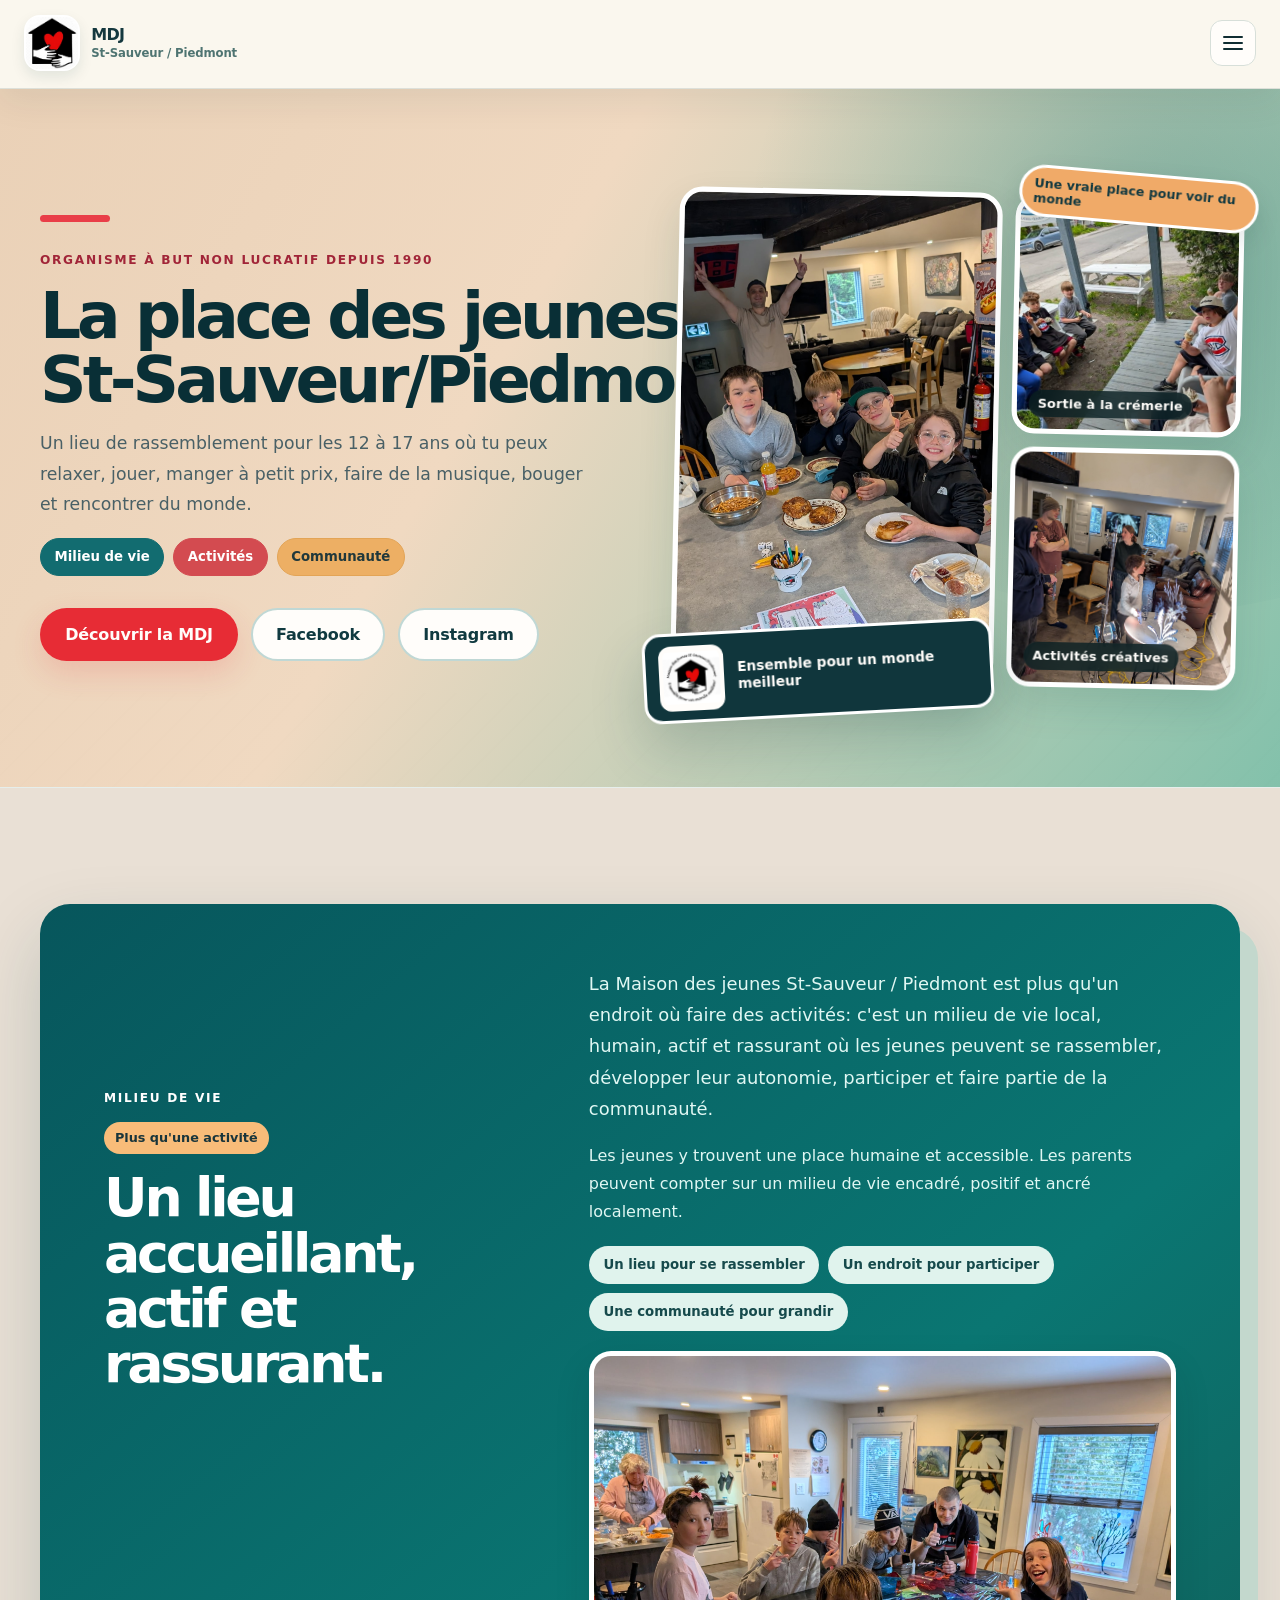
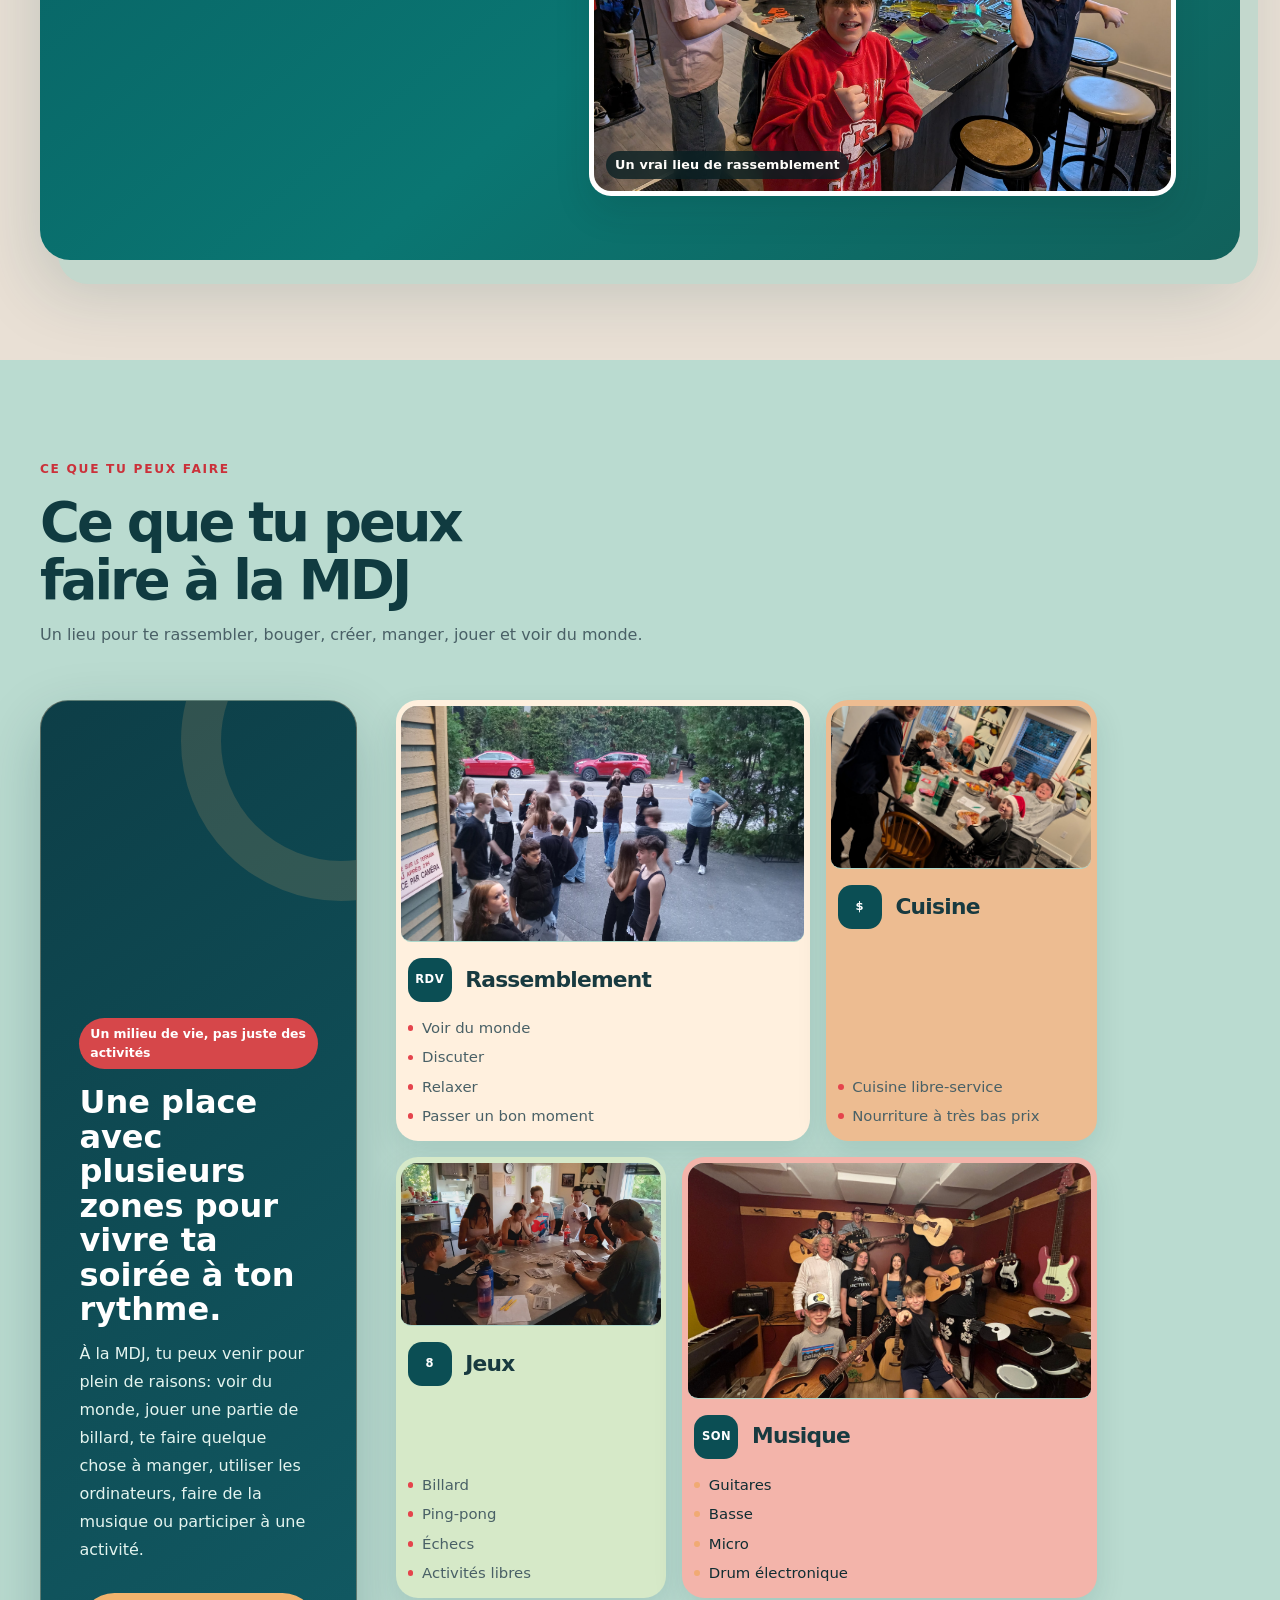
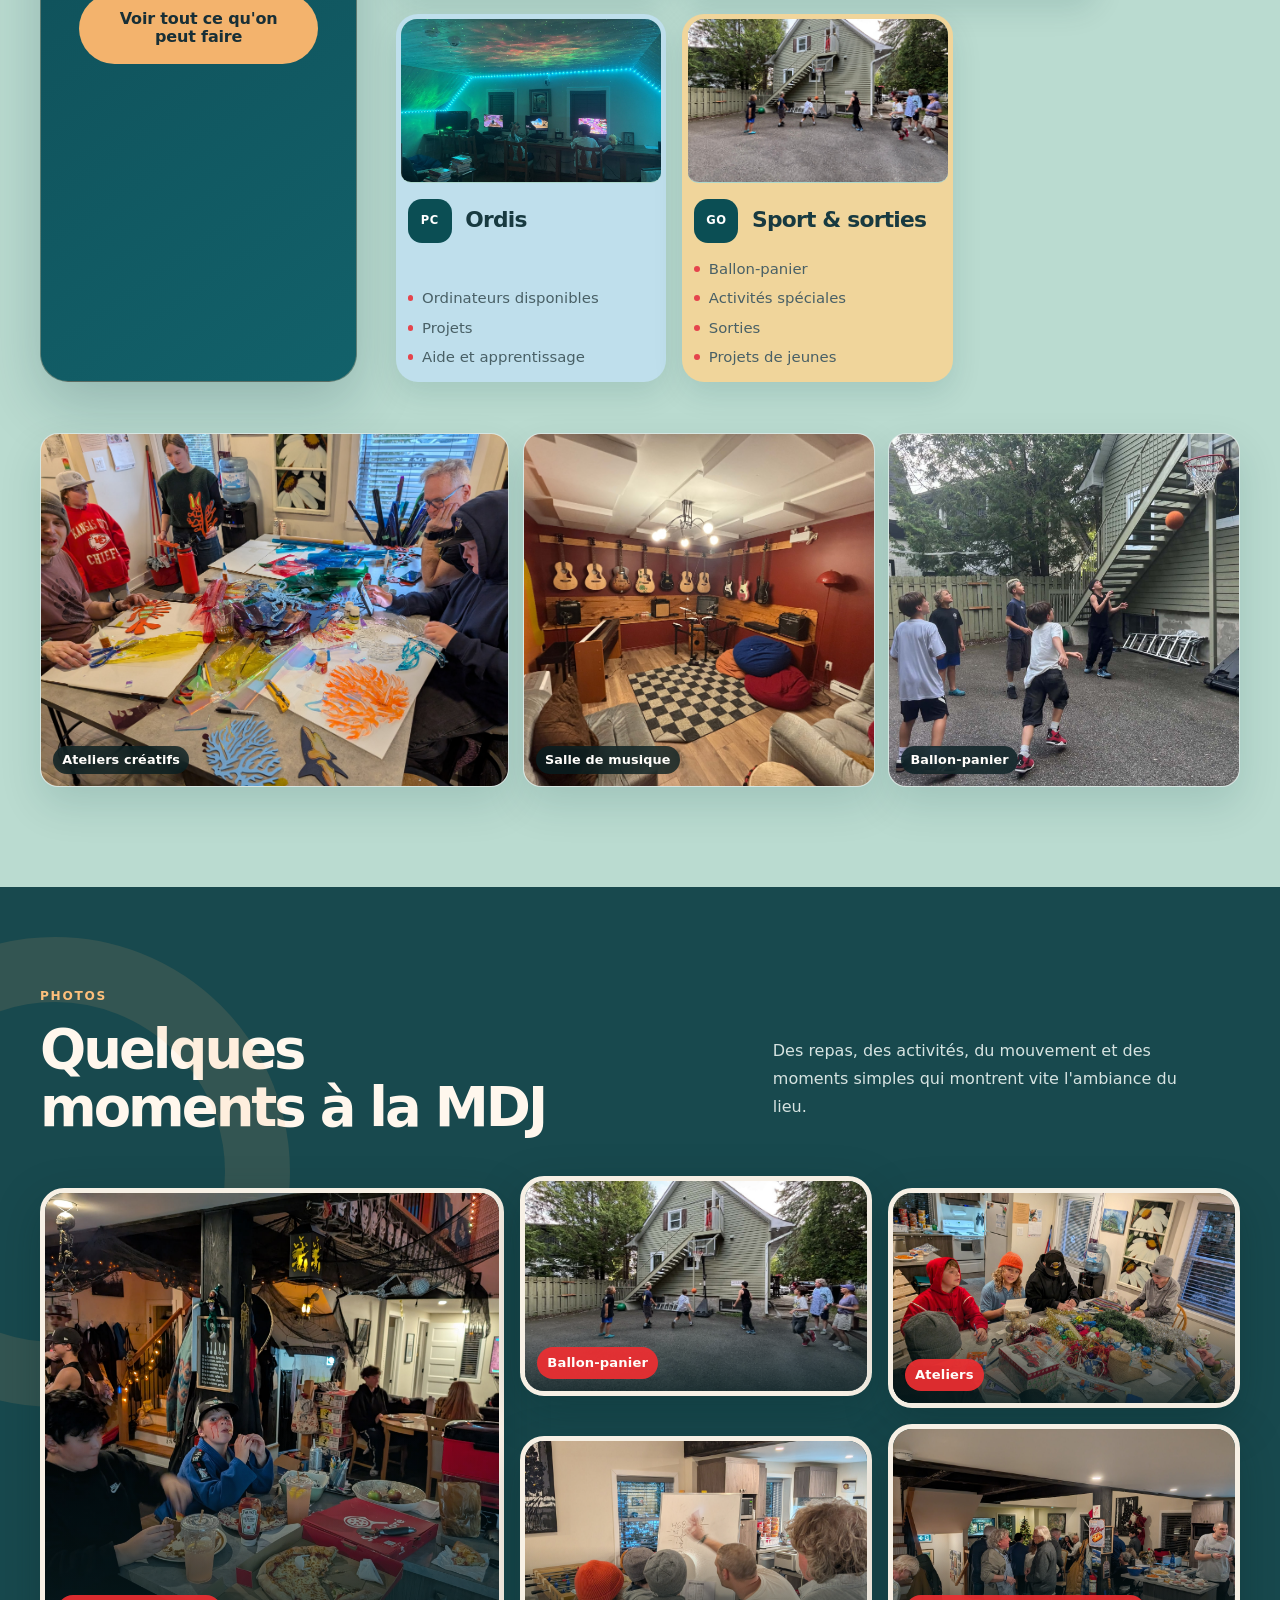
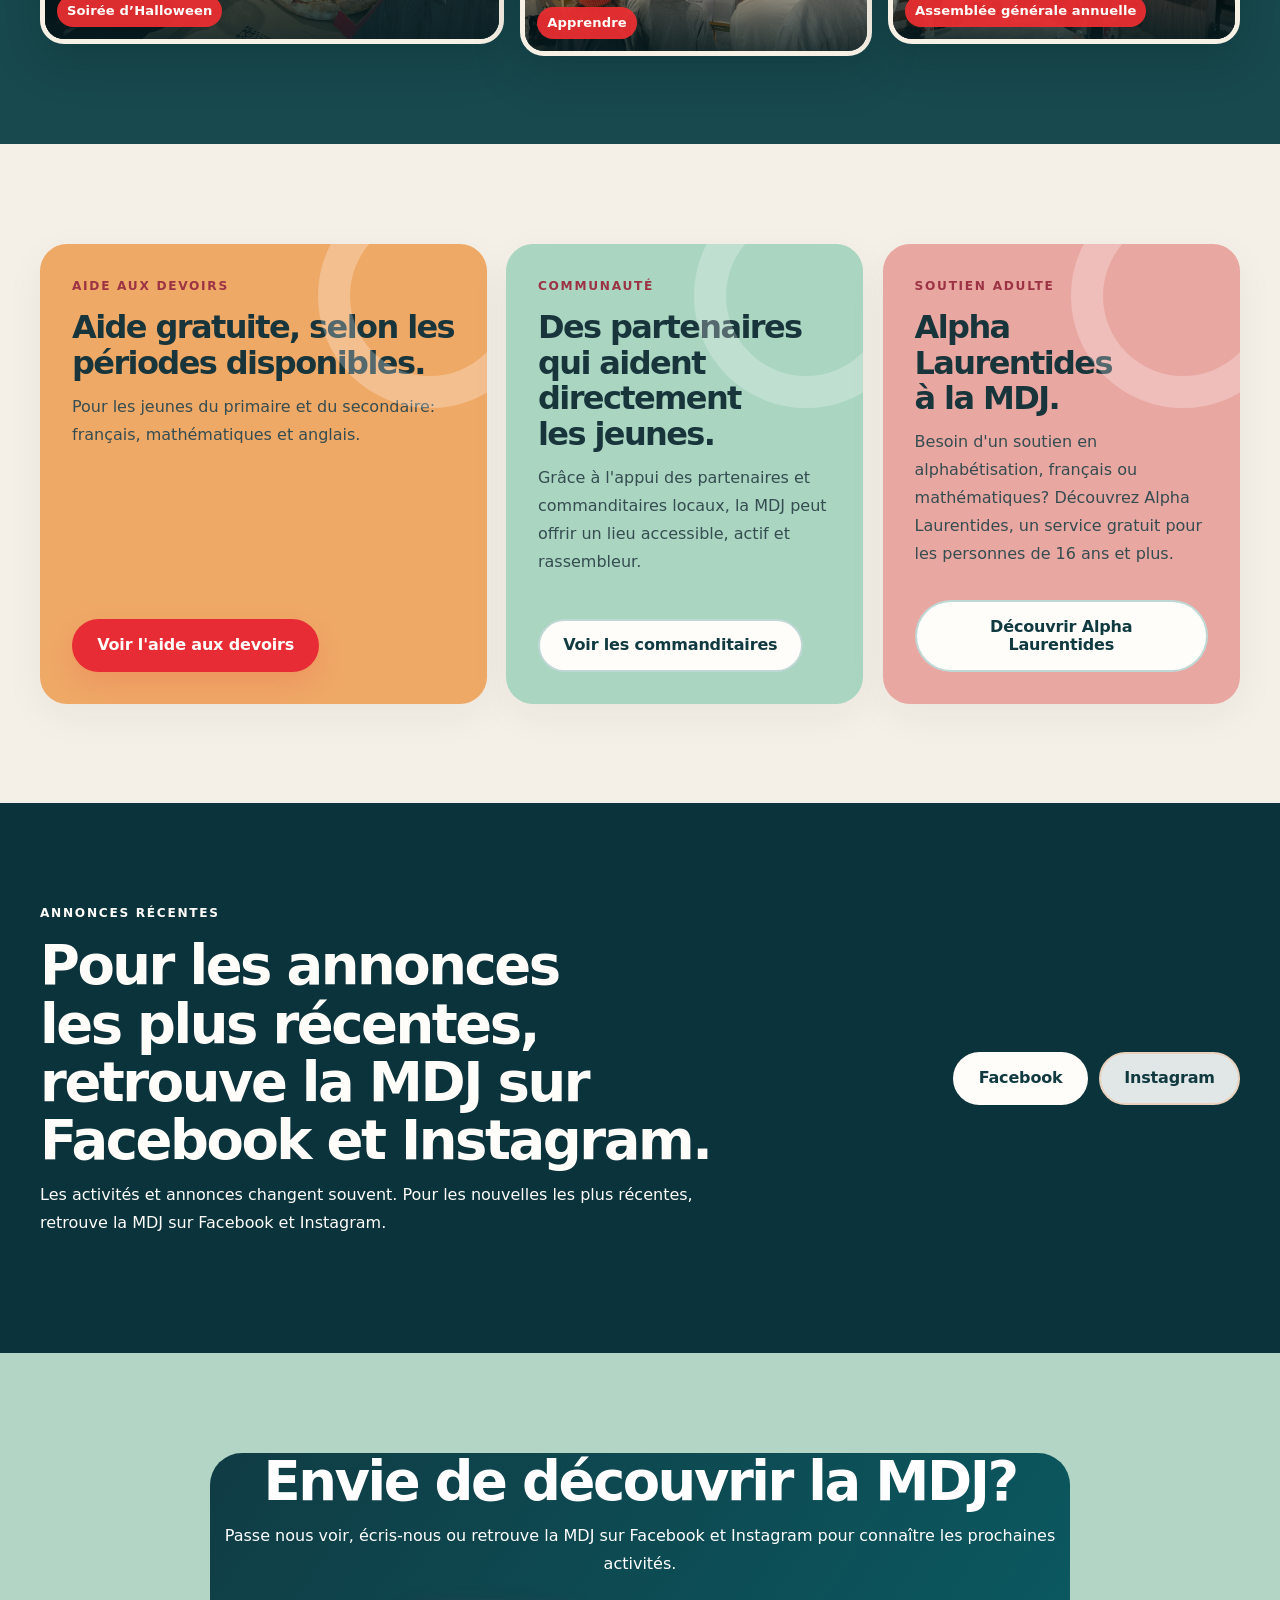
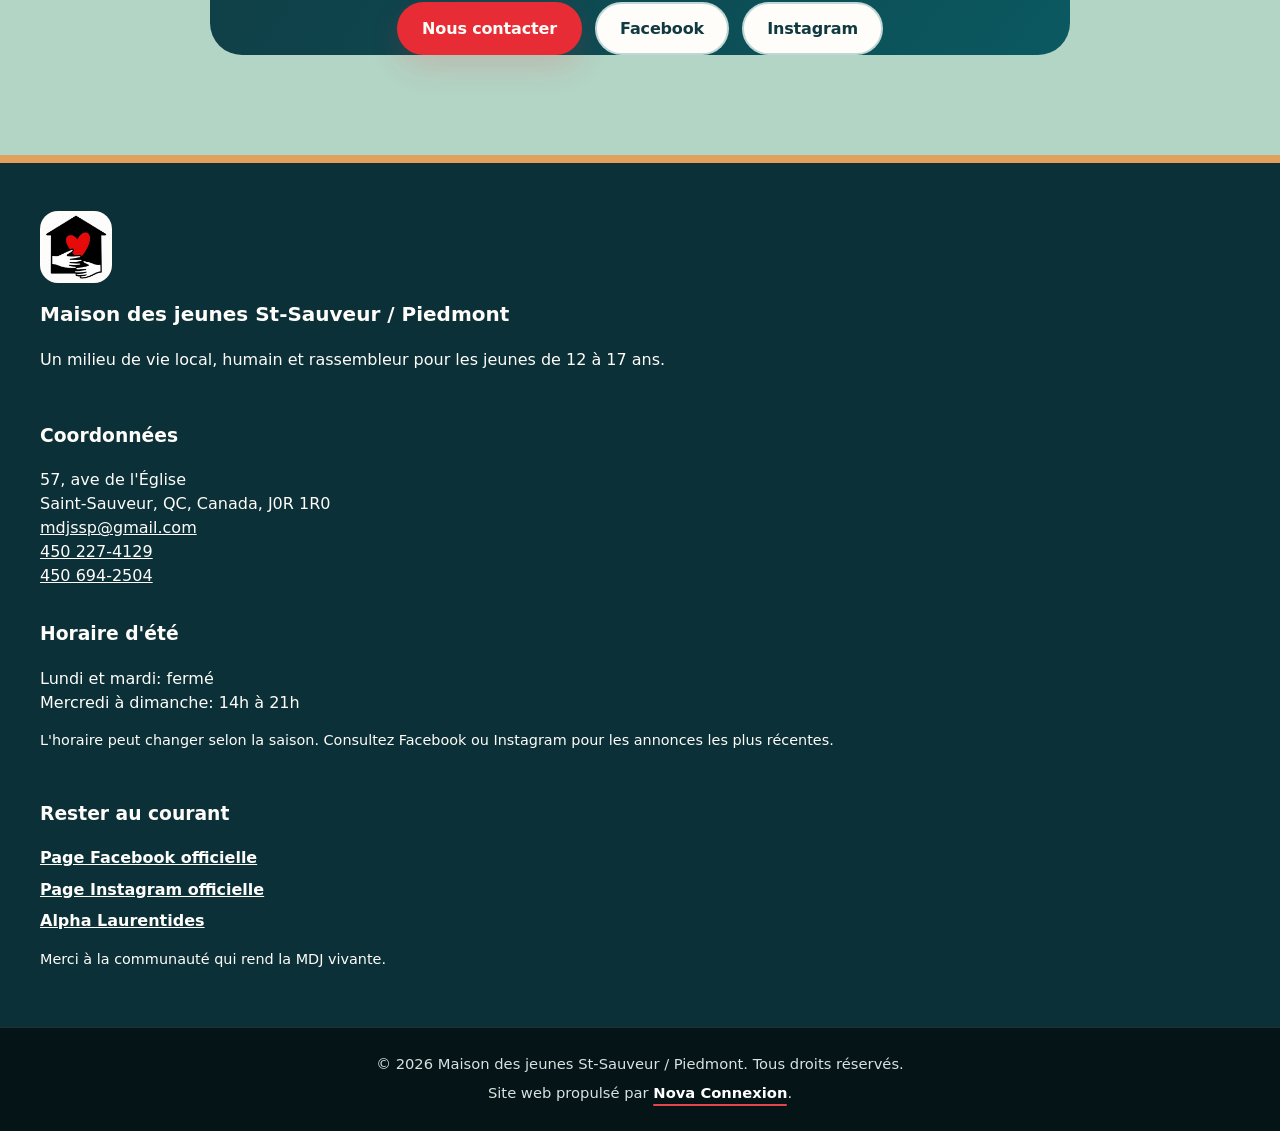
==== commit 510a0d3c: "Remove broken Decouvrir submenu and expose direct navigation links" ====
--- a/index.html
+++ b/index.html
@@ -26,17 +26,8 @@
           <a href="index.html" aria-current="page">Accueil</a>
           <a href="ta-mdj.html">Ta MDJ</a>
           <a href="aide-aux-devoirs.html">Aide aux devoirs</a>
-          <details class="nav-more">
-            <summary>Découvrir <span aria-hidden="true">⌄</span></summary>
-            <div class="nav-dropdown">
-              <a href="alpha-laurentides.html">Alpha Laurentides</a>
-              <a href="commanditaires.html">Commanditaires</a>
-              <div class="nav-dropdown-social">
-                <a href="https://www.facebook.com/MDJSSP/?locale=fr_FR" target="_blank" rel="noopener noreferrer">Facebook ↗</a>
-                <a href="https://www.instagram.com/mdjsaintsauveurpiedmont?igsh=MXV3YW92Z3VvaHJkeQ==" target="_blank" rel="noopener noreferrer">Instagram ↗</a>
-              </div>
-            </div>
-          </details>
+          <a href="alpha-laurentides.html">Alpha Laurentides</a>
+          <a href="commanditaires.html">Commanditaires</a>
           <a href="a-propos.html">À propos</a>
           <a class="nav-mobile-contact" href="contact.html">Nous joindre</a>
         </div>
--- a/styles.css
+++ b/styles.css
@@ -3071,3 +3071,180 @@
  .activities-section{background:#c1ddd1}
  .moments-section .section-heading p{color:#e9f4ef}
 }
+
+
+/* Navigation premium | 2026 */
+.site-header{z-index:100;background:rgba(250,247,239,.96);border-bottom:1px solid rgba(10,59,61,.12);box-shadow:0 12px 36px rgba(14,45,48,.07)}
+.nav-shell{width:min(1380px,calc(100% - 3rem));min-height:88px;gap:clamp(1rem,2vw,2.3rem)}
+.brand{gap:.7rem;font-size:1rem;letter-spacing:-.045em;line-height:1.05;color:#14383e}
+.brand img{width:56px;height:56px;border:0;border-radius:16px;box-shadow:0 6px 14px rgba(8,56,58,.1);background:#fff}
+.brand span{display:grid;gap:.22rem;white-space:normal;font-weight:900}
+.brand small{display:block;font-size:.73rem;font-weight:700;letter-spacing:-.01em;color:#4e7471;white-space:nowrap}
+.nav-links{gap:.15rem;align-items:center}
+.nav-links>a,.nav-more>summary{font-size:.87rem;font-weight:760;letter-spacing:-.012em;padding:.78rem .9rem;color:#244c4e;border-radius:13px;text-decoration:none;white-space:nowrap}
+.nav-links>a:hover,.nav-more>summary:hover,.nav-links>a[aria-current="page"],.nav-more>summary.has-current{color:#0b5255;background:#d8eee4}
+.nav-more{position:relative;z-index:15}
+.nav-more>summary{display:flex;align-items:center;gap:.5rem;list-style:none;cursor:pointer;user-select:none}
+.nav-more>summary::-webkit-details-marker{display:none}
+.nav-more>summary span{font-size:1.2rem;line-height:.7;transition:transform .2s}
+.nav-more[open]>summary span{transform:rotate(180deg)}
+.nav-dropdown{position:absolute;top:calc(100% + 13px);right:-30px;min-width:252px;padding:.55rem;border:1px solid #d5e2da;border-radius:20px;background:#fffdf9;box-shadow:0 22px 65px rgba(5,46,50,.2);display:grid;gap:.12rem}
+.nav-dropdown::before{content:"";position:absolute;height:14px;top:-14px;left:0;right:0}
+.nav-dropdown>a{padding:.9rem 1rem;font-size:.87rem;color:#244c4e;font-weight:750;border-radius:11px;text-decoration:none}
+.nav-dropdown>a:hover,.nav-dropdown>a[aria-current="page"]{background:#e1f2e9;color:#0a585d}
+.nav-dropdown-social{border-top:1px solid #e0e8e0;margin-top:.4rem;padding:.65rem .3rem .3rem;display:flex;justify-content:space-between;gap:.35rem}
+.nav-dropdown-social a{font-size:.75rem;font-weight:750;color:#0c666b;text-decoration:none;padding:.3rem}
+.nav-dropdown-social a:hover{text-decoration:underline}
+.nav-actions{margin-left:.35rem}
+.nav-actions .nav-cta{min-height:46px;min-width:0;padding:.81rem 1.2rem;border:0;border-radius:999px;background:#e5444c;color:white;white-space:nowrap;font-size:.85rem;font-weight:820;box-shadow:0 10px 23px rgba(202,45,61,.2)}
+.nav-cta span{margin-left:.35rem;font-size:1.05rem}
+.nav-mobile-contact{display:none!important}
+.nav-toggle{border-radius:12px}
+@media(max-width:1150px){
+ .nav-shell{min-height:74px;flex-wrap:nowrap;gap:.75rem}
+ .brand{margin-right:auto}
+ .nav-toggle{display:block;flex:0 0 auto;margin-left:auto;order:3}
+ .nav-actions{display:flex;margin-left:auto;order:2}
+ .nav-shell>.nav-links{display:none!important}
+ .nav-shell.is-open>.nav-links{display:flex!important;position:absolute;top:100%;left:0;right:0;max-height:calc(100dvh - 74px);overflow-y:auto;flex-direction:column;align-items:stretch;gap:.15rem;padding:1rem max(1rem,calc((100vw - 900px)/2));margin:0;background:#fffaf3;border-top:1px solid #dce7de;box-shadow:0 24px 40px rgba(8,52,56,.18)}
+ .nav-shell.is-open>.nav-links>a,.nav-shell.is-open .nav-more>summary{min-height:48px;display:flex;align-items:center;padding:.88rem 1rem;font-size:1rem}
+ .nav-shell.is-open .nav-more{width:100%}
+ .nav-shell.is-open .nav-more>summary{justify-content:space-between}
+ .nav-dropdown{position:static;min-width:0;padding:.4rem;margin:.2rem 0 .7rem;border:1px solid #e3e9e0;border-radius:14px;box-shadow:none;background:#f5f5ed}
+ .nav-dropdown::before{display:none}
+ .nav-dropdown>a{padding:.85rem 1rem}
+ .nav-shell.is-open .nav-mobile-contact{display:flex!important;background:#d9eee2;color:#0b5157}
+}
+@media(max-width:620px){
+ .nav-shell{width:calc(100% - 1.5rem);min-height:69px}
+ .brand img{width:44px;height:44px}
+ .brand{gap:.55rem;font-size:.92rem}
+ .brand small{font-size:.64rem}
+ .nav-actions{display:none}
+ .nav-toggle{order:2}
+ .nav-shell.is-open>.nav-links{max-height:calc(100dvh - 69px)}
+}
+@media(max-width:370px){.brand{font-size:.84rem}.brand small{font-size:.57rem}}
+
+
+/* Correction: dropdown "Découvrir" — desktop et mobile */
+.site-header,.nav-shell,.nav-links,.nav-more {overflow:visible}
+.nav-links {flex:0 1 auto;min-width:0}
+.nav-more {display:block;flex:0 0 auto;align-self:center}
+.nav-more>summary {height:44px;min-width:120px;display:inline-flex;justify-content:center;align-items:center;gap:.55rem;box-sizing:border-box}
+.nav-more>summary span {display:inline-block;line-height:1;font-size:1.08rem}
+.nav-more[open]>summary {color:#0b5255;background:#d8eee4}
+.nav-more:not([open])>.nav-dropdown {display:none!important}
+.nav-more[open]>.nav-dropdown {display:flex!important;flex-direction:column;align-items:stretch;z-index:200}
+.nav-more .nav-dropdown>a {display:block;white-space:normal;width:100%;line-height:1.35}
+.nav-more .nav-dropdown-social {display:flex;flex-direction:row;flex-wrap:wrap;align-items:center}
+.nav-more .nav-dropdown-social a {display:inline-block;white-space:nowrap}
+@media(min-width:1151px) {
+  .nav-more[open]>.nav-dropdown {position:absolute;top:calc(100% + 8px);left:50%;right:auto;transform:translateX(-50%);width:270px;max-width:min(320px,calc(100vw - 32px))}
+}
+@media(max-width:1150px) {
+  .nav-shell.is-open>.nav-links {width:100%;box-sizing:border-box}
+  .nav-shell.is-open .nav-more {display:block;align-self:stretch;width:100%}
+  .nav-shell.is-open .nav-more>summary {display:flex;width:100%;height:auto;min-height:48px;justify-content:space-between}
+  .nav-more[open]>.nav-dropdown {position:static;transform:none;width:100%;max-width:100%;margin:.25rem 0 .6rem;box-sizing:border-box}
+  .nav-shell.is-open .nav-more .nav-dropdown>a {display:block;min-height:44px;padding:.8rem .9rem}
+}
+
+
+/* Final header fix: compact anchored drawer, no oversized desktop overlay */
+@media (max-width:1150px) {
+ .site-header .nav-shell {position:relative}
+ .site-header .nav-shell.is-open > .nav-links {
+   position:absolute!important;
+   top:calc(100% + 1px)!important;
+   left:auto!important;
+   right:0!important;
+   width:min(390px,calc(100vw - 24px))!important;
+   max-width:calc(100vw - 24px)!important;
+   padding:14px!important;
+   max-height:calc(100dvh - 95px)!important;
+   margin:0!important;
+   display:flex!important;
+   flex-direction:column!important;
+   align-items:stretch!important;
+   gap:3px!important;
+   overflow-y:auto!important;
+   overflow-x:hidden!important;
+   border:1px solid #d6e3da!important;
+   border-radius:0 0 22px 22px!important;
+   background:#fffaf3!important;
+   box-shadow:0 25px 65px rgba(4,47,52,.24)!important;
+   box-sizing:border-box!important;
+   z-index:200!important;
+ }
+ .site-header .nav-shell:not(.is-open) > .nav-links {display:none!important}
+ .site-header .nav-shell.is-open > .nav-links > a,
+ .site-header .nav-shell.is-open > .nav-links > .nav-more > summary {
+   width:100%!important;
+   min-height:46px!important;
+   box-sizing:border-box!important;
+   padding:12px 14px!important;
+   border-radius:12px!important;
+   text-align:left!important;
+   font-size:.95rem!important;
+   background:transparent;
+ }
+ .site-header .nav-shell.is-open > .nav-links > a:hover,
+ .site-header .nav-shell.is-open > .nav-links > .nav-more > summary:hover,
+ .site-header .nav-shell.is-open > .nav-links > a[aria-current="page"] {
+   background:#dceee6!important;
+ }
+ .site-header .nav-shell.is-open .nav-more {
+   display:block!important;
+   position:relative!important;
+   align-self:stretch!important;
+   width:100%!important;
+   min-width:0!important;
+ }
+ .site-header .nav-shell.is-open .nav-more > summary {
+   display:flex!important;
+   justify-content:space-between!important;
+ }
+ .site-header .nav-shell.is-open .nav-more:not([open]) > .nav-dropdown {display:none!important}
+ .site-header .nav-shell.is-open .nav-more[open] > .nav-dropdown {
+   position:static!important;
+   display:flex!important;
+   flex-direction:column!important;
+   align-items:stretch!important;
+   transform:none!important;
+   inset:auto!important;
+   width:100%!important;
+   min-width:0!important;
+   max-width:100%!important;
+   margin:5px 0 8px!important;
+   padding:7px!important;
+   border:1px solid #d7e4db!important;
+   border-radius:12px!important;
+   box-shadow:none!important;
+   background:#eaf4ec!important;
+   box-sizing:border-box!important;
+ }
+ .site-header .nav-shell.is-open .nav-more .nav-dropdown > a {
+   display:block!important;
+   width:100%!important;
+   padding:12px 13px!important;
+   font-size:.91rem!important;
+   text-align:left!important;
+   box-sizing:border-box!important;
+ }
+ .site-header .nav-shell.is-open .nav-more .nav-dropdown-social {
+   display:flex!important;flex-wrap:wrap!important;gap:5px!important;
+ }
+ .site-header .nav-shell.is-open .nav-mobile-contact {
+   display:flex!important;justify-content:center!important;
+   background:#e5444c!important;color:#fff!important;
+   border-radius:999px!important;margin-top:7px!important;
+ }
+}
+@media (max-width:620px) {
+ .site-header .nav-shell.is-open > .nav-links {
+  left:-12px!important;right:-12px!important;
+  width:calc(100% + 24px)!important;max-width:none!important;
+  border-radius:0 0 19px 19px!important;
+ }
+}
